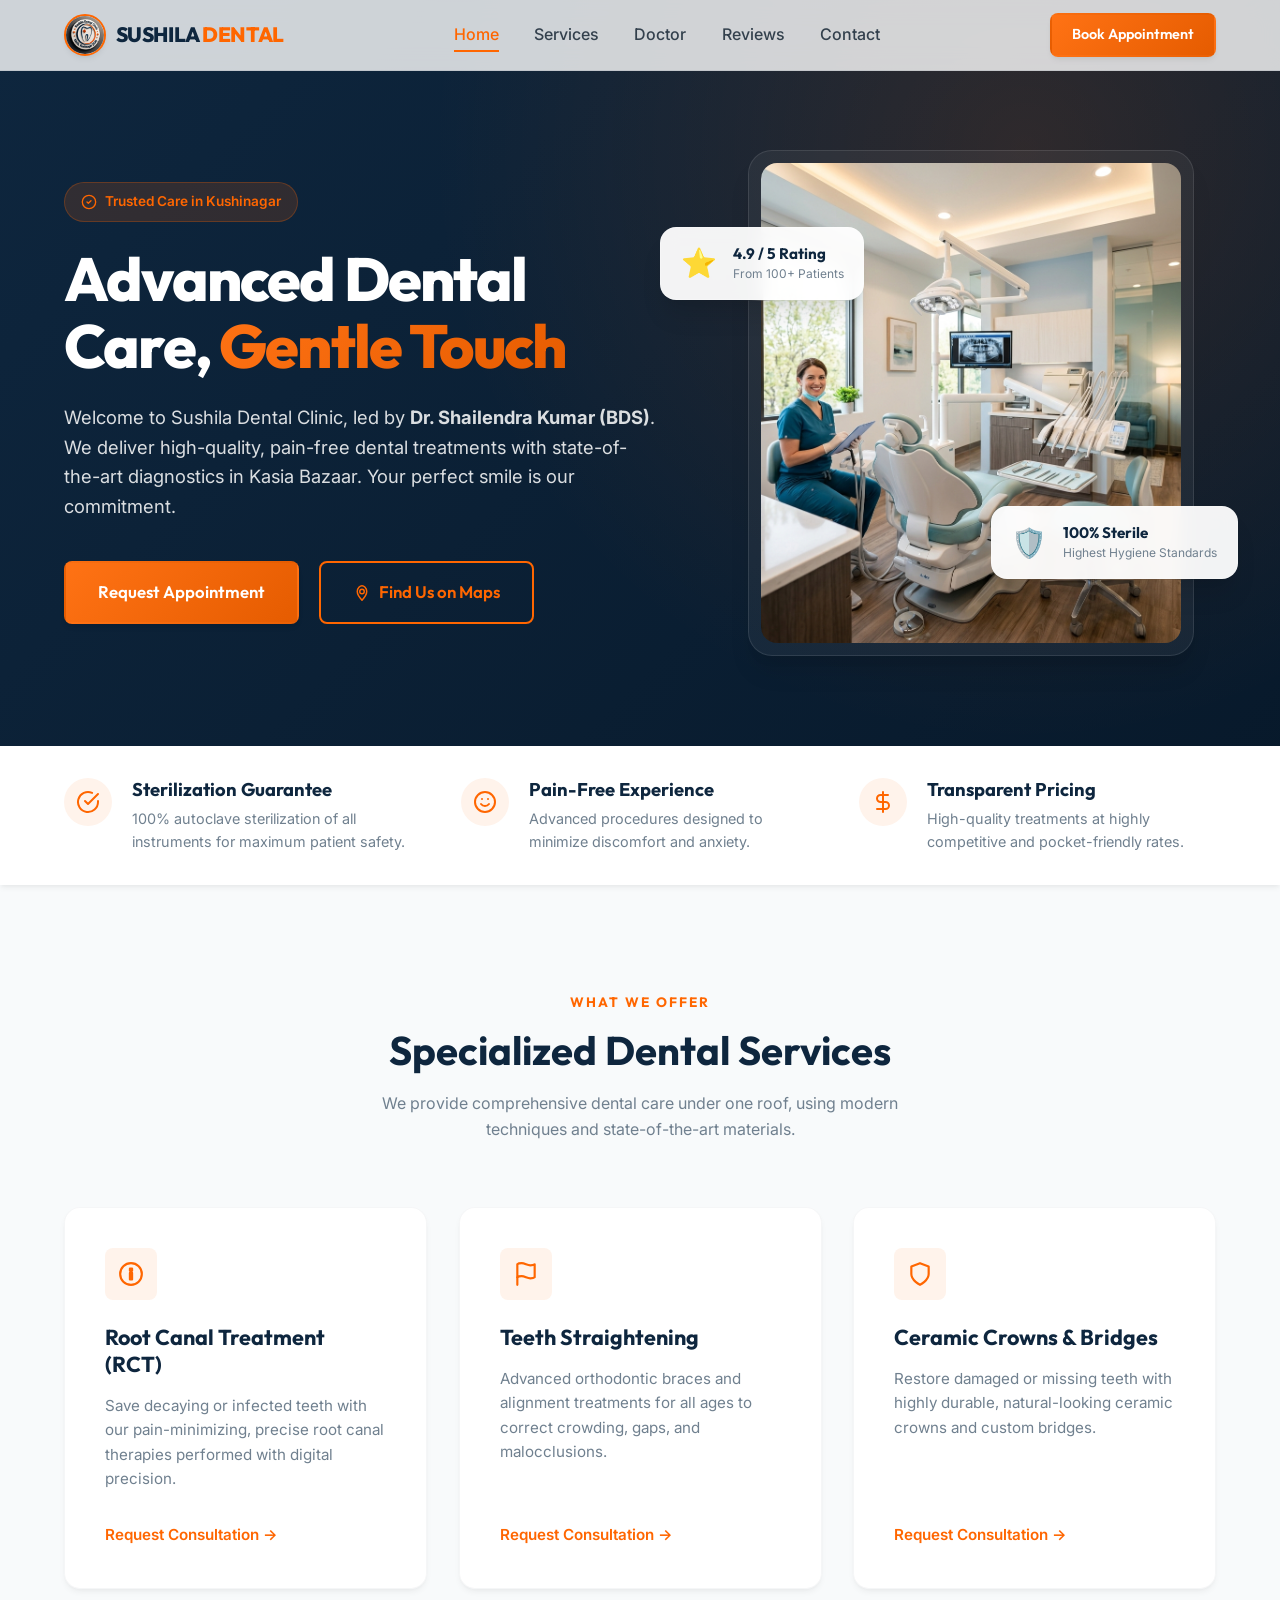
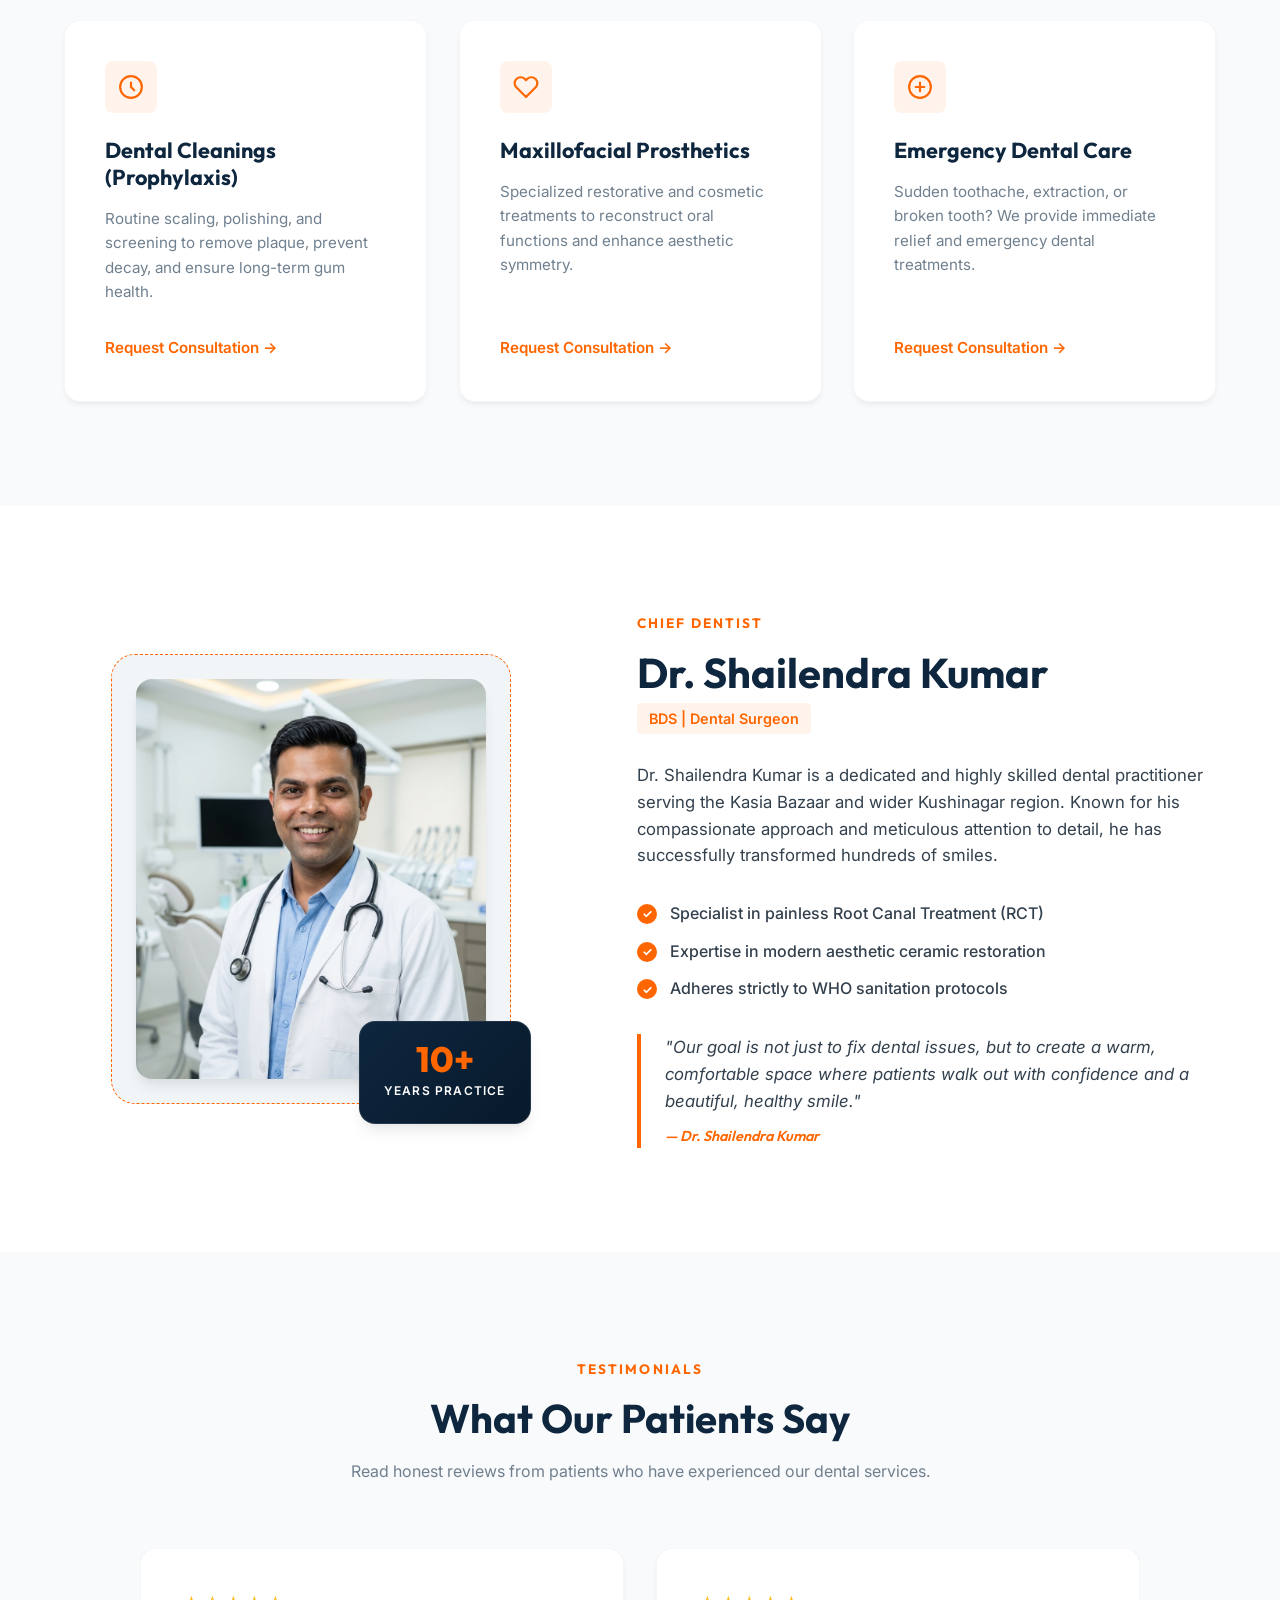
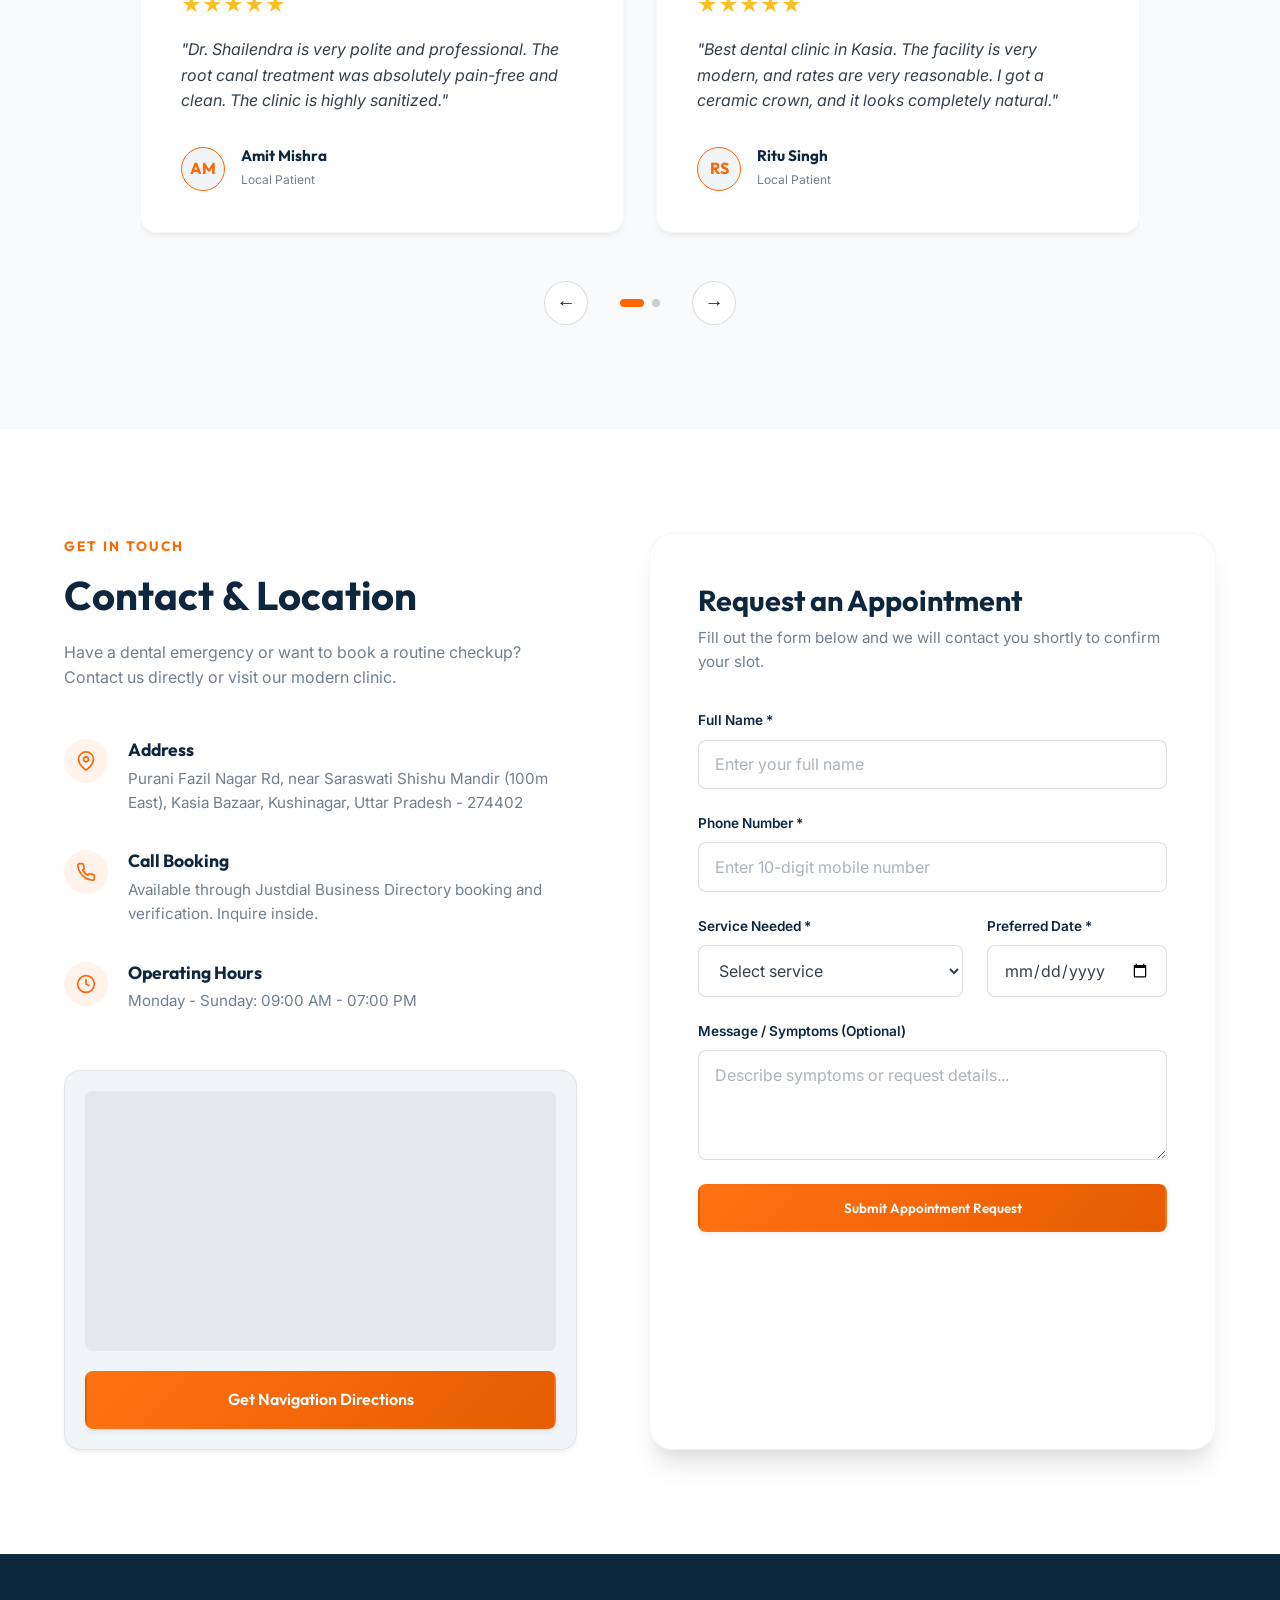
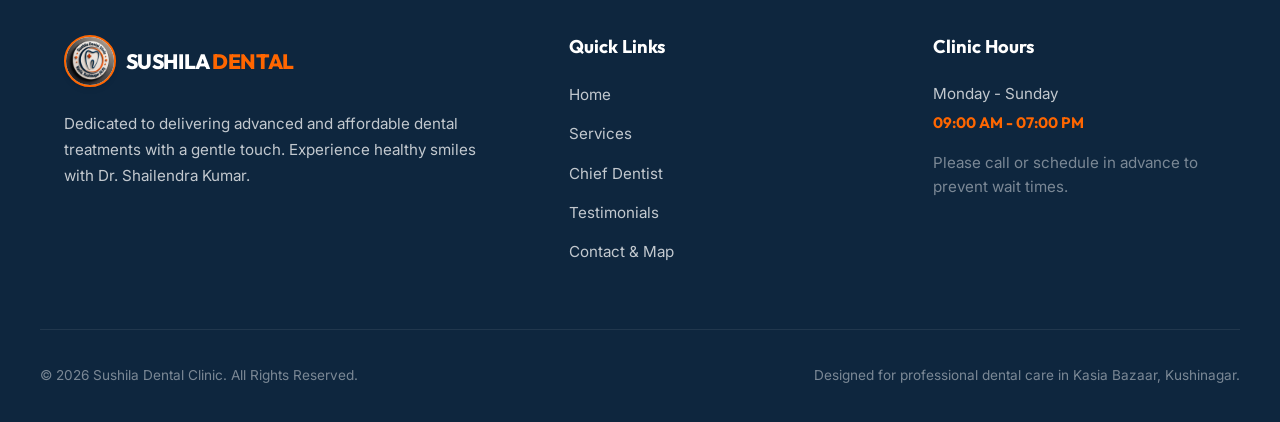
==== index.html @ 2f10ad56 "Add files via upload" ====
<!DOCTYPE html>
<html lang="en">
<head>
    <meta charset="UTF-8">
    <meta name="viewport" content="width=device-width, initial-scale=1.0">
    <meta name="description" content="Sushila Dental Clinic in Kasia, Kushinagar, led by Dr. Shailendra Kumar (BDS). Get advanced, pain-free dental care, RCT, orthodontics, and crowns near Saraswati Shishu Mandir.">
    <meta name="keywords" content="Dental Clinic Kasia, Dentist in Kushinagar, Dr. Shailendra Kumar, Sushila Dental Clinic, Root Canal Treatment Kasia, Orthodontics Kushinagar, BDS Kasia">
    <meta name="author" content="Dr. Shailendra Kumar">
    
    <!-- Open Graph Tags -->
    <meta property="og:title" content="Sushila Dental Clinic | Dr. Shailendra Kumar BDS">
    <meta property="og:description" content="Experience advanced, hygienic, and pain-free dental care in Kasia, Kushinagar. Led by Dr. Shailendra Kumar (BDS). Book your appointment today.">
    <meta property="og:image" content="assets/hero-bg.png">
    <meta property="og:type" content="website">
    
    <title>Sushila Dental Clinic | Dr. Shailendra Kumar BDS | Kasia, Kushinagar</title>
    
    <!-- Google Fonts -->
    <link rel="preconnect" href="https://fonts.googleapis.com">
    <link rel="preconnect" href="https://fonts.gstatic.com" crossorigin>
    <link href="https://fonts.googleapis.com/css2?family=Inter:wght@300;400;500;600;700&family=Outfit:wght@400;500;600;700;800&display=swap" rel="stylesheet">
    
    <!-- Custom CSS -->
    <link rel="stylesheet" href="style.css">
    
    <!-- Local Business Schema -->
    <script type="application/ld+json">
    {
      "@context": "https://schema.org",
      "@type": "Dentist",
      "name": "Sushila Dental Clinic",
      "image": "assets/hero-bg.png",
      "@id": "https://www.google.com/search?q=Sushila+dental+clinic&kgmid=/g/11hbt2httm",
      "url": "https://www.google.com/search?q=Sushila+dental+clinic&kgmid=/g/11hbt2httm",
      "telephone": "+91-9999P5564",
      "address": {
        "@type": "PostalAddress",
        "streetAddress": "Purani Fazil Nagar Rd, near Saraswati Shishu Mandir, Kasia Bazaar",
        "addressLocality": "Kushinagar",
        "addressRegion": "Uttar Pradesh",
        "postalCode": "274402",
        "addressCountry": "IN"
      },
      "geo": {
        "@type": "GeoCoordinates",
        "latitude": "26.7399261",
        "longitude": "83.9264606"
      },
      "openingHoursSpecification": {
        "@type": "OpeningHoursSpecification",
        "dayOfWeek": [
          "Monday",
          "Tuesday",
          "Wednesday",
          "Thursday",
          "Friday",
          "Saturday",
          "Sunday"
        ],
        "opens": "09:00",
        "closes": "19:00"
      },
      "aggregateRating": {
        "@type": "AggregateRating",
        "ratingValue": "4.9",
        "reviewCount": "48"
      }
    }
    </script>
</head>
<body>

    <!-- Header Navigation -->
    <header class="main-header">
        <div class="container nav-container">
            <a href="#" class="logo-area" id="logo">
                <img src="assets/logo.png" alt="Sushila Dental Clinic Logo" class="logo-image">
                <span class="logo-text">SUSHILA <span class="accent-text">DENTAL</span></span>
            </a>
            
            <nav class="nav-menu" id="navMenu">
                <ul>
                    <li><a href="#hero" class="nav-link active">Home</a></li>
                    <li><a href="#services" class="nav-link">Services</a></li>
                    <li><a href="#doctor" class="nav-link">Doctor</a></li>
                    <li><a href="#reviews" class="nav-link">Reviews</a></li>
                    <li><a href="#contact" class="nav-link">Contact</a></li>
                </ul>
            </nav>

            <div class="nav-actions">
                <a href="#contact" class="btn btn-primary btn-sm">Book Appointment</a>
                <button class="hamburger-menu" id="hamburgerBtn" aria-label="Toggle Menu">
                    <span></span>
                    <span></span>
                    <span></span>
                </button>
            </div>
        </div>
    </header>

    <!-- Hero Section -->
    <section id="hero" class="hero-section">
        <div class="hero-bg-overlay"></div>
        <div class="container hero-container">
            <div class="hero-content">
                <div class="tagline-badge">
                    <svg width="16" height="16" viewBox="0 0 24 24" fill="none" stroke="currentColor" stroke-width="2" stroke-linecap="round" stroke-linejoin="round"><path d="M12 22c5.523 0 10-4.477 10-10S17.523 2 12 2 2 6.477 2 12s4.477 10 10 10z"></path><path d="m9 12 2 2 4-4"></path></svg>
                    <span>Trusted Care in Kushinagar</span>
                </div>
                <h1>Advanced Dental Care, <span class="text-gradient">Gentle Touch</span></h1>
                <p>Welcome to Sushila Dental Clinic, led by <strong>Dr. Shailendra Kumar (BDS)</strong>. We deliver high-quality, pain-free dental treatments with state-of-the-art diagnostics in Kasia Bazaar. Your perfect smile is our commitment.</p>
                <div class="hero-actions">
                    <a href="#contact" class="btn btn-primary btn-lg">Request Appointment</a>
                    <a href="https://www.google.com/maps/dir/26.6495109,83.944095/Sushila+dental+clinic,+Purani+Fazil+Nagar+Rd,+near+sarsawati+shishu+mandir,+Kasia+Bazaar,+Kushinagar,+Uttar+Pradesh+274402" target="_blank" rel="noopener" class="btn btn-outline btn-lg">
                        <svg width="18" height="18" viewBox="0 0 24 24" fill="none" stroke="currentColor" stroke-width="2" stroke-linecap="round" stroke-linejoin="round"><circle cx="12" cy="10" r="3"/><path d="M12 21.7c3.6-4 6.3-7.6 6.3-11.7C18.3 5.3 14.5 2.2 12 2.2S5.7 5.3 5.7 10c0 4.1 2.7 7.7 6.3 11.7z"/></svg>
                        Find Us on Maps
                    </a>
                </div>
            </div>
            <div class="hero-media">
                <div class="glass-frame">
                    <img src="assets/hero-bg.png" alt="Sushila Dental Clinic State of the Art Equipment" class="hero-image">
                    <div class="floating-badge badge-reviews">
                        <div class="badge-icon">⭐</div>
                        <div class="badge-info">
                            <h4>4.9 / 5 Rating</h4>
                            <p>From 100+ Patients</p>
                        </div>
                    </div>
                    <div class="floating-badge badge-safety">
                        <div class="badge-icon">🛡️</div>
                        <div class="badge-info">
                            <h4>100% Sterile</h4>
                            <p>Highest Hygiene Standards</p>
                        </div>
                    </div>
                </div>
            </div>
        </div>
    </section>

    <!-- USP Section -->
    <section class="usp-section">
        <div class="container">
            <div class="usp-grid">
                <div class="usp-item">
                    <div class="usp-icon-wrapper">
                        <svg viewBox="0 0 24 24" fill="none" stroke="currentColor" stroke-width="2" stroke-linecap="round" stroke-linejoin="round"><path d="M22 11.08V12a10 10 0 1 1-5.93-9.14"></path><polyline points="22 4 12 14.01 9 11.01"></polyline></svg>
                    </div>
                    <div>
                        <h3>Sterilization Guarantee</h3>
                        <p>100% autoclave sterilization of all instruments for maximum patient safety.</p>
                    </div>
                </div>
                <div class="usp-item">
                    <div class="usp-icon-wrapper">
                        <svg viewBox="0 0 24 24" fill="none" stroke="currentColor" stroke-width="2" stroke-linecap="round" stroke-linejoin="round"><circle cx="12" cy="12" r="10"></circle><path d="M8 14s1.5 2 4 2 4-2 4-2"></path><line x1="9" y1="9" x2="9.01" y2="9"></line><line x1="15" y1="9" x2="15.01" y2="9"></line></svg>
                    </div>
                    <div>
                        <h3>Pain-Free Experience</h3>
                        <p>Advanced procedures designed to minimize discomfort and anxiety.</p>
                    </div>
                </div>
                <div class="usp-item">
                    <div class="usp-item-interactive">
                        <div class="usp-icon-wrapper">
                            <svg viewBox="0 0 24 24" fill="none" stroke="currentColor" stroke-width="2" stroke-linecap="round" stroke-linejoin="round"><path d="M12 2v20M17 5H9.5a3.5 3.5 0 0 0 0 7h5a3.5 3.5 0 0 1 0 7H6"></path></svg>
                        </div>
                        <div>
                            <h3>Transparent Pricing</h3>
                            <p>High-quality treatments at highly competitive and pocket-friendly rates.</p>
                        </div>
                    </div>
                </div>
            </div>
        </div>
    </section>

    <!-- Services Section -->
    <section id="services" class="services-section section-padding">
        <div class="container">
            <div class="section-header text-center">
                <span class="sub-title">WHAT WE OFFER</span>
                <h2>Specialized Dental Services</h2>
                <p>We provide comprehensive dental care under one roof, using modern techniques and state-of-the-art materials.</p>
            </div>
            
            <div class="services-grid">
                <!-- Service 1 -->
                <div class="service-card animate-scroll">
                    <div class="card-icon">
                        <svg viewBox="0 0 24 24" fill="none" stroke="currentColor" stroke-width="2" stroke-linecap="round" stroke-linejoin="round"><path d="M12 2C6.48 2 2 6.48 2 12s4.48 10 10 10 10-4.48 10-10S17.52 2 12 2zm1 15h-2v-6h2v6zm0-8h-2V7h2v2z"/></svg>
                    </div>
                    <h3>Root Canal Treatment (RCT)</h3>
                    <p>Save decaying or infected teeth with our pain-minimizing, precise root canal therapies performed with digital precision.</p>
                    <a href="#contact" class="card-link">Request Consultation →</a>
                </div>

                <!-- Service 2 -->
                <div class="service-card animate-scroll">
                    <div class="card-icon">
                        <svg viewBox="0 0 24 24" fill="none" stroke="currentColor" stroke-width="2" stroke-linecap="round" stroke-linejoin="round"><path d="M4 15s1-1 4-1 5 2 8 2 4-1 4-1V3s-1 1-4 1-5-2-8-2-4 1-4 1z"></path><line x1="4" y1="22" x2="4" y2="15"></line></svg>
                    </div>
                    <h3>Teeth Straightening</h3>
                    <p>Advanced orthodontic braces and alignment treatments for all ages to correct crowding, gaps, and malocclusions.</p>
                    <a href="#contact" class="card-link">Request Consultation →</a>
                </div>

                <!-- Service 3 -->
                <div class="service-card animate-scroll">
                    <div class="card-icon">
                        <svg viewBox="0 0 24 24" fill="none" stroke="currentColor" stroke-width="2" stroke-linecap="round" stroke-linejoin="round"><path d="M12 22s8-4 8-10V5l-8-3-8 3v7c0 6 8 10 8 10z"></path></svg>
                    </div>
                    <h3>Ceramic Crowns & Bridges</h3>
                    <p>Restore damaged or missing teeth with highly durable, natural-looking ceramic crowns and custom bridges.</p>
                    <a href="#contact" class="card-link">Request Consultation →</a>
                </div>

                <!-- Service 4 -->
                <div class="service-card animate-scroll">
                    <div class="card-icon">
                        <svg viewBox="0 0 24 24" fill="none" stroke="currentColor" stroke-width="2" stroke-linecap="round" stroke-linejoin="round"><circle cx="12" cy="12" r="10"></circle><path d="M12 8v4l3 3"></path></svg>
                    </div>
                    <h3>Dental Cleanings (Prophylaxis)</h3>
                    <p>Routine scaling, polishing, and screening to remove plaque, prevent decay, and ensure long-term gum health.</p>
                    <a href="#contact" class="card-link">Request Consultation →</a>
                </div>

                <!-- Service 5 -->
                <div class="service-card animate-scroll">
                    <div class="card-icon">
                        <svg viewBox="0 0 24 24" fill="none" stroke="currentColor" stroke-width="2" stroke-linecap="round" stroke-linejoin="round"><path d="M20.84 4.61a5.5 5.5 0 0 0-7.78 0L12 5.67l-1.06-1.06a5.5 5.5 0 0 0-7.78 7.78l1.06 1.06L12 21.23l7.78-7.78 1.06-1.06a5.5 5.5 0 0 0 0-7.78z"></path></svg>
                    </div>
                    <h3>Maxillofacial Prosthetics</h3>
                    <p>Specialized restorative and cosmetic treatments to reconstruct oral functions and enhance aesthetic symmetry.</p>
                    <a href="#contact" class="card-link">Request Consultation →</a>
                </div>

                <!-- Service 6 -->
                <div class="service-card animate-scroll">
                    <div class="card-icon">
                        <svg viewBox="0 0 24 24" fill="none" stroke="currentColor" stroke-width="2" stroke-linecap="round" stroke-linejoin="round"><path d="M12 22c5.523 0 10-4.477 10-10S17.523 2 12 2 2 6.477 2 12s4.477 10 10 10z"></path><path d="M12 8v8"></path><path d="M8 12h8"></path></svg>
                    </div>
                    <h3>Emergency Dental Care</h3>
                    <p>Sudden toothache, extraction, or broken tooth? We provide immediate relief and emergency dental treatments.</p>
                    <a href="#contact" class="card-link">Request Consultation →</a>
                </div>
            </div>
        </div>
    </section>

    <!-- Meet the Doctor Section -->
    <section id="doctor" class="doctor-section section-padding">
        <div class="container doctor-grid">
            <div class="doctor-media animate-scroll">
                <div class="doctor-image-container">
                    <div class="doctor-avatar">
                        <img src="assets/doctor.png" alt="Dr. Shailendra Kumar" class="doctor-photo">
                    </div>
                    <div class="experience-badge">
                        <span class="exp-num">10+</span>
                        <span class="exp-text">Years Practice</span>
                    </div>
                </div>
            </div>
            
            <div class="doctor-info animate-scroll">
                <span class="sub-title">CHIEF DENTIST</span>
                <h2>Dr. Shailendra Kumar</h2>
                <span class="credential-tag">BDS | Dental Surgeon</span>
                <p class="doctor-desc">Dr. Shailendra Kumar is a dedicated and highly skilled dental practitioner serving the Kasia Bazaar and wider Kushinagar region. Known for his compassionate approach and meticulous attention to detail, he has successfully transformed hundreds of smiles.</p>
                
                <div class="doctor-bullets">
                    <div class="bullet-item">
                        <div class="bullet-check">✓</div>
                        <p>Specialist in painless Root Canal Treatment (RCT)</p>
                    </div>
                    <div class="bullet-item">
                        <div class="bullet-check">✓</div>
                        <p>Expertise in modern aesthetic ceramic restoration</p>
                    </div>
                    <div class="bullet-item">
                        <div class="bullet-check">✓</div>
                        <p>Adheres strictly to WHO sanitation protocols</p>
                    </div>
                </div>
                
                <div class="doctor-quote">
                    <blockquote>
                        "Our goal is not just to fix dental issues, but to create a warm, comfortable space where patients walk out with confidence and a beautiful, healthy smile."
                    </blockquote>
                    <cite>— Dr. Shailendra Kumar</cite>
                </div>
            </div>
        </div>
    </section>

    <!-- Reviews Section -->
    <section id="reviews" class="reviews-section section-padding">
        <div class="container">
            <div class="section-header text-center">
                <span class="sub-title">TESTIMONIALS</span>
                <h2>What Our Patients Say</h2>
                <p>Read honest reviews from patients who have experienced our dental services.</p>
            </div>
            
            <div class="slider-wrapper">
                <div class="reviews-slider" id="reviewsSlider">
                    <!-- Review 1 -->
                    <div class="review-card">
                        <div class="review-stars">★★★★★</div>
                        <p class="review-text">"Dr. Shailendra is very polite and professional. The root canal treatment was absolutely pain-free and clean. The clinic is highly sanitized."</p>
                        <div class="review-author">
                            <div class="author-initials">AM</div>
                            <div>
                                <h4>Amit Mishra</h4>
                                <span class="patient-tag">Local Patient</span>
                            </div>
                        </div>
                    </div>
                    
                    <!-- Review 2 -->
                    <div class="review-card">
                        <div class="review-stars">★★★★★</div>
                        <p class="review-text">"Best dental clinic in Kasia. The facility is very modern, and rates are very reasonable. I got a ceramic crown, and it looks completely natural."</p>
                        <div class="review-author">
                            <div class="author-initials">RS</div>
                            <div>
                                <h4>Ritu Singh</h4>
                                <span class="patient-tag">Local Patient</span>
                            </div>
                        </div>
                    </div>

                    <!-- Review 3 -->
                    <div class="review-card">
                        <div class="review-stars">★★★★★</div>
                        <p class="review-text">"Highly recommended! Dr. Shailendra explained the bridge procedure clearly and completed the surgery safely. The staff is polite."</p>
                        <div class="review-author">
                            <div class="author-initials">VK</div>
                            <div>
                                <h4>Vikram Kushwaha</h4>
                                <span class="patient-tag">Local Patient</span>
                            </div>
                        </div>
                    </div>

                    <!-- Review 4 -->
                    <div class="review-card">
                        <div class="review-stars">★★★★★</div>
                        <p class="review-text">"Dr. Shailendra Kumar is very patient and explains the tooth problem very well. The clinic hygiene standard is excellent."</p>
                        <div class="review-author">
                            <div class="author-initials">SK</div>
                            <div>
                                <h4>Sanjay K.</h4>
                                <span class="patient-tag">Local Patient</span>
                            </div>
                        </div>
                    </div>
                </div>
                
                <div class="slider-controls">
                    <button class="slider-btn prev-btn" id="prevBtn" aria-label="Previous Review">←</button>
                    <div class="slider-dots" id="sliderDots"></div>
                    <button class="slider-btn next-btn" id="nextBtn" aria-label="Next Review">→</button>
                </div>
            </div>
        </div>
    </section>

    <!-- Booking & Contact Section -->
    <section id="contact" class="contact-section section-padding">
        <div class="container contact-grid">
            <!-- Contact Details -->
            <div class="contact-details animate-scroll">
                <span class="sub-title">GET IN TOUCH</span>
                <h2>Contact & Location</h2>
                <p>Have a dental emergency or want to book a routine checkup? Contact us directly or visit our modern clinic.</p>
                
                <div class="contact-items">
                    <div class="contact-item">
                        <div class="contact-icon">
                            <svg viewBox="0 0 24 24" fill="none" stroke="currentColor" stroke-width="2"><path d="M21 10c0 7-9 13-9 13s-9-6-9-13a9 9 0 0 1 18 0z"></path><circle cx="12" cy="10" r="3"></circle></svg>
                        </div>
                        <div>
                            <h4>Address</h4>
                            <p>Purani Fazil Nagar Rd, near Saraswati Shishu Mandir (100m East), Kasia Bazaar, Kushinagar, Uttar Pradesh - 274402</p>
                        </div>
                    </div>

                    <div class="contact-item">
                        <div class="contact-icon">
                            <svg viewBox="0 0 24 24" fill="none" stroke="currentColor" stroke-width="2"><path d="M22 16.92v3a2 2 0 0 1-2.18 2 19.79 19.79 0 0 1-8.63-3.07 19.5 19.5 0 0 1-6-6 19.79 19.79 0 0 1-3.07-8.67A2 2 0 0 1 4.11 2h3a2 2 0 0 1 2 1.72 12.84 12.84 0 0 0 .7 2.81 2 2 0 0 1-.45 2.11L8.09 9.91a16 16 0 0 0 6 6l1.27-1.27a2 2 0 0 1 2.11-.45 12.84 12.84 0 0 0 2.81.7A2 2 0 0 1 22 16.92z"></path></svg>
                        </div>
                        <div>
                            <h4>Call Booking</h4>
                            <p>Available through Justdial Business Directory booking and verification. Inquire inside.</p>
                        </div>
                    </div>

                    <div class="contact-item">
                        <div class="contact-icon">
                            <svg viewBox="0 0 24 24" fill="none" stroke="currentColor" stroke-width="2"><circle cx="12" cy="12" r="10"></circle><polyline points="12 6 12 12 16 14"></polyline></svg>
                        </div>
                        <div>
                            <h4>Operating Hours</h4>
                            <p>Monday - Sunday: 09:00 AM - 07:00 PM</p>
                        </div>
                    </div>
                </div>
                
                <div class="map-card-container">
                    <iframe 
                        src="https://maps.google.com/maps?q=Sushila%20dental%20clinic%20Kasia%20Kushinagar&t=&z=16&ie=UTF8&iwloc=&output=embed" 
                        class="map-iframe" 
                        allowfullscreen="" 
                        loading="lazy" 
                        referrerpolicy="no-referrer-when-downgrade">
                    </iframe>
                    <a href="https://www.google.com/maps/dir/26.6495109,83.944095/Sushila+dental+clinic,+Purani+Fazil+Nagar+Rd,+near+sarsawati+shishu+mandir,+Kasia+Bazaar,+Kushinagar,+Uttar+Pradesh+274402" target="_blank" rel="noopener" class="btn btn-primary btn-block map-btn">
                        Get Navigation Directions
                    </a>
                </div>
            </div>

            <!-- Booking Form -->
            <div class="booking-form-wrapper animate-scroll">
                <div class="form-container">
                    <h3>Request an Appointment</h3>
                    <p>Fill out the form below and we will contact you shortly to confirm your slot.</p>
                    
                    <form id="appointmentForm" novalidate>
                        <div class="form-group">
                            <label for="fullName">Full Name *</label>
                            <input type="text" id="fullName" name="fullName" placeholder="Enter your full name" required>
                            <span class="error-msg" id="nameError">Name is required</span>
                        </div>
                        
                        <div class="form-group">
                            <label for="phoneNumber">Phone Number *</label>
                            <input type="tel" id="phoneNumber" name="phoneNumber" placeholder="Enter 10-digit mobile number" required>
                            <span class="error-msg" id="phoneError">Valid 10-digit phone number is required</span>
                        </div>

                        <div class="form-row">
                            <div class="form-group">
                                <label for="dentalService">Service Needed *</label>
                                <select id="dentalService" name="dentalService" required>
                                    <option value="" disabled selected>Select service</option>
                                    <option value="rct">Root Canal Treatment (RCT)</option>
                                    <option value="braces">Teeth Straightening (Braces)</option>
                                    <option value="crown">Ceramic Crown / Bridge</option>
                                    <option value="cleaning">Cleaning / Polishing</option>
                                    <option value="prosthetic">Cosmetic/Maxillofacial</option>
                                    <option value="other">General Checkup / Other</option>
                                </select>
                                <span class="error-msg" id="serviceError">Please select a service</span>
                            </div>
                            
                            <div class="form-group">
                                <label for="preferredDate">Preferred Date *</label>
                                <input type="date" id="preferredDate" name="preferredDate" required>
                                <span class="error-msg" id="dateError">Please select a valid future date</span>
                            </div>
                        </div>
                        
                        <div class="form-group">
                            <label for="message">Message / Symptoms (Optional)</label>
                            <textarea id="message" name="message" rows="4" placeholder="Describe symptoms or request details..."></textarea>
                        </div>
                        
                        <button type="submit" class="btn btn-primary btn-block" id="submitBtn">
                            Submit Appointment Request
                        </button>
                    </form>
                </div>
            </div>
        </div>
    </section>

    <!-- Success Modal -->
    <div class="modal-overlay" id="successModal">
        <div class="modal-card">
            <div class="modal-icon">✓</div>
            <h3>Request Submitted Successfully!</h3>
            <p>Thank you. We have received your appointment request. Dr. Shailendra Kumar's clinic representative will contact you shortly to confirm your booking.</p>
            <button class="btn btn-primary" id="closeModalBtn">Close Window</button>
        </div>
    </div>

    <!-- Footer -->
    <footer class="main-footer">
        <div class="container footer-grid">
            <div class="footer-brand">
                <a href="#" class="logo-area">
                    <img src="assets/logo.png" alt="Sushila Dental Clinic Logo" class="logo-image-footer">
                    <span class="logo-text">SUSHILA <span class="accent-text">DENTAL</span></span>
                </a>
                <p>Dedicated to delivering advanced and affordable dental treatments with a gentle touch. Experience healthy smiles with Dr. Shailendra Kumar.</p>
            </div>
            
            <div class="footer-links">
                <h4>Quick Links</h4>
                <ul>
                    <li><a href="#hero">Home</a></li>
                    <li><a href="#services">Services</a></li>
                    <li><a href="#doctor">Chief Dentist</a></li>
                    <li><a href="#reviews">Testimonials</a></li>
                    <li><a href="#contact">Contact & Map</a></li>
                </ul>
            </div>

            <div class="footer-timings">
                <h4>Clinic Hours</h4>
                <p>Monday - Sunday</p>
                <p class="timing-highlight">09:00 AM - 07:00 PM</p>
                <p class="sub-note">Please call or schedule in advance to prevent wait times.</p>
            </div>
        </div>
        
        <div class="container footer-bottom">
            <p>&copy; 2026 Sushila Dental Clinic. All Rights Reserved.</p>
            <p>Designed for professional dental care in Kasia Bazaar, Kushinagar.</p>
        </div>
    </footer>

    <!-- Custom Script -->
    <script src="main.js"></script>
</body>
</html>
---- style.css ----
/* ==========================================================================
   DESIGN SYSTEM & VARIABLES
   ========================================================================== */
:root {
    --primary-dark: hsl(210, 63%, 15%);      /* Deep Indigo-Teal */
    --primary-light: hsl(210, 25%, 96%);
    --accent-orange: hsl(24, 100%, 50%);        /* Fresh Medical Mint */
    --accent-hover: hsl(24, 100%, 43%);
    --accent-light: hsl(24, 100%, 96%);
    --text-main: hsl(210, 20%, 25%);
    --text-muted: hsl(210, 12%, 50%);
    --bg-white: hsl(0, 0%, 100%);
    --bg-body: hsl(210, 30%, 98%);
    --bg-gradient: linear-gradient(135deg, var(--primary-dark) 0%, hsl(210, 70%, 10%) 100%);
    --orange-gradient: linear-gradient(135deg, hsl(24, 100%, 54%) 0%, hsl(24, 100%, 45%) 100%);
    
    /* Fonts */
    --font-heading: 'Outfit', sans-serif;
    --font-body: 'Inter', sans-serif;
    
    /* Layout & Shadows */
    --container-width: 1200px;
    --border-radius-sm: 8px;
    --border-radius-md: 16px;
    --border-radius-lg: 24px;
    --shadow-sm: 0 4px 6px -1px rgba(0, 0, 0, 0.05), 0 2px 4px -1px rgba(0, 0, 0, 0.03);
    --shadow-md: 0 10px 15px -3px rgba(0, 0, 0, 0.08), 0 4px 6px -2px rgba(0, 0, 0, 0.04);
    --shadow-lg: 0 20px 25px -5px rgba(0, 0, 0, 0.1), 0 10px 10px -5px rgba(0, 0, 0, 0.04);
    --shadow-glow: 0 0 20px rgba(255, 102, 0, 0.25);
    
    /* Transitions */
    --transition-fast: 0.2s cubic-bezier(0.4, 0, 0.2, 1);
    --transition-normal: 0.3s cubic-bezier(0.4, 0, 0.2, 1);
    --transition-slow: 0.5s cubic-bezier(0.4, 0, 0.2, 1);
}

/* ==========================================================================
   BASE & RESET STYLES
   ========================================================================== */
*, *::before, *::after {
    box-sizing: border-box;
    margin: 0;
    padding: 0;
}

html {
    scroll-behavior: smooth;
    font-size: 16px;
    -webkit-font-smoothing: antialiased;
}

body {
    font-family: var(--font-body);
    font-size: 1rem;
    line-height: 1.6;
    color: var(--text-main);
    background-color: var(--bg-body);
    overflow-x: hidden;
}

h1, h2, h3, h4, h5, h6 {
    font-family: var(--font-heading);
    font-weight: 700;
    line-height: 1.25;
    color: var(--primary-dark);
}

a {
    color: inherit;
    text-decoration: none;
    transition: var(--transition-fast);
}

ul {
    list-style: none;
}

img {
    max-width: 100%;
    height: auto;
    display: block;
}

select, input, textarea {
    font-family: inherit;
    font-size: inherit;
}

/* ==========================================================================
   REUSABLE UTILITIES
   ========================================================================== */
.container {
    width: 100%;
    max-width: var(--container-width);
    margin: 0 auto;
    padding: 0 1.5rem;
}

.section-padding {
    padding: 6.5rem 0;
}

.text-center {
    text-align: center;
}

.text-gradient {
    background: var(--orange-gradient);
    -webkit-background-clip: text;
    -webkit-text-fill-color: transparent;
    background-clip: text;
}

.accent-text {
    color: var(--accent-orange);
}

.sub-title {
    display: inline-block;
    font-family: var(--font-heading);
    font-size: 0.85rem;
    font-weight: 700;
    letter-spacing: 0.15em;
    color: var(--accent-orange);
    margin-bottom: 0.75rem;
    text-transform: uppercase;
}

.section-header {
    max-width: 600px;
    margin: 0 auto 4rem auto;
}

.section-header h2 {
    font-size: 2.5rem;
    margin-bottom: 1rem;
}

.section-header p {
    color: var(--text-muted);
}

/* Buttons */
.btn {
    display: inline-flex;
    align-items: center;
    justify-content: center;
    gap: 0.5rem;
    font-family: var(--font-heading);
    font-weight: 600;
    border-radius: var(--border-radius-sm);
    transition: var(--transition-normal);
    cursor: pointer;
    border: 2px solid transparent;
}

.btn-primary {
    background: var(--orange-gradient);
    color: var(--bg-white);
    box-shadow: var(--shadow-sm);
}

.btn-primary:hover {
    transform: translateY(-2px);
    box-shadow: var(--shadow-glow);
    filter: brightness(1.05);
}

.btn-outline {
    background: transparent;
    border-color: var(--accent-orange);
    color: var(--accent-orange);
}

.btn-outline:hover {
    background: var(--accent-light);
    transform: translateY(-2px);
}

.btn-lg {
    padding: 1rem 2rem;
    font-size: 1.05rem;
}

.btn-sm {
    padding: 0.5rem 1.25rem;
    font-size: 0.9rem;
}

.btn-block {
    display: flex;
    width: 100%;
    padding: 0.9rem;
}

/* ==========================================================================
   HEADER NAVIGATION
   ========================================================================== */
.main-header {
    position: fixed;
    top: 0;
    left: 0;
    width: 100%;
    z-index: 1000;
    background: rgba(255, 255, 255, 0.8);
    backdrop-filter: blur(12px);
    -webkit-backdrop-filter: blur(12px);
    border-bottom: 1px solid rgba(14, 38, 62, 0.08);
    transition: var(--transition-normal);
}

.main-header.scrolled {
    padding: 0.5rem 0;
    background: var(--bg-white);
    box-shadow: var(--shadow-sm);
}

.nav-container {
    display: flex;
    align-items: center;
    justify-content: space-between;
    height: 70px;
    transition: var(--transition-normal);
}

.logo-area {
    display: flex;
    align-items: center;
    gap: 0.6rem;
}

.logo-icon {
    width: 32px;
    height: 32px;
    color: var(--accent-orange);
}

.logo-text {
    font-family: var(--font-heading);
    font-size: 1.3rem;
    font-weight: 800;
    letter-spacing: -0.02em;
    color: var(--primary-dark);
}

.nav-menu ul {
    display: flex;
    gap: 2.2rem;
}

.nav-link {
    font-weight: 500;
    color: var(--text-main);
    position: relative;
    padding: 0.5rem 0;
}

.nav-link::after {
    content: '';
    position: absolute;
    bottom: 0;
    left: 0;
    width: 0;
    height: 2px;
    background-color: var(--accent-orange);
    transition: var(--transition-normal);
}

.nav-link:hover, .nav-link.active {
    color: var(--accent-orange);
}

.nav-link:hover::after, .nav-link.active::after {
    width: 100%;
}

.nav-actions {
    display: flex;
    align-items: center;
    gap: 1rem;
}

.hamburger-menu {
    display: none;
    flex-direction: column;
    gap: 5px;
    background: transparent;
    border: none;
    cursor: pointer;
    padding: 0.5rem;
}

.hamburger-menu span {
    display: block;
    width: 25px;
    height: 2px;
    background-color: var(--primary-dark);
    transition: var(--transition-normal);
}

/* ==========================================================================
   HERO SECTION
   ========================================================================== */
.hero-section {
    position: relative;
    padding-top: 150px;
    padding-bottom: 90px;
    background: var(--bg-gradient);
    color: var(--bg-white);
    overflow: hidden;
}

.hero-bg-overlay {
    position: absolute;
    top: 0;
    left: 0;
    width: 100%;
    height: 100%;
    background-image: radial-gradient(circle at 80% 20%, rgba(255, 102, 0, 0.15) 0%, transparent 50%);
    pointer-events: none;
}

.hero-container {
    display: grid;
    grid-template-columns: 1.1fr 0.9fr;
    gap: 4rem;
    align-items: center;
    position: relative;
    z-index: 2;
}

.hero-content h1 {
    font-size: 3.8rem;
    line-height: 1.1;
    font-weight: 800;
    color: var(--bg-white);
    margin-bottom: 1.5rem;
    letter-spacing: -0.03em;
}

.hero-content p {
    font-size: 1.15rem;
    color: rgba(255, 255, 255, 0.85);
    margin-bottom: 2.5rem;
}

.tagline-badge {
    display: inline-flex;
    align-items: center;
    gap: 0.5rem;
    background: rgba(255, 102, 0, 0.15);
    color: var(--accent-orange);
    padding: 0.5rem 1rem;
    border-radius: 50px;
    font-size: 0.85rem;
    font-weight: 600;
    margin-bottom: 1.5rem;
    border: 1px solid rgba(255, 102, 0, 0.25);
}

.hero-actions {
    display: flex;
    gap: 1.25rem;
}

.hero-media {
    display: flex;
    justify-content: center;
    position: relative;
}

.glass-frame {
    position: relative;
    border-radius: var(--border-radius-lg);
    overflow: visible;
    padding: 12px;
    background: rgba(255, 255, 255, 0.05);
    border: 1px solid rgba(255, 255, 255, 0.1);
    box-shadow: var(--shadow-lg);
}

.hero-image {
    width: 420px;
    height: 480px;
    object-fit: cover;
    border-radius: var(--border-radius-md);
}

/* Floating Badges */
.floating-badge {
    position: absolute;
    display: flex;
    align-items: center;
    gap: 1rem;
    background: rgba(255, 255, 255, 0.95);
    backdrop-filter: blur(8px);
    border: 1px solid rgba(255, 255, 255, 0.2);
    border-radius: var(--border-radius-md);
    padding: 0.8rem 1.2rem;
    color: var(--primary-dark);
    box-shadow: var(--shadow-lg);
    animation: float 4s ease-in-out infinite;
}

.badge-reviews {
    top: 15%;
    left: -20%;
    animation-delay: 0s;
}

.badge-safety {
    bottom: 15%;
    right: -10%;
    animation-delay: 2s;
}

.badge-icon {
    font-size: 1.8rem;
}

.badge-info h4 {
    font-size: 0.95rem;
    margin-bottom: 0.1rem;
}

.badge-info p {
    font-size: 0.75rem;
    color: var(--text-muted);
}

@keyframes float {
    0%, 100% {
        transform: translateY(0);
    }
    50% {
        transform: translateY(-10px);
    }
}

/* ==========================================================================
   USP SECTION
   ========================================================================== */
.usp-section {
    background: var(--bg-white);
    padding: 2rem 0;
    box-shadow: var(--shadow-sm);
    position: relative;
    z-index: 10;
}

.usp-grid {
    display: grid;
    grid-template-columns: repeat(3, 1fr);
    gap: 2.5rem;
}

.usp-item {
    display: flex;
    align-items: flex-start;
    gap: 1.25rem;
}

.usp-item-interactive {
    display: flex;
    align-items: flex-start;
    gap: 1.25rem;
    transition: var(--transition-normal);
}

.usp-item-interactive:hover {
    transform: scale(1.02);
}

.usp-icon-wrapper {
    flex-shrink: 0;
    width: 48px;
    height: 48px;
    border-radius: 50%;
    background-color: var(--accent-light);
    color: var(--accent-orange);
    display: flex;
    align-items: center;
    justify-content: center;
}

.usp-icon-wrapper svg {
    width: 24px;
    height: 24px;
}

.usp-item h3, .usp-item-interactive h3 {
    font-size: 1.15rem;
    margin-bottom: 0.35rem;
}

.usp-item p, .usp-item-interactive p {
    font-size: 0.9rem;
    color: var(--text-muted);
}

/* ==========================================================================
   SERVICES GRID SECTION
   ========================================================================== */
.services-section {
    background-color: var(--bg-body);
}

.services-grid {
    display: grid;
    grid-template-columns: repeat(3, 1fr);
    gap: 2rem;
}

.service-card {
    background-color: var(--bg-white);
    border-radius: var(--border-radius-md);
    padding: 2.5rem;
    box-shadow: var(--shadow-sm);
    border: 1px solid rgba(14, 38, 62, 0.04);
    transition: var(--transition-normal);
    display: flex;
    flex-direction: column;
    height: 100%;
}

.service-card:hover {
    transform: translateY(-8px);
    box-shadow: var(--shadow-md), var(--shadow-glow);
    border-color: rgba(255, 102, 0, 0.3);
}

.card-icon {
    width: 52px;
    height: 52px;
    border-radius: var(--border-radius-sm);
    background-color: var(--accent-light);
    color: var(--accent-orange);
    display: flex;
    align-items: center;
    justify-content: center;
    margin-bottom: 1.5rem;
    transition: var(--transition-normal);
}

.service-card:hover .card-icon {
    background: var(--orange-gradient);
    color: var(--bg-white);
}

.card-icon svg {
    width: 26px;
    height: 26px;
}

.service-card h3 {
    font-size: 1.35rem;
    margin-bottom: 1rem;
}

.service-card p {
    color: var(--text-muted);
    font-size: 0.95rem;
    margin-bottom: 2rem;
    flex-grow: 1;
}

.card-link {
    font-size: 0.95rem;
    font-weight: 600;
    color: var(--accent-orange);
    display: inline-block;
    transition: var(--transition-fast);
}

.service-card:hover .card-link {
    color: var(--accent-hover);
    transform: translateX(4px);
}

/* ==========================================================================
   MEET THE DOCTOR SECTION
   ========================================================================== */
.doctor-section {
    background-color: var(--bg-white);
}

.doctor-grid {
    display: grid;
    grid-template-columns: 0.92fr 1.08fr;
    gap: 5rem;
    align-items: center;
}

.doctor-media {
    display: flex;
    justify-content: center;
}

.doctor-image-container {
    position: relative;
    width: 100%;
    max-width: 400px;
}

.doctor-avatar {
    border-radius: var(--border-radius-lg);
    background: var(--primary-light);
    padding: 1.5rem;
    border: 1.5px dashed var(--accent-orange);
}

.doctor-photo {
    width: 100%;
    height: 400px;
    object-fit: cover;
    border-radius: var(--border-radius-md);
    box-shadow: var(--shadow-md);
    transition: var(--transition-normal);
}

.doctor-photo:hover {
    transform: translateY(-4px);
    box-shadow: var(--shadow-lg), var(--shadow-glow);
}

.experience-badge {
    position: absolute;
    bottom: -20px;
    right: -20px;
    background: var(--bg-gradient);
    color: var(--bg-white);
    padding: 1.25rem 1.5rem;
    border-radius: var(--border-radius-md);
    text-align: center;
    box-shadow: var(--shadow-md);
    border: 1px solid rgba(255, 255, 255, 0.1);
}

.experience-badge .exp-num {
    display: block;
    font-size: 2.2rem;
    font-weight: 800;
    font-family: var(--font-heading);
    line-height: 1;
    color: var(--accent-orange);
}

.experience-badge .exp-text {
    font-size: 0.75rem;
    text-transform: uppercase;
    letter-spacing: 0.1em;
    font-weight: 600;
}

.doctor-info h2 {
    font-size: 2.6rem;
    margin-bottom: 0.25rem;
}

.credential-tag {
    display: inline-block;
    background-color: var(--accent-light);
    color: var(--accent-orange);
    padding: 0.25rem 0.75rem;
    border-radius: 4px;
    font-weight: 600;
    font-size: 0.9rem;
    margin-bottom: 1.75rem;
}

.doctor-desc {
    font-size: 1.05rem;
    margin-bottom: 2rem;
}

.doctor-bullets {
    display: flex;
    flex-direction: column;
    gap: 0.75rem;
    margin-bottom: 2rem;
}

.bullet-item {
    display: flex;
    align-items: center;
    gap: 0.8rem;
}

.bullet-check {
    width: 20px;
    height: 20px;
    border-radius: 50%;
    background-color: var(--accent-orange);
    color: var(--bg-white);
    display: flex;
    align-items: center;
    justify-content: center;
    font-size: 0.75rem;
    font-weight: bold;
    flex-shrink: 0;
}

.bullet-item p {
    font-weight: 500;
}

.doctor-quote {
    border-left: 4px solid var(--accent-orange);
    padding-left: 1.5rem;
    margin-top: 2rem;
}

.doctor-quote blockquote {
    font-style: italic;
    font-size: 1.05rem;
    color: var(--text-main);
    margin-bottom: 0.5rem;
}

.doctor-quote cite {
    font-family: var(--font-heading);
    font-weight: 600;
    font-size: 0.9rem;
    color: var(--accent-orange);
}

/* ==========================================================================
   REVIEWS & TESTIMONIALS SLIDER
   ========================================================================== */
.reviews-section {
    background-color: var(--bg-body);
}

.slider-wrapper {
    position: relative;
    max-width: 1000px;
    margin: 0 auto;
    overflow: hidden;
}

.reviews-slider {
    display: flex;
    gap: 2rem;
    transition: transform var(--transition-slow);
    will-change: transform;
}

.review-card {
    min-width: calc(50% - 1rem); /* 2 items on screen */
    background: var(--bg-white);
    padding: 2.5rem;
    border-radius: var(--border-radius-md);
    box-shadow: var(--shadow-sm);
    border: 1px solid rgba(14, 38, 62, 0.04);
}

.review-stars {
    color: #fbbf24;
    font-size: 1.25rem;
    margin-bottom: 1rem;
}

.review-text {
    font-style: italic;
    font-size: 1rem;
    color: var(--text-main);
    margin-bottom: 2rem;
}

.review-author {
    display: flex;
    align-items: center;
    gap: 1rem;
}

.author-initials {
    width: 44px;
    height: 44px;
    border-radius: 50%;
    background-color: var(--primary-light);
    color: var(--accent-orange);
    display: flex;
    align-items: center;
    justify-content: center;
    font-weight: 700;
    font-family: var(--font-heading);
    border: 1.5px solid var(--accent-orange);
}

.review-author h4 {
    font-size: 0.95rem;
    margin-bottom: 0.1rem;
}

.patient-tag {
    font-size: 0.75rem;
    color: var(--text-muted);
}

.slider-controls {
    display: flex;
    align-items: center;
    justify-content: center;
    gap: 2rem;
    margin-top: 3rem;
}

.slider-btn {
    width: 44px;
    height: 44px;
    border-radius: 50%;
    border: 1px solid rgba(14, 38, 62, 0.15);
    background-color: var(--bg-white);
    color: var(--primary-dark);
    font-size: 1.2rem;
    cursor: pointer;
    display: flex;
    align-items: center;
    justify-content: center;
    transition: var(--transition-fast);
}

.slider-btn:hover {
    background-color: var(--accent-orange);
    color: var(--bg-white);
    border-color: var(--accent-orange);
}

.slider-dots {
    display: flex;
    gap: 0.5rem;
}

.dot {
    width: 8px;
    height: 8px;
    border-radius: 50%;
    background-color: rgba(14, 38, 62, 0.2);
    cursor: pointer;
    transition: var(--transition-fast);
}

.dot.active {
    width: 24px;
    border-radius: 4px;
    background-color: var(--accent-orange);
}

/* ==========================================================================
   BOOKING & CONTACT SECTION
   ========================================================================== */
.contact-section {
    background-color: var(--bg-white);
}

.contact-grid {
    display: grid;
    grid-template-columns: 0.95fr 1.05fr;
    gap: 4.5rem;
}

.contact-details h2 {
    font-size: 2.5rem;
    margin-bottom: 1.25rem;
}

.contact-details > p {
    color: var(--text-muted);
    margin-bottom: 3rem;
}

.contact-items {
    display: flex;
    flex-direction: column;
    gap: 2.2rem;
    margin-bottom: 3.5rem;
}

.contact-item {
    display: flex;
    align-items: flex-start;
    gap: 1.25rem;
}

.contact-icon {
    width: 44px;
    height: 44px;
    border-radius: 50%;
    background-color: var(--accent-light);
    color: var(--accent-orange);
    display: flex;
    align-items: center;
    justify-content: center;
    flex-shrink: 0;
}

.contact-icon svg {
    width: 20px;
    height: 20px;
}

.contact-item h4 {
    font-size: 1.1rem;
    margin-bottom: 0.35rem;
}

.contact-item p {
    color: var(--text-muted);
    font-size: 0.95rem;
}

.map-card-container {
    border-radius: var(--border-radius-md);
    background-color: var(--primary-light);
    padding: 1.25rem;
    border: 1px solid rgba(14, 38, 62, 0.08);
    display: flex;
    flex-direction: column;
    gap: 1rem;
    box-shadow: var(--shadow-sm);
}

.map-iframe {
    width: 100%;
    height: 260px;
    border: none;
    border-radius: var(--border-radius-sm);
    background-color: #e5e7eb;
}

.map-btn {
    margin-top: 0.25rem;
}

.map-details h4 {
    font-size: 1.05rem;
    margin-bottom: 0.4rem;
}

.map-details p {
    font-size: 0.9rem;
    color: var(--text-muted);
}

/* Booking Form Wrapper */
.booking-form-wrapper {
    display: flex;
    justify-content: flex-end;
}

.form-container {
    width: 100%;
    background-color: var(--bg-white);
    padding: 3rem;
    border-radius: var(--border-radius-lg);
    box-shadow: var(--shadow-lg);
    border: 1px solid rgba(15, 118, 110, 0.06);
}

.form-container h3 {
    font-size: 1.8rem;
    margin-bottom: 0.5rem;
}

.form-container p {
    color: var(--text-muted);
    font-size: 0.95rem;
    margin-bottom: 2.2rem;
}

.form-group {
    display: flex;
    flex-direction: column;
    gap: 0.5rem;
    margin-bottom: 1.5rem;
}

.form-row {
    display: grid;
    grid-template-columns: 1fr 1fr;
    gap: 1.5rem;
}

.form-group label {
    font-size: 0.85rem;
    font-weight: 600;
    color: var(--primary-dark);
}

.form-group input, .form-group select, .form-group textarea {
    padding: 0.85rem 1rem;
    border-radius: var(--border-radius-sm);
    border: 1.5px solid rgba(14, 38, 62, 0.15);
    background-color: var(--bg-white);
    color: var(--text-main);
    transition: var(--transition-fast);
    outline: none;
}

.form-group input:focus, .form-group select:focus, .form-group textarea:focus {
    border-color: var(--accent-orange);
    box-shadow: 0 0 0 3px rgba(255, 102, 0, 0.12);
}

.form-group input::placeholder, .form-group textarea::placeholder {
    color: rgba(14, 38, 62, 0.35);
}

.error-msg {
    display: none;
    font-size: 0.8rem;
    color: #ef4444;
    font-weight: 500;
}

.form-group.invalid input, .form-group.invalid select {
    border-color: #ef4444;
}

.form-group.invalid .error-msg {
    display: block;
}

/* ==========================================================================
   SUCCESS MODAL
   ========================================================================== */
.modal-overlay {
    position: fixed;
    top: 0;
    left: 0;
    width: 100%;
    height: 100%;
    z-index: 2000;
    background: rgba(15, 23, 42, 0.6);
    backdrop-filter: blur(8px);
    display: flex;
    align-items: center;
    justify-content: center;
    opacity: 0;
    pointer-events: none;
    transition: var(--transition-normal);
}

.modal-overlay.active {
    opacity: 1;
    pointer-events: all;
}

.modal-card {
    background: var(--bg-white);
    border-radius: var(--border-radius-lg);
    padding: 3rem;
    width: 100%;
    max-width: 500px;
    text-align: center;
    box-shadow: var(--shadow-lg);
    transform: scale(0.9);
    transition: var(--transition-normal);
}

.modal-overlay.active .modal-card {
    transform: scale(1);
}

.modal-icon {
    width: 60px;
    height: 60px;
    border-radius: 50%;
    background-color: var(--accent-light);
    color: var(--accent-orange);
    font-size: 2.2rem;
    display: inline-flex;
    align-items: center;
    justify-content: center;
    font-weight: bold;
    margin-bottom: 1.5rem;
}

.modal-card h3 {
    font-size: 1.5rem;
    margin-bottom: 0.75rem;
}

.modal-card p {
    color: var(--text-muted);
    font-size: 0.95rem;
    margin-bottom: 2rem;
    line-height: 1.5;
}

/* ==========================================================================
   FOOTER SECTION
   ========================================================================== */
.main-footer {
    background-color: var(--primary-dark);
    color: rgba(255, 255, 255, 0.75);
    padding-top: 5rem;
    border-top: 1px solid rgba(255, 255, 255, 0.05);
}

.footer-grid {
    display: grid;
    grid-template-columns: 1.5fr 1fr 1fr;
    gap: 5rem;
    padding-bottom: 4rem;
    border-bottom: 1px solid rgba(255, 255, 255, 0.08);
}

.footer-brand .logo-area {
    margin-bottom: 1.5rem;
}

.footer-brand .logo-text {
    color: var(--bg-white);
}

.footer-brand p {
    font-size: 0.95rem;
    line-height: 1.7;
}

.footer-links h4, .footer-timings h4 {
    color: var(--bg-white);
    font-size: 1.15rem;
    margin-bottom: 1.5rem;
}

.footer-links ul {
    display: flex;
    flex-direction: column;
    gap: 0.85rem;
}

.footer-links a {
    font-size: 0.95rem;
}

.footer-links a:hover {
    color: var(--accent-orange);
    transform: translateX(4px);
}

.footer-timings p {
    font-size: 0.95rem;
    margin-bottom: 0.25rem;
}

.timing-highlight {
    font-family: var(--font-heading);
    font-size: 1.35rem;
    font-weight: 700;
    color: var(--accent-orange);
    margin-bottom: 1rem !important;
}

.sub-note {
    font-size: 0.8rem;
    color: rgba(255, 255, 255, 0.45);
}

.footer-bottom {
    display: flex;
    justify-content: space-between;
    align-items: center;
    padding: 2.2rem 0;
    font-size: 0.85rem;
    color: rgba(255, 255, 255, 0.45);
}

/* ==========================================================================
   SCROLL ANIMATIONS
   ========================================================================== */
.animate-scroll {
    opacity: 0;
    transform: translateY(30px);
    transition: opacity 0.8s cubic-bezier(0.4, 0, 0.2, 1), transform 0.8s cubic-bezier(0.4, 0, 0.2, 1);
    will-change: opacity, transform;
}

.animate-scroll.visible {
    opacity: 1;
    transform: translateY(0);
}

/* ==========================================================================
   MEDIA QUERIES (RESPONSIVENESS)
   ========================================================================== */

/* Tablet Layout (Landscape & Portrait) */
@media (max-width: 992px) {
    .section-padding {
        padding: 4.5rem 0;
    }
    
    .section-header {
        margin-bottom: 3rem;
    }
    
    .section-header h2 {
        font-size: 2.2rem;
    }

    /* Hero section */
    .hero-container {
        grid-template-columns: 1fr;
        gap: 3rem;
        text-align: center;
    }
    
    .hero-content h1 {
        font-size: 3rem;
    }
    
    .tagline-badge {
        margin-bottom: 1.25rem;
    }
    
    .hero-actions {
        justify-content: center;
    }
    
    .hero-image {
        width: 100%;
        max-width: 380px;
        height: auto;
    }
    
    .badge-reviews {
        left: -5%;
    }
    
    .badge-safety {
        right: -5%;
    }

    /* USP Grid */
    .usp-grid {
        grid-template-columns: 1fr;
        gap: 1.75rem;
    }

    /* Services Grid */
    .services-grid {
        grid-template-columns: repeat(2, 1fr);
        gap: 1.5rem;
    }

    /* Doctor Grid */
    .doctor-grid {
        grid-template-columns: 1fr;
        gap: 3.5rem;
    }
    
    .doctor-media {
        order: 1;
    }
    
    .doctor-info {
        order: 2;
    }

    /* Reviews Slider */
    .review-card {
        min-width: 100%; /* Show 1 review on tablet/mobile */
    }

    /* Contact & Booking Grid */
    .contact-grid {
        grid-template-columns: 1fr;
        gap: 4rem;
    }
    
    .booking-form-wrapper {
        justify-content: center;
    }

    /* Footer Grid */
    .footer-grid {
        grid-template-columns: 1.2fr 0.9fr 0.9fr;
        gap: 3rem;
    }
}

/* Mobile Screen Layout */
@media (max-width: 768px) {
    .nav-menu {
        position: fixed;
        top: 70px;
        left: -100%;
        width: 100%;
        height: calc(100vh - 70px);
        background-color: var(--bg-white);
        border-top: 1px solid rgba(14, 38, 62, 0.08);
        padding: 3rem 1.5rem;
        transition: var(--transition-normal);
        z-index: 999;
    }
    
    .nav-menu.active {
        left: 0;
    }
    
    .nav-menu ul {
        flex-direction: column;
        gap: 2rem;
        align-items: center;
    }
    
    .nav-link {
        font-size: 1.2rem;
    }
    
    .hamburger-menu {
        display: flex;
    }
    
    .hamburger-menu.active span:nth-child(1) {
        transform: rotate(45deg) translate(5px, 5px);
    }
    
    .hamburger-menu.active span:nth-child(2) {
        opacity: 0;
    }
    
    .hamburger-menu.active span:nth-child(3) {
        transform: rotate(-45deg) translate(5px, -5px);
    }
    
    .nav-actions .btn {
        display: none; /* Hide top CTA button in mobile viewport to keep navbar clean */
    }

    /* Services Grid */
    .services-grid {
        grid-template-columns: 1fr;
    }

    /* Doctor avatar */
    .experience-badge {
        bottom: -10px;
        right: -10px;
        padding: 0.8rem 1rem;
    }
    
    .experience-badge .exp-num {
        font-size: 1.8rem;
    }

    /* Contact form elements */
    .form-row {
        grid-template-columns: 1fr;
        gap: 0;
    }
    
    .form-container {
        padding: 2rem;
    }

    /* Footer sections */
    .footer-grid {
        grid-template-columns: 1fr;
        gap: 2.5rem;
    }
    
    .footer-bottom {
        flex-direction: column;
        gap: 1rem;
        text-align: center;
    }
}

/* Logo Image Styles */
.logo-image {
    width: 42px;
    height: 42px;
    object-fit: contain;
    border-radius: 50%;
    border: 2px solid var(--accent-orange);
    background-color: var(--bg-white);
    box-shadow: var(--shadow-sm);
    transition: var(--transition-normal);
}

.logo-area:hover .logo-image {
    transform: rotate(15deg) scale(1.05);
    box-shadow: var(--shadow-glow);
}

.logo-image-footer {
    width: 52px;
    height: 52px;
    object-fit: contain;
    border-radius: 50%;
    border: 2px solid var(--accent-orange);
    background-color: var(--bg-white);
    box-shadow: var(--shadow-sm);
    transition: var(--transition-normal);
}
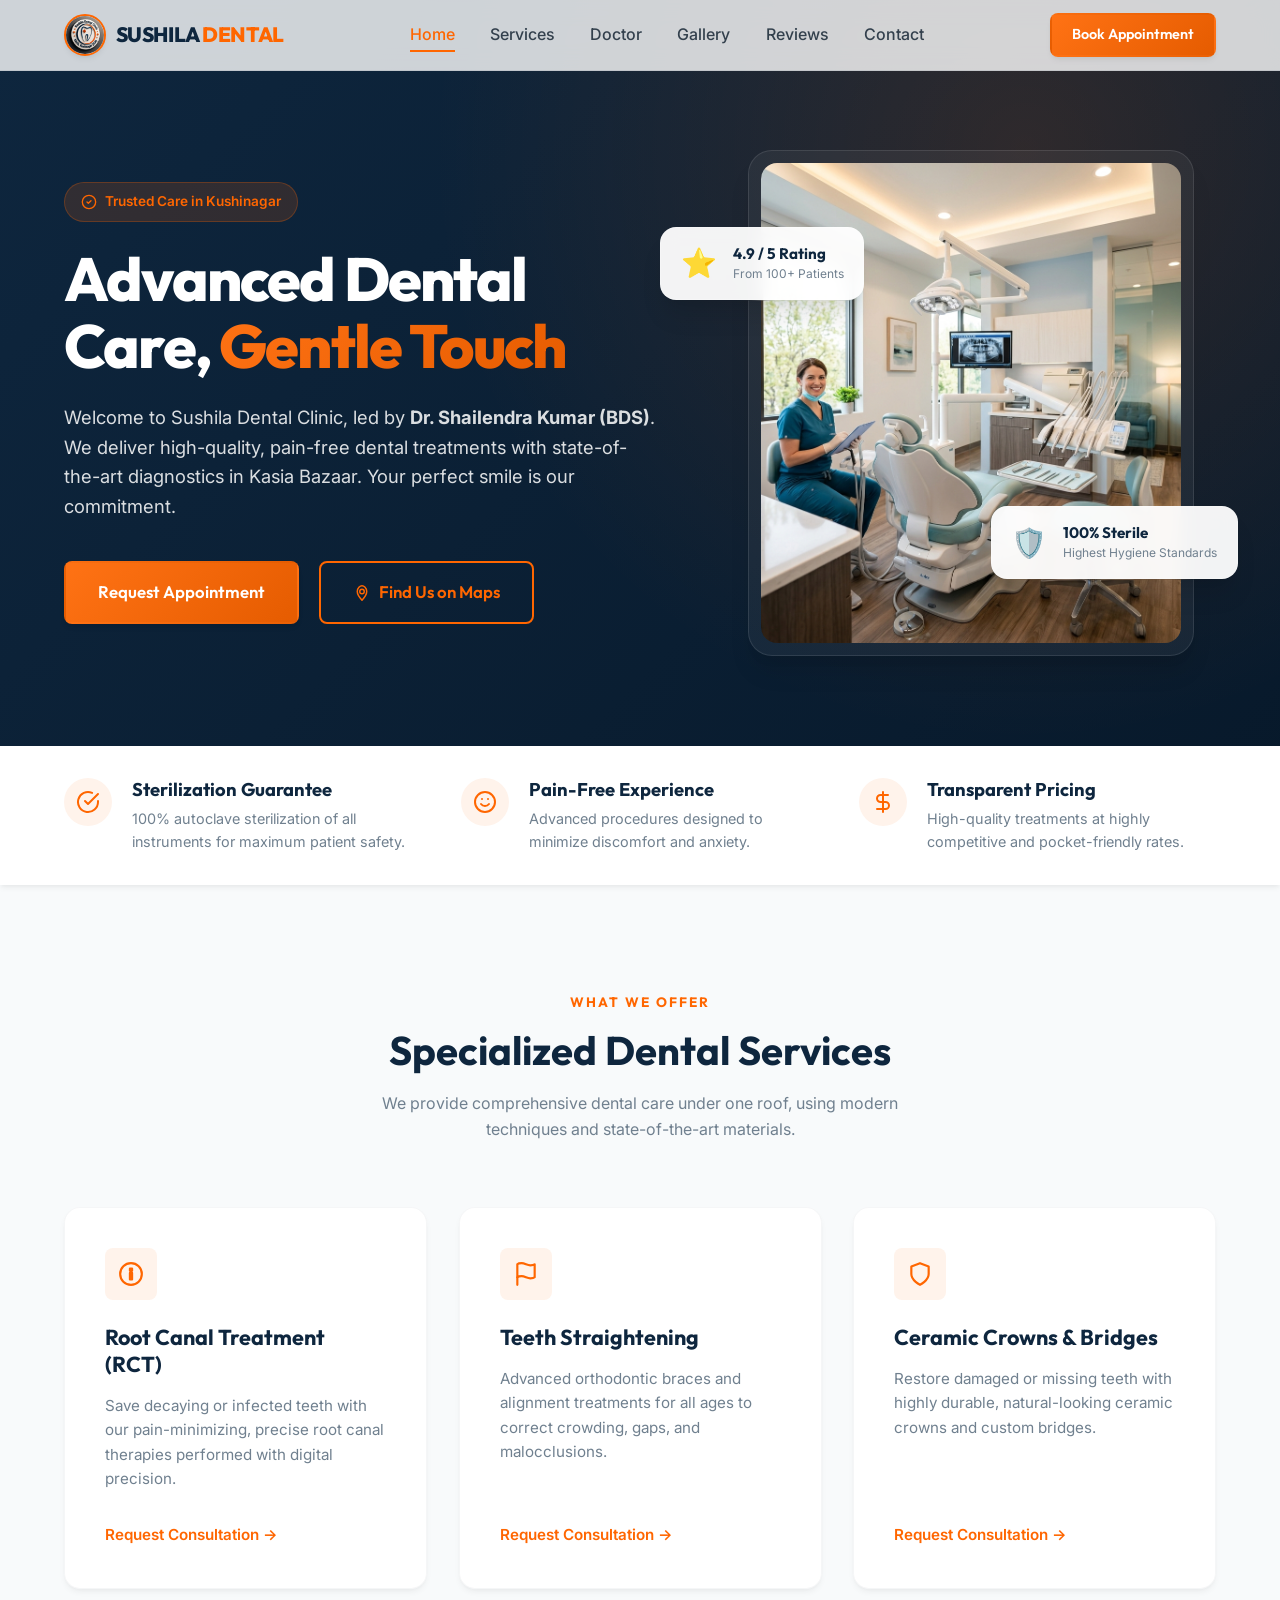
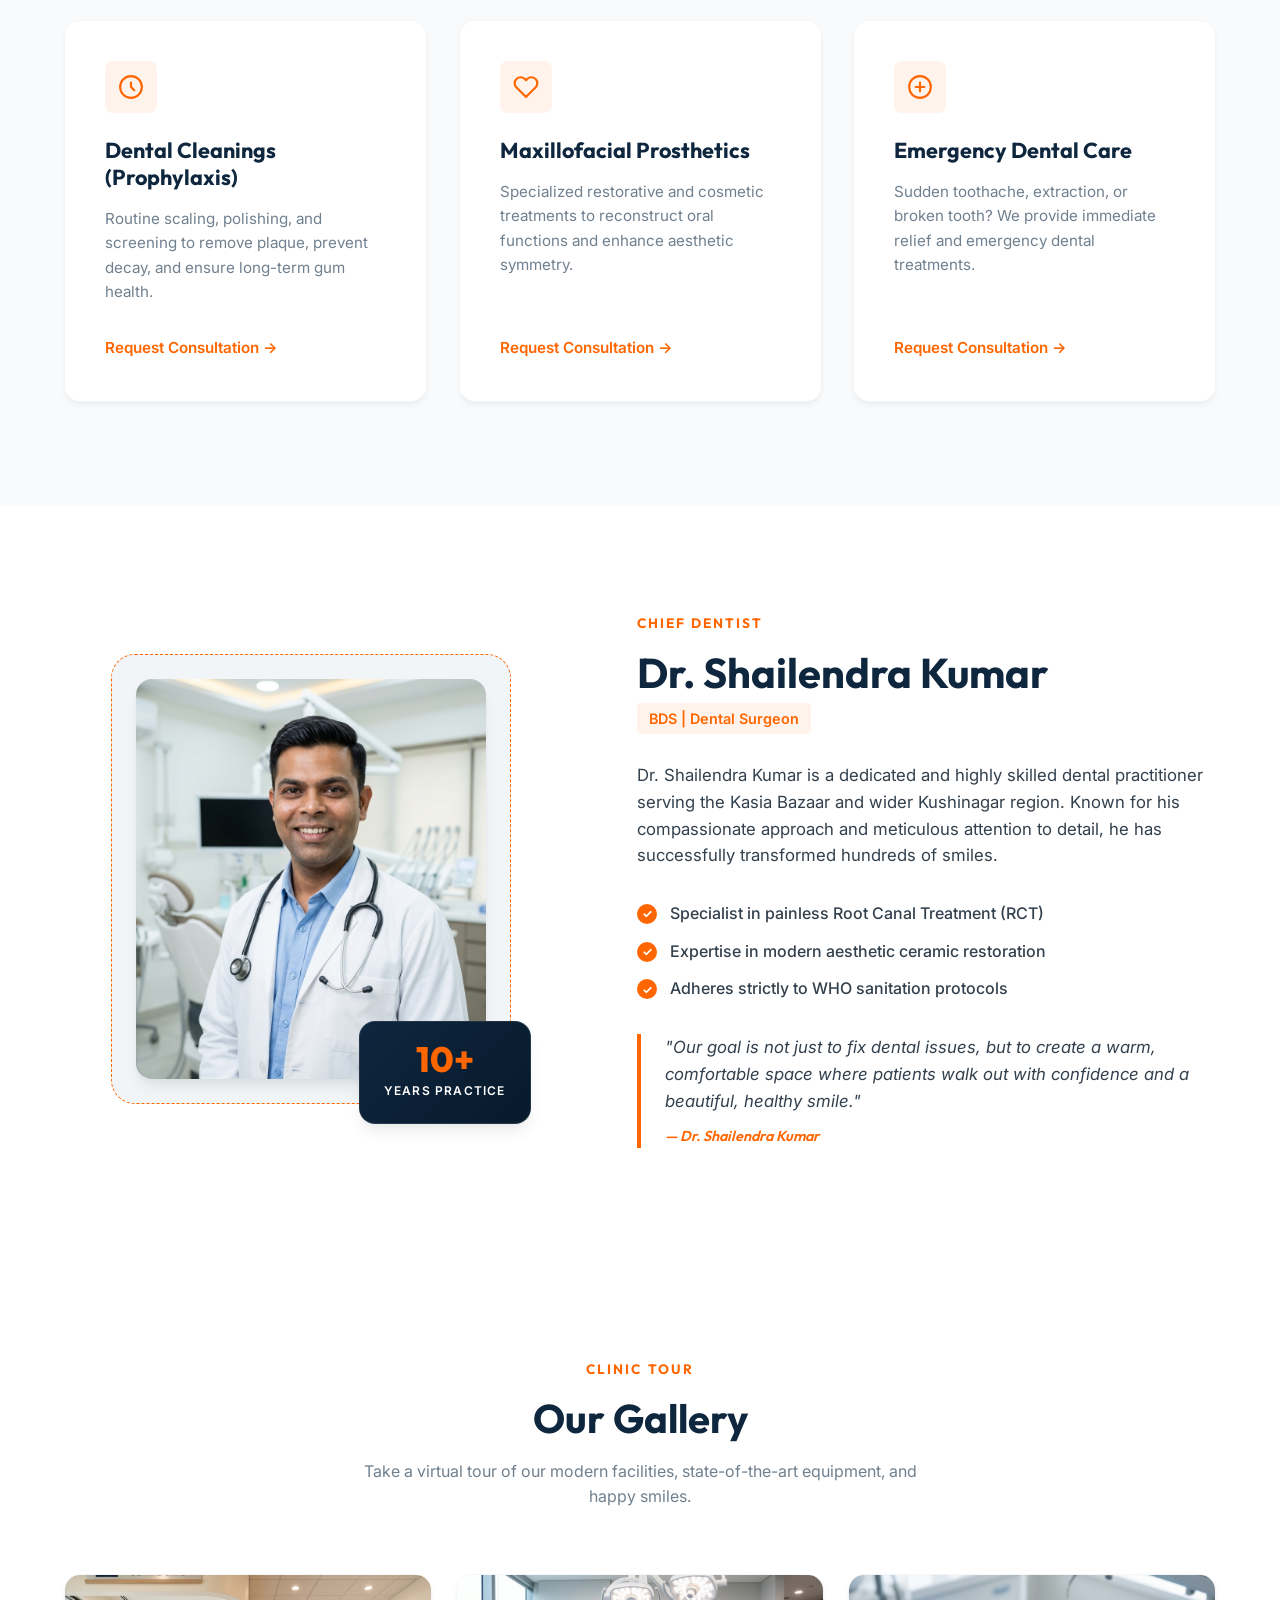
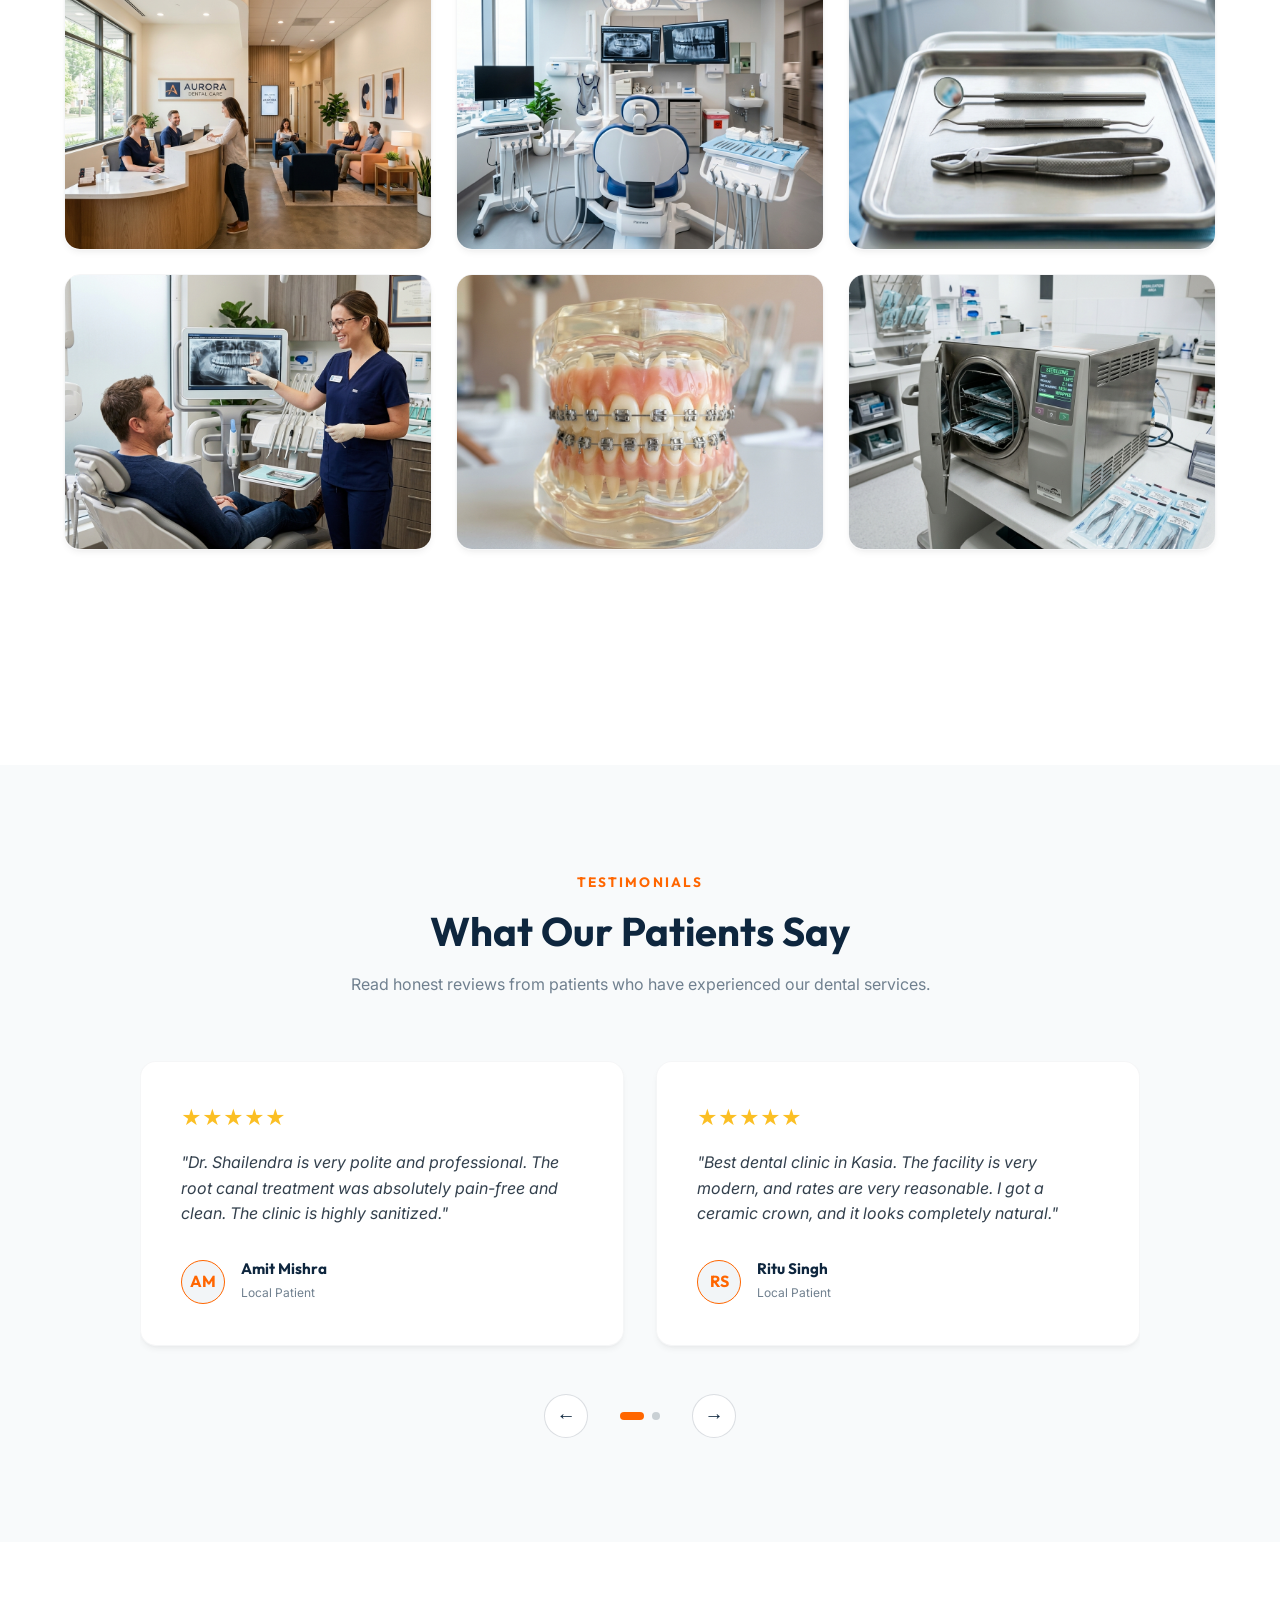
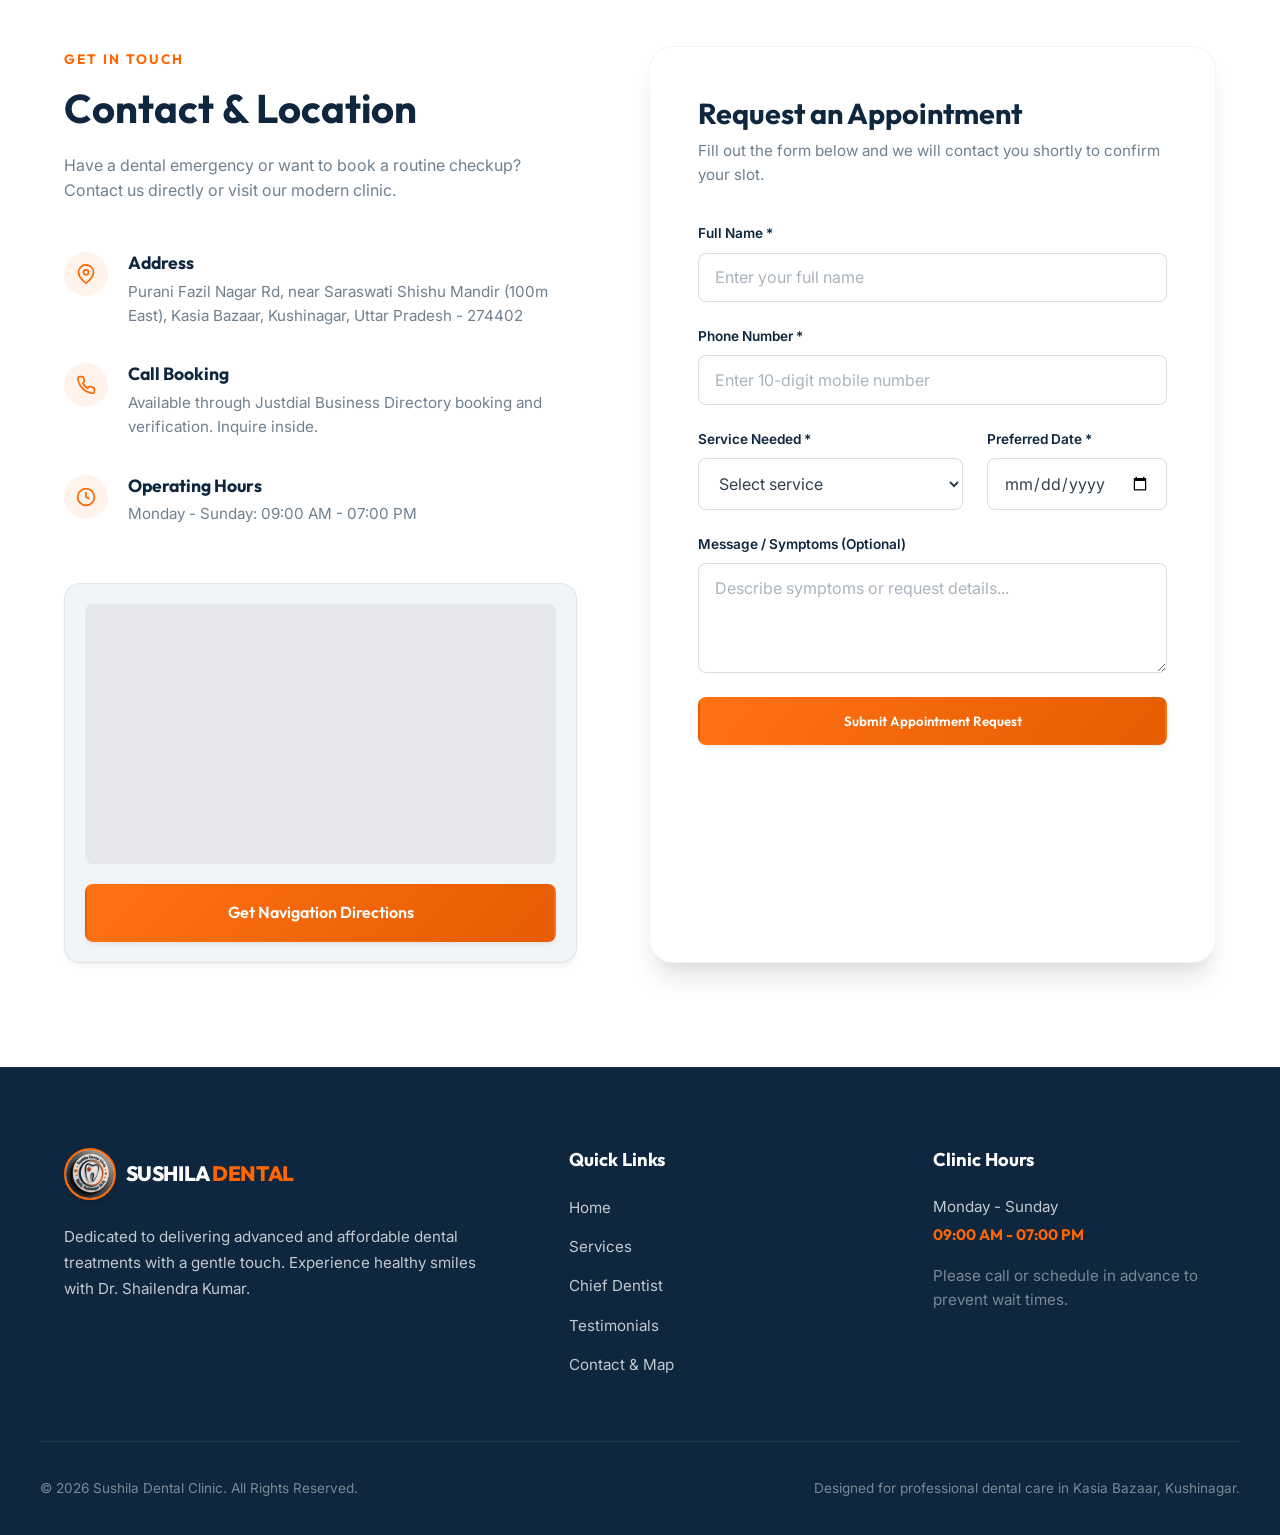
==== commit 93780f1f: "Add files via upload" ====
--- a/index.html
+++ b/index.html
@@ -83,6 +83,7 @@
                     <li><a href="#hero" class="nav-link active">Home</a></li>
                     <li><a href="#services" class="nav-link">Services</a></li>
                     <li><a href="#doctor" class="nav-link">Doctor</a></li>
+                    <li><a href="#gallery" class="nav-link">Gallery</a></li>
                     <li><a href="#reviews" class="nav-link">Reviews</a></li>
                     <li><a href="#contact" class="nav-link">Contact</a></li>
                 </ul>
@@ -292,6 +293,66 @@
                     </blockquote>
                     <cite>— Dr. Shailendra Kumar</cite>
                 </div>
+            </div>
+        </div>
+    </section>
+
+    <!-- Gallery Section -->
+    <section id="gallery" class="gallery-section section-padding">
+        <div class="container">
+            <div class="section-header text-center">
+                <span class="sub-title">CLINIC TOUR</span>
+                <h2>Our Gallery</h2>
+                <p>Take a virtual tour of our modern facilities, state-of-the-art equipment, and happy smiles.</p>
+            </div>
+            
+            <div class="gallery-grid">
+                <!-- Image 1 -->
+                <div class="gallery-item animate-scroll">
+                    <img src="assets/gallery1.png" alt="Reception and Lobby" class="gallery-img">
+                    <div class="gallery-overlay">
+                        <span class="gallery-tag">Reception & Waiting Area</span>
+                    </div>
+                </div>
+                <!-- Image 2 -->
+                <div class="gallery-item animate-scroll">
+                    <img src="assets/gallery2.png" alt="Treatment Room" class="gallery-img">
+                    <div class="gallery-overlay">
+                        <span class="gallery-tag">Modern Treatment Room</span>
+                    </div>
+                </div>
+                <!-- Image 3 -->
+                <div class="gallery-item animate-scroll">
+                    <img src="assets/gallery3.png" alt="Sterile Instruments" class="gallery-img">
+                    <div class="gallery-overlay">
+                        <span class="gallery-tag">Sterile Dental Instruments</span>
+                    </div>
+                </div>
+                <!-- Image 4 -->
+                <div class="gallery-item animate-scroll">
+                    <img src="assets/gallery4.png" alt="Patient Consultation" class="gallery-img">
+                    <div class="gallery-overlay">
+                        <span class="gallery-tag">Patient Consultation</span>
+                    </div>
+                </div>
+                <!-- Image 5 -->
+                <div class="gallery-item animate-scroll">
+                    <img src="assets/gallery5.png" alt="Orthodontics Care" class="gallery-img">
+                    <div class="gallery-overlay">
+                        <span class="gallery-tag">Orthodontics Aligners</span>
+                    </div>
+                </div>
+                <!-- Image 6 -->
+                <div class="gallery-item animate-scroll">
+                    <img src="assets/gallery6.png" alt="Autoclave Sterilization" class="gallery-img">
+                    <div class="gallery-overlay">
+                        <span class="gallery-tag">Sterilization Autoclave</span>
+                    </div>
+                </div>
+            </div>
+            
+            <div class="gallery-cta text-center animate-scroll">
+                <a href="gallery.html" class="btn btn-outline btn-lg">View Full Gallery (8+ Photos)</a>
             </div>
         </div>
     </section>
--- a/style.css
+++ b/style.css
@@ -1396,3 +1396,137 @@
     box-shadow: var(--shadow-sm);
     transition: var(--transition-normal);
 }
+
+/* ==========================================================================
+   GALLERY STYLING
+   ========================================================================== */
+.gallery-section {
+    background-color: var(--bg-white);
+}
+
+.gallery-grid {
+    display: grid;
+    grid-template-columns: repeat(3, 1fr);
+    gap: 1.5rem;
+    margin-bottom: 3rem;
+}
+
+.gallery-item {
+    position: relative;
+    border-radius: var(--border-radius-md);
+    overflow: hidden;
+    aspect-ratio: 4 / 3;
+    cursor: pointer;
+    box-shadow: var(--shadow-sm);
+    border: 1px solid rgba(14, 38, 62, 0.04);
+}
+
+.gallery-img {
+    width: 100%;
+    height: 100%;
+    object-fit: cover;
+    transition: var(--transition-slow);
+}
+
+.gallery-overlay {
+    position: absolute;
+    top: 0;
+    left: 0;
+    width: 100%;
+    height: 100%;
+    background: linear-gradient(to top, rgba(14, 38, 62, 0.9) 0%, rgba(14, 38, 62, 0.2) 65%, transparent 100%);
+    opacity: 0;
+    display: flex;
+    align-items: flex-end;
+    padding: 1.5rem;
+    transition: var(--transition-normal);
+}
+
+.gallery-tag {
+    color: var(--bg-white);
+    font-family: var(--font-heading);
+    font-weight: 600;
+    font-size: 1.05rem;
+    transform: translateY(15px);
+    transition: var(--transition-normal);
+}
+
+/* Hover States */
+.gallery-item:hover .gallery-img {
+    transform: scale(1.08);
+}
+
+.gallery-item:hover .gallery-overlay {
+    opacity: 1;
+}
+
+.gallery-item:hover .gallery-tag {
+    transform: translateY(0);
+}
+
+.gallery-cta {
+    margin-top: 2rem;
+}
+
+/* ==========================================================================
+   GALLERY SUBPAGE
+   ========================================================================== */
+.gallery-subpage {
+    background-color: var(--bg-body);
+}
+
+.gallery-hero-banner {
+    background: var(--bg-gradient);
+    color: var(--bg-white);
+    padding: 8rem 0 4.5rem 0;
+    position: relative;
+}
+
+.gallery-hero-banner h1 {
+    font-size: 3rem;
+    color: var(--bg-white);
+    margin-bottom: 0.5rem;
+}
+
+.gallery-hero-banner p {
+    color: rgba(255, 255, 255, 0.85);
+    max-width: 600px;
+    margin: 0 auto;
+}
+
+.gallery-full-grid {
+    display: grid;
+    grid-template-columns: repeat(3, 1fr);
+    gap: 1.5rem;
+    margin-bottom: 3.5rem;
+}
+
+.gallery-back {
+    margin-top: 1rem;
+}
+
+/* Responsiveness for Gallery */
+@media (max-width: 992px) {
+    .gallery-grid, .gallery-full-grid {
+        grid-template-columns: repeat(2, 1fr);
+        gap: 1.25rem;
+    }
+    
+    .gallery-hero-banner h1 {
+        font-size: 2.5rem;
+    }
+}
+
+@media (max-width: 768px) {
+    .gallery-grid, .gallery-full-grid {
+        grid-template-columns: 1fr;
+    }
+    
+    .gallery-hero-banner {
+        padding: 6.5rem 0 3.5rem 0;
+    }
+    
+    .gallery-hero-banner h1 {
+        font-size: 2.2rem;
+    }
+}
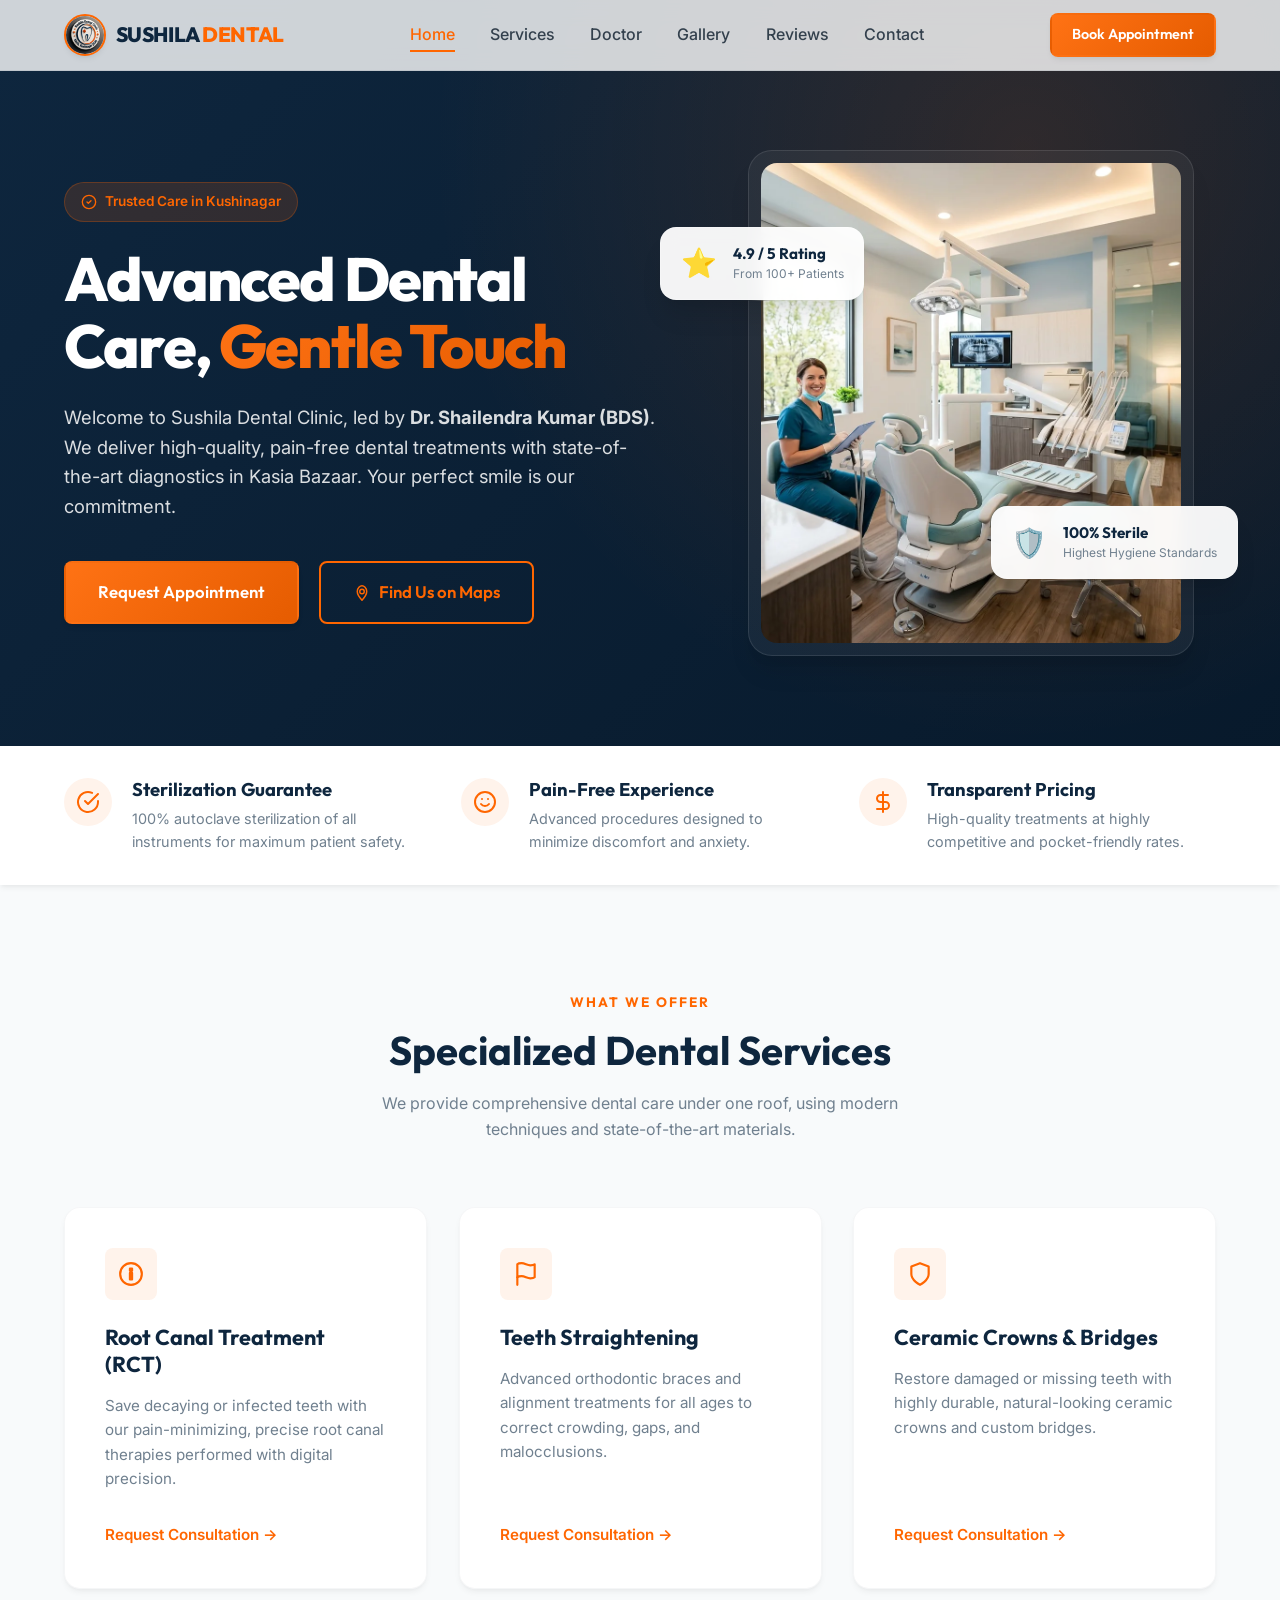
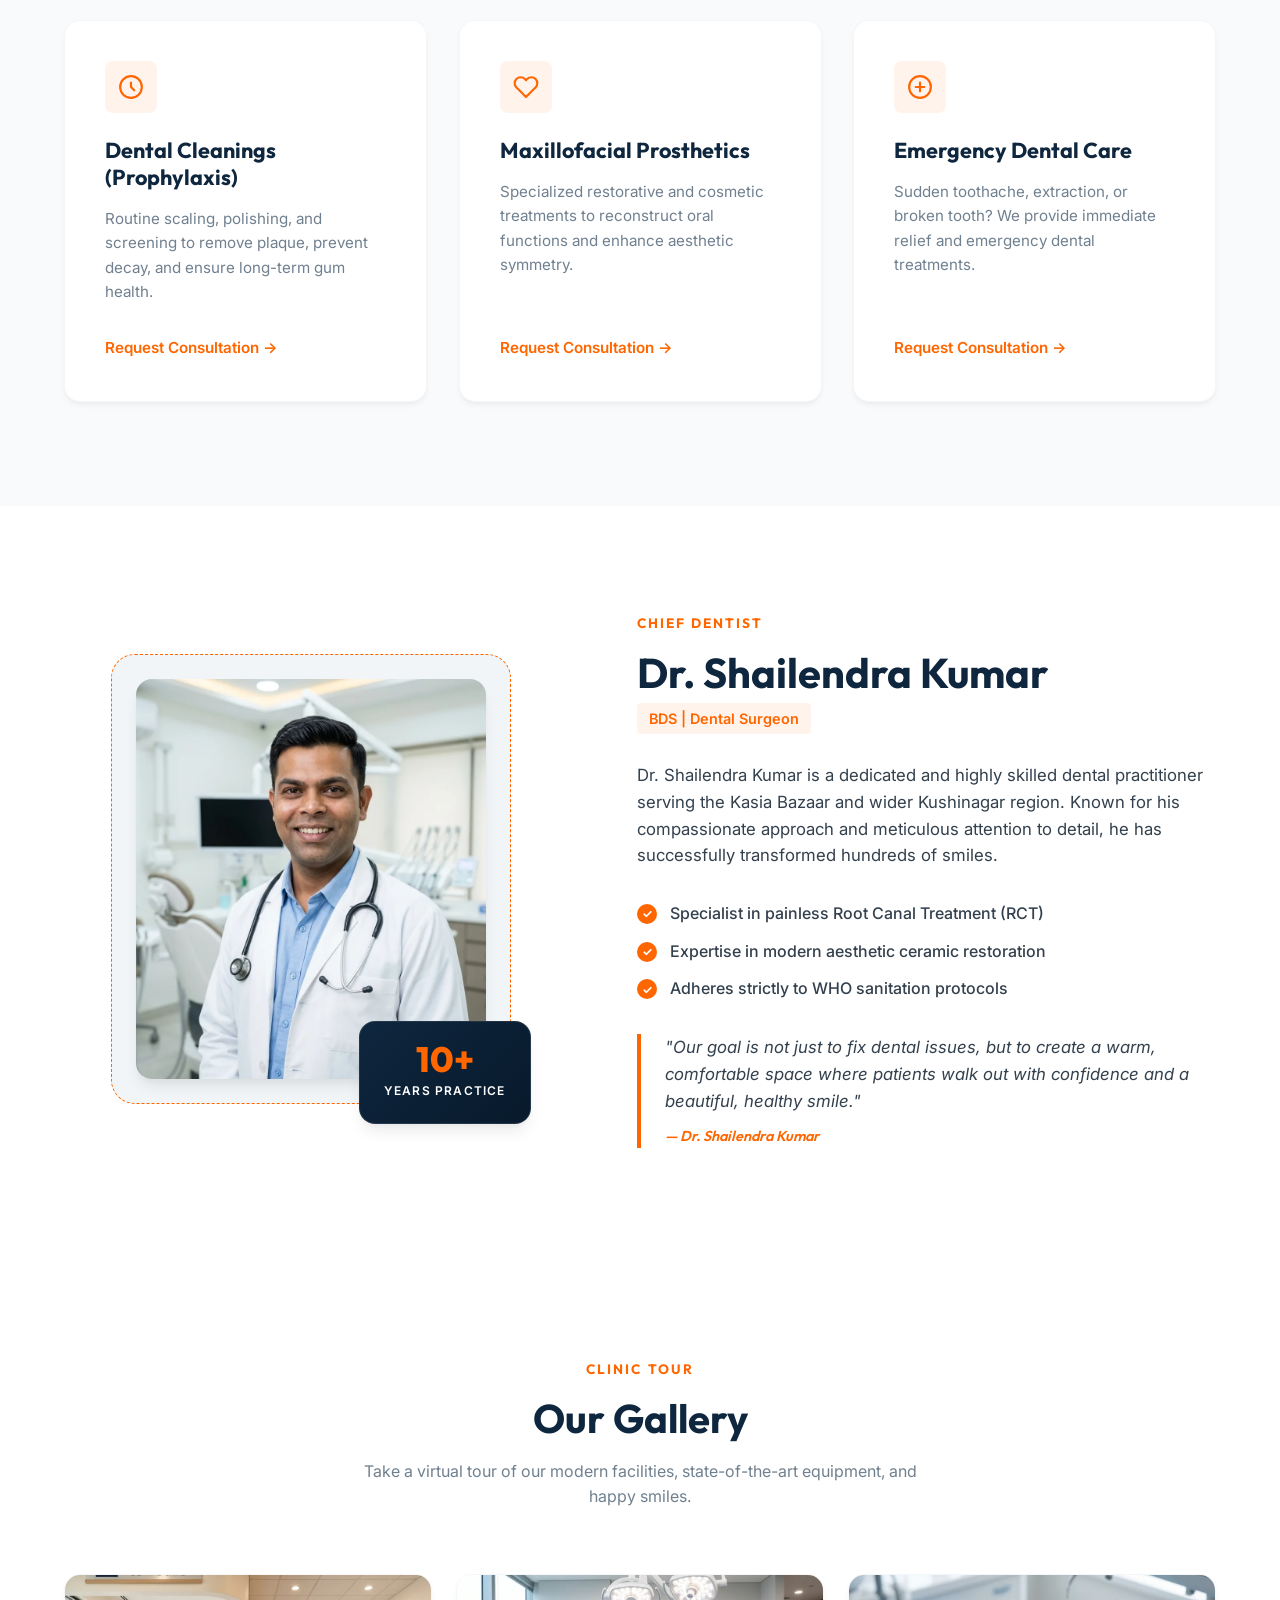
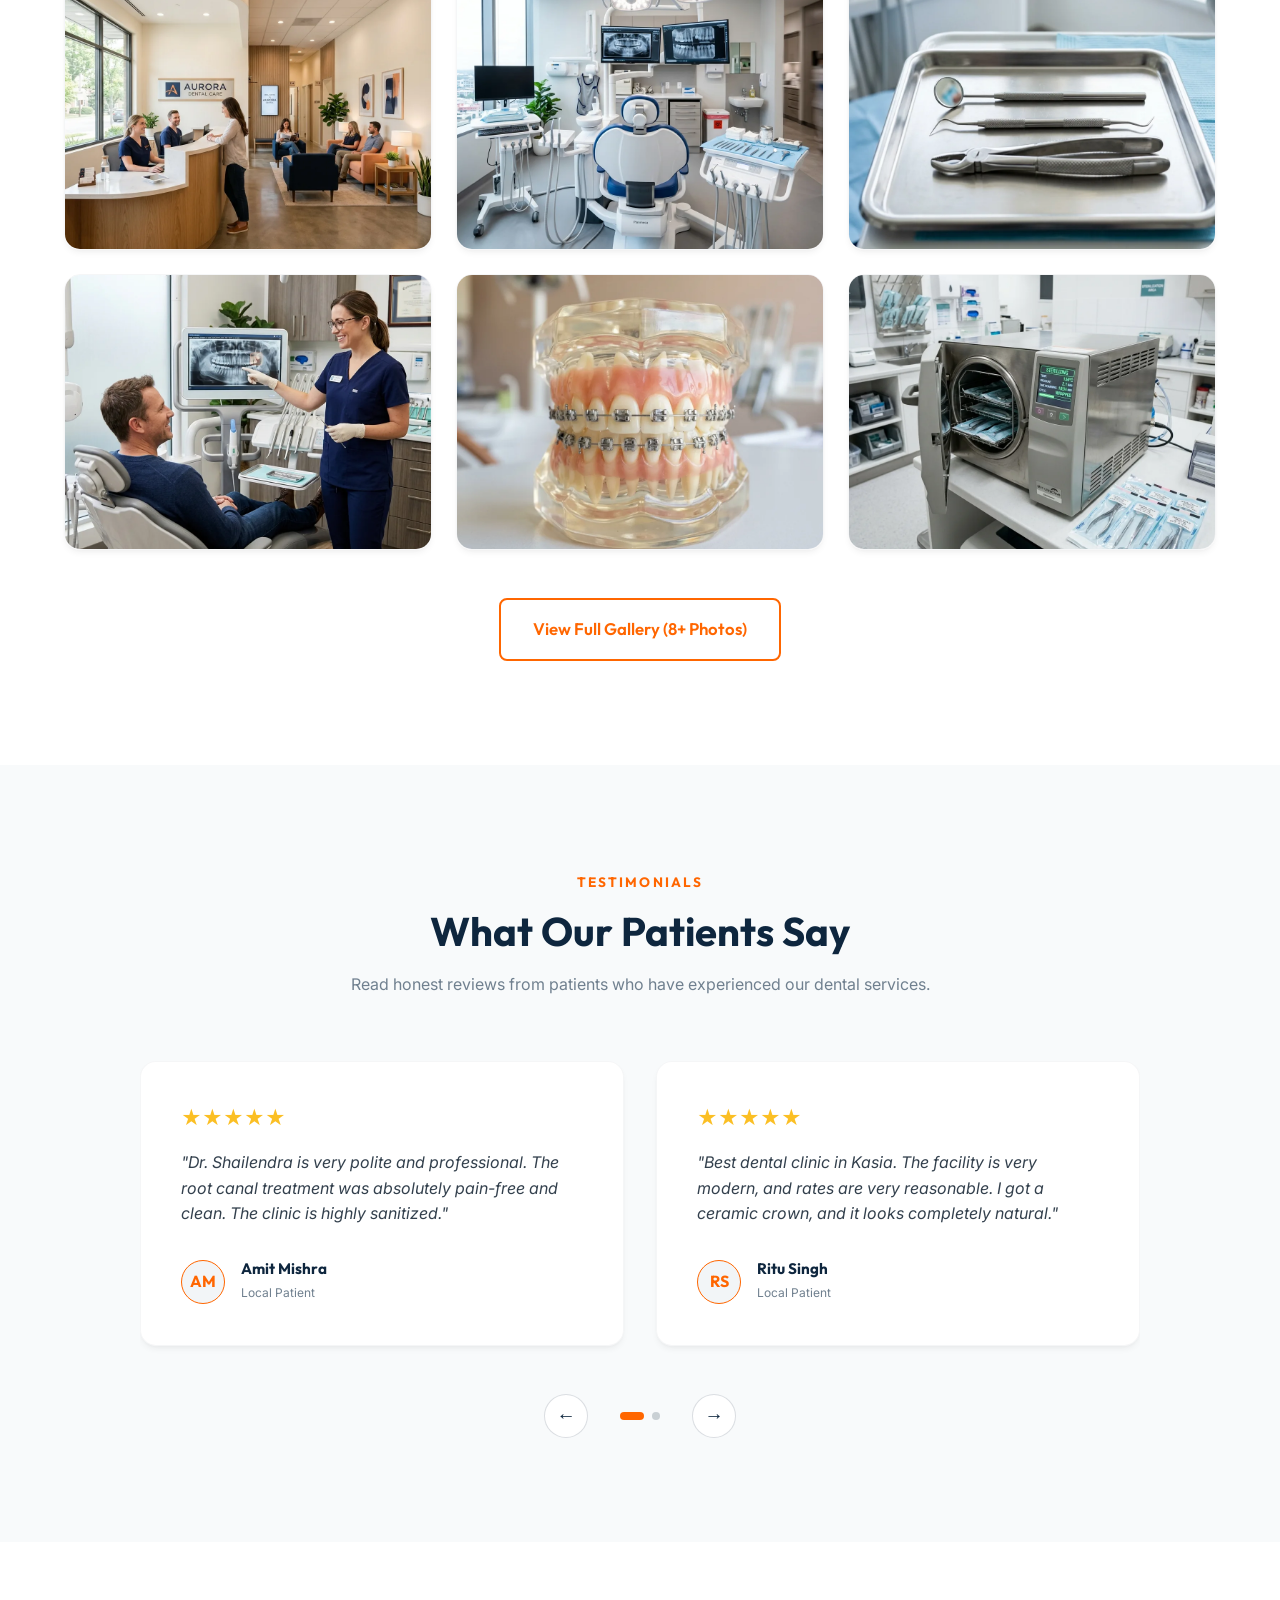
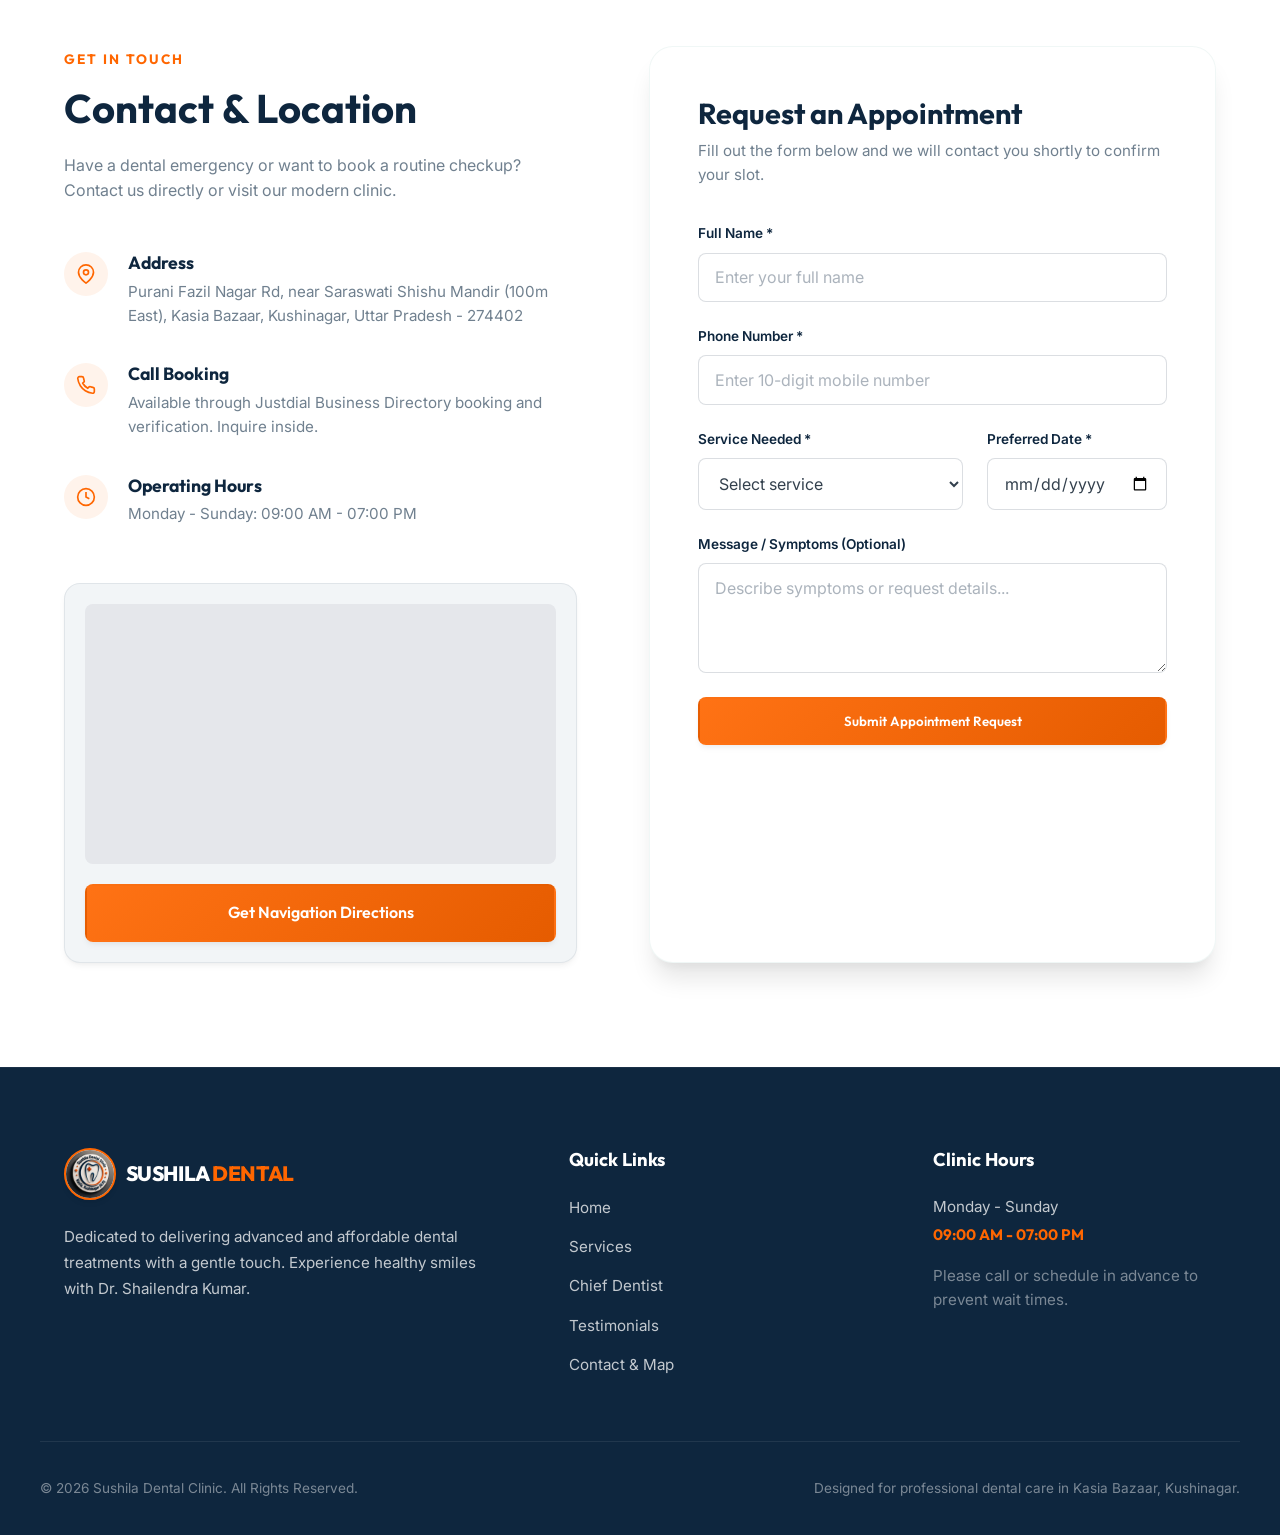
==== commit 6008bf6b: "Add files via upload" ====
--- a/index.html
+++ b/index.html
@@ -10,7 +10,7 @@
     <!-- Open Graph Tags -->
     <meta property="og:title" content="Sushila Dental Clinic | Dr. Shailendra Kumar BDS">
     <meta property="og:description" content="Experience advanced, hygienic, and pain-free dental care in Kasia, Kushinagar. Led by Dr. Shailendra Kumar (BDS). Book your appointment today.">
-    <meta property="og:image" content="assets/hero-bg.png">
+    <meta property="og:image" content="assets/hero-bg.webp">
     <meta property="og:type" content="website">
     
     <title>Sushila Dental Clinic | Dr. Shailendra Kumar BDS | Kasia, Kushinagar</title>
@@ -29,7 +29,7 @@
       "@context": "https://schema.org",
       "@type": "Dentist",
       "name": "Sushila Dental Clinic",
-      "image": "assets/hero-bg.png",
+      "image": "assets/hero-bg.webp",
       "@id": "https://www.google.com/search?q=Sushila+dental+clinic&kgmid=/g/11hbt2httm",
       "url": "https://www.google.com/search?q=Sushila+dental+clinic&kgmid=/g/11hbt2httm",
       "telephone": "+91-9999P5564",
@@ -74,7 +74,7 @@
     <header class="main-header">
         <div class="container nav-container">
             <a href="#" class="logo-area" id="logo">
-                <img src="assets/logo.png" alt="Sushila Dental Clinic Logo" class="logo-image">
+                <img src="assets/logo.webp" alt="Sushila Dental Clinic Logo" class="logo-image">
                 <span class="logo-text">SUSHILA <span class="accent-text">DENTAL</span></span>
             </a>
             
@@ -121,7 +121,7 @@
             </div>
             <div class="hero-media">
                 <div class="glass-frame">
-                    <img src="assets/hero-bg.png" alt="Sushila Dental Clinic State of the Art Equipment" class="hero-image">
+                    <img src="assets/hero-bg.webp" alt="Sushila Dental Clinic State of the Art Equipment" class="hero-image">
                     <div class="floating-badge badge-reviews">
                         <div class="badge-icon">⭐</div>
                         <div class="badge-info">
@@ -257,7 +257,7 @@
             <div class="doctor-media animate-scroll">
                 <div class="doctor-image-container">
                     <div class="doctor-avatar">
-                        <img src="assets/doctor.png" alt="Dr. Shailendra Kumar" class="doctor-photo">
+                        <img src="assets/doctor.webp" alt="Dr. Shailendra Kumar" class="doctor-photo">
                     </div>
                     <div class="experience-badge">
                         <span class="exp-num">10+</span>
@@ -309,42 +309,42 @@
             <div class="gallery-grid">
                 <!-- Image 1 -->
                 <div class="gallery-item animate-scroll">
-                    <img src="assets/gallery1.png" alt="Reception and Lobby" class="gallery-img">
+                    <img src="assets/gallery1.webp" alt="Reception and Lobby" class="gallery-img">
                     <div class="gallery-overlay">
                         <span class="gallery-tag">Reception & Waiting Area</span>
                     </div>
                 </div>
                 <!-- Image 2 -->
                 <div class="gallery-item animate-scroll">
-                    <img src="assets/gallery2.png" alt="Treatment Room" class="gallery-img">
+                    <img src="assets/gallery2.webp" alt="Treatment Room" class="gallery-img">
                     <div class="gallery-overlay">
                         <span class="gallery-tag">Modern Treatment Room</span>
                     </div>
                 </div>
                 <!-- Image 3 -->
                 <div class="gallery-item animate-scroll">
-                    <img src="assets/gallery3.png" alt="Sterile Instruments" class="gallery-img">
+                    <img src="assets/gallery3.webp" alt="Sterile Instruments" class="gallery-img">
                     <div class="gallery-overlay">
                         <span class="gallery-tag">Sterile Dental Instruments</span>
                     </div>
                 </div>
                 <!-- Image 4 -->
                 <div class="gallery-item animate-scroll">
-                    <img src="assets/gallery4.png" alt="Patient Consultation" class="gallery-img">
+                    <img src="assets/gallery4.webp" alt="Patient Consultation" class="gallery-img">
                     <div class="gallery-overlay">
                         <span class="gallery-tag">Patient Consultation</span>
                     </div>
                 </div>
                 <!-- Image 5 -->
                 <div class="gallery-item animate-scroll">
-                    <img src="assets/gallery5.png" alt="Orthodontics Care" class="gallery-img">
+                    <img src="assets/gallery5.webp" alt="Orthodontics Care" class="gallery-img">
                     <div class="gallery-overlay">
                         <span class="gallery-tag">Orthodontics Aligners</span>
                     </div>
                 </div>
                 <!-- Image 6 -->
                 <div class="gallery-item animate-scroll">
-                    <img src="assets/gallery6.png" alt="Autoclave Sterilization" class="gallery-img">
+                    <img src="assets/gallery6.webp" alt="Autoclave Sterilization" class="gallery-img">
                     <div class="gallery-overlay">
                         <span class="gallery-tag">Sterilization Autoclave</span>
                     </div>
@@ -555,7 +555,7 @@
         <div class="container footer-grid">
             <div class="footer-brand">
                 <a href="#" class="logo-area">
-                    <img src="assets/logo.png" alt="Sushila Dental Clinic Logo" class="logo-image-footer">
+                    <img src="assets/logo.webp" alt="Sushila Dental Clinic Logo" class="logo-image-footer">
                     <span class="logo-text">SUSHILA <span class="accent-text">DENTAL</span></span>
                 </a>
                 <p>Dedicated to delivering advanced and affordable dental treatments with a gentle touch. Experience healthy smiles with Dr. Shailendra Kumar.</p>
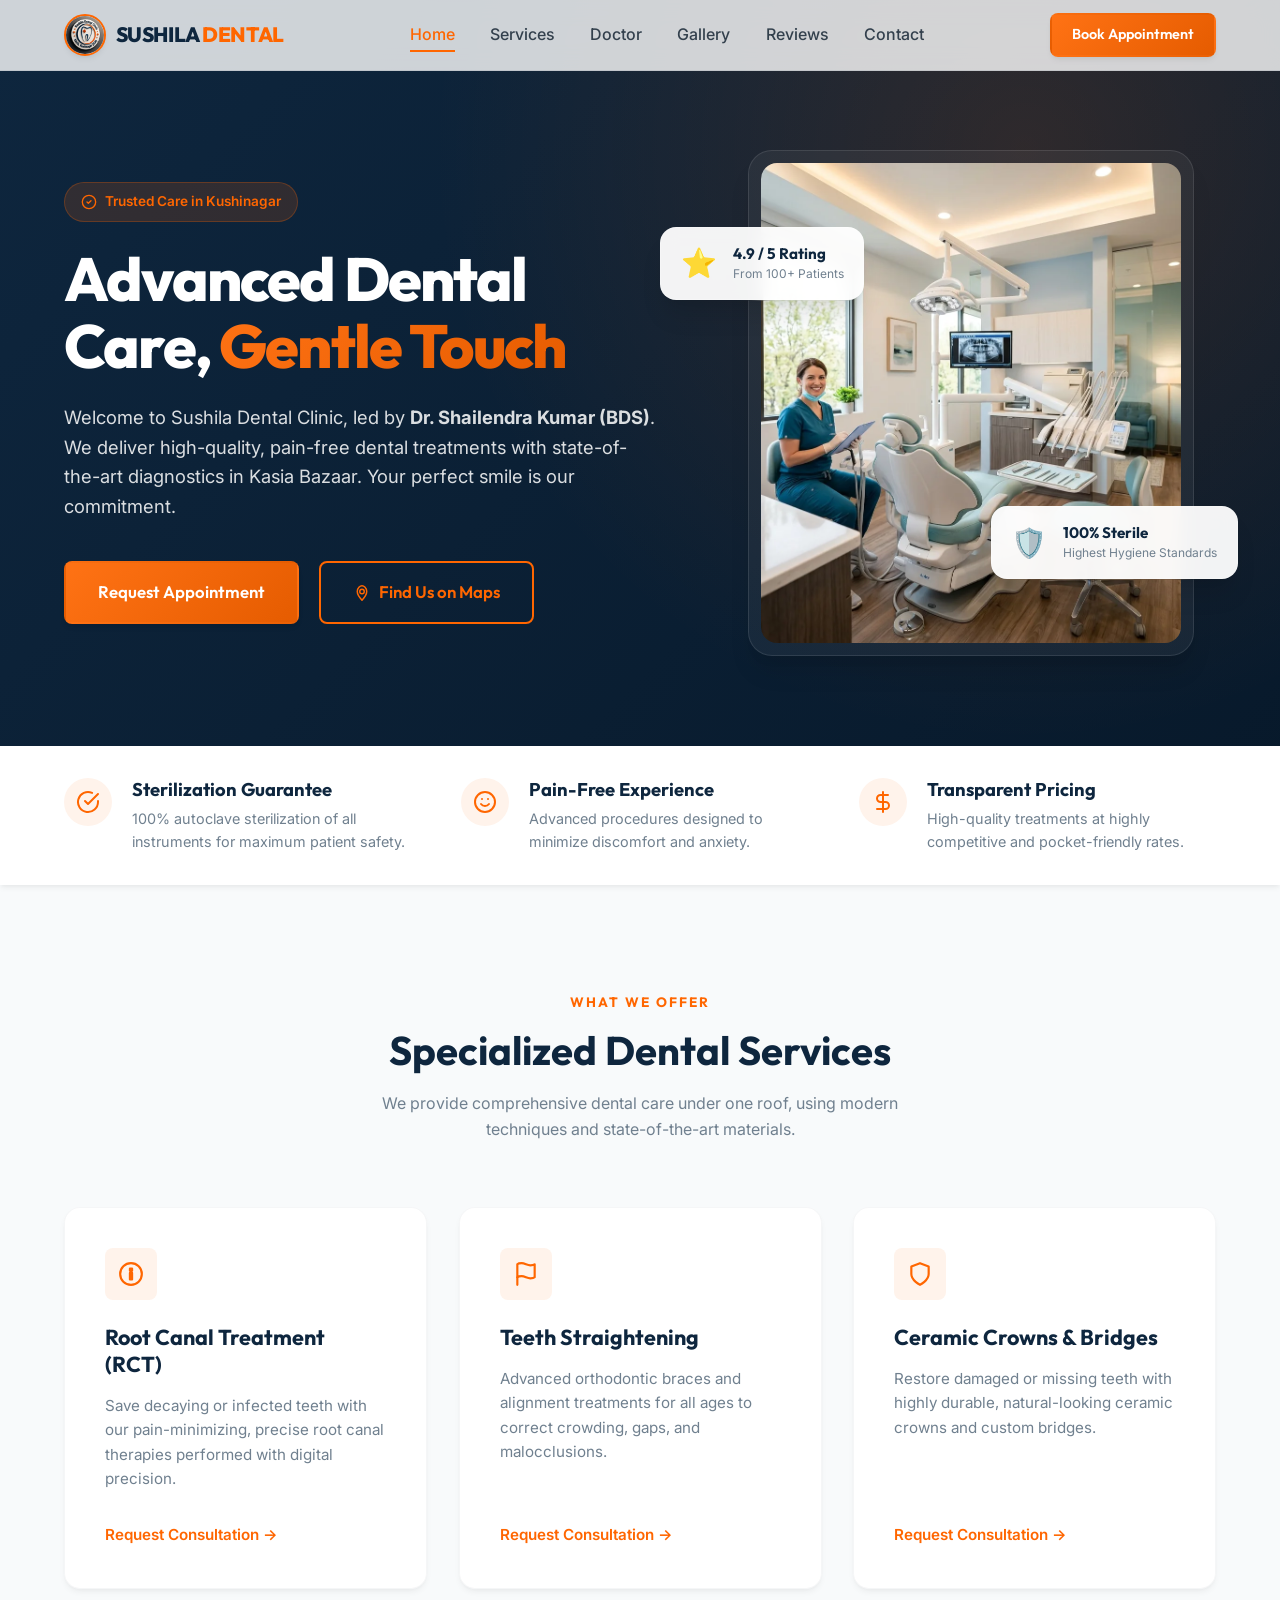
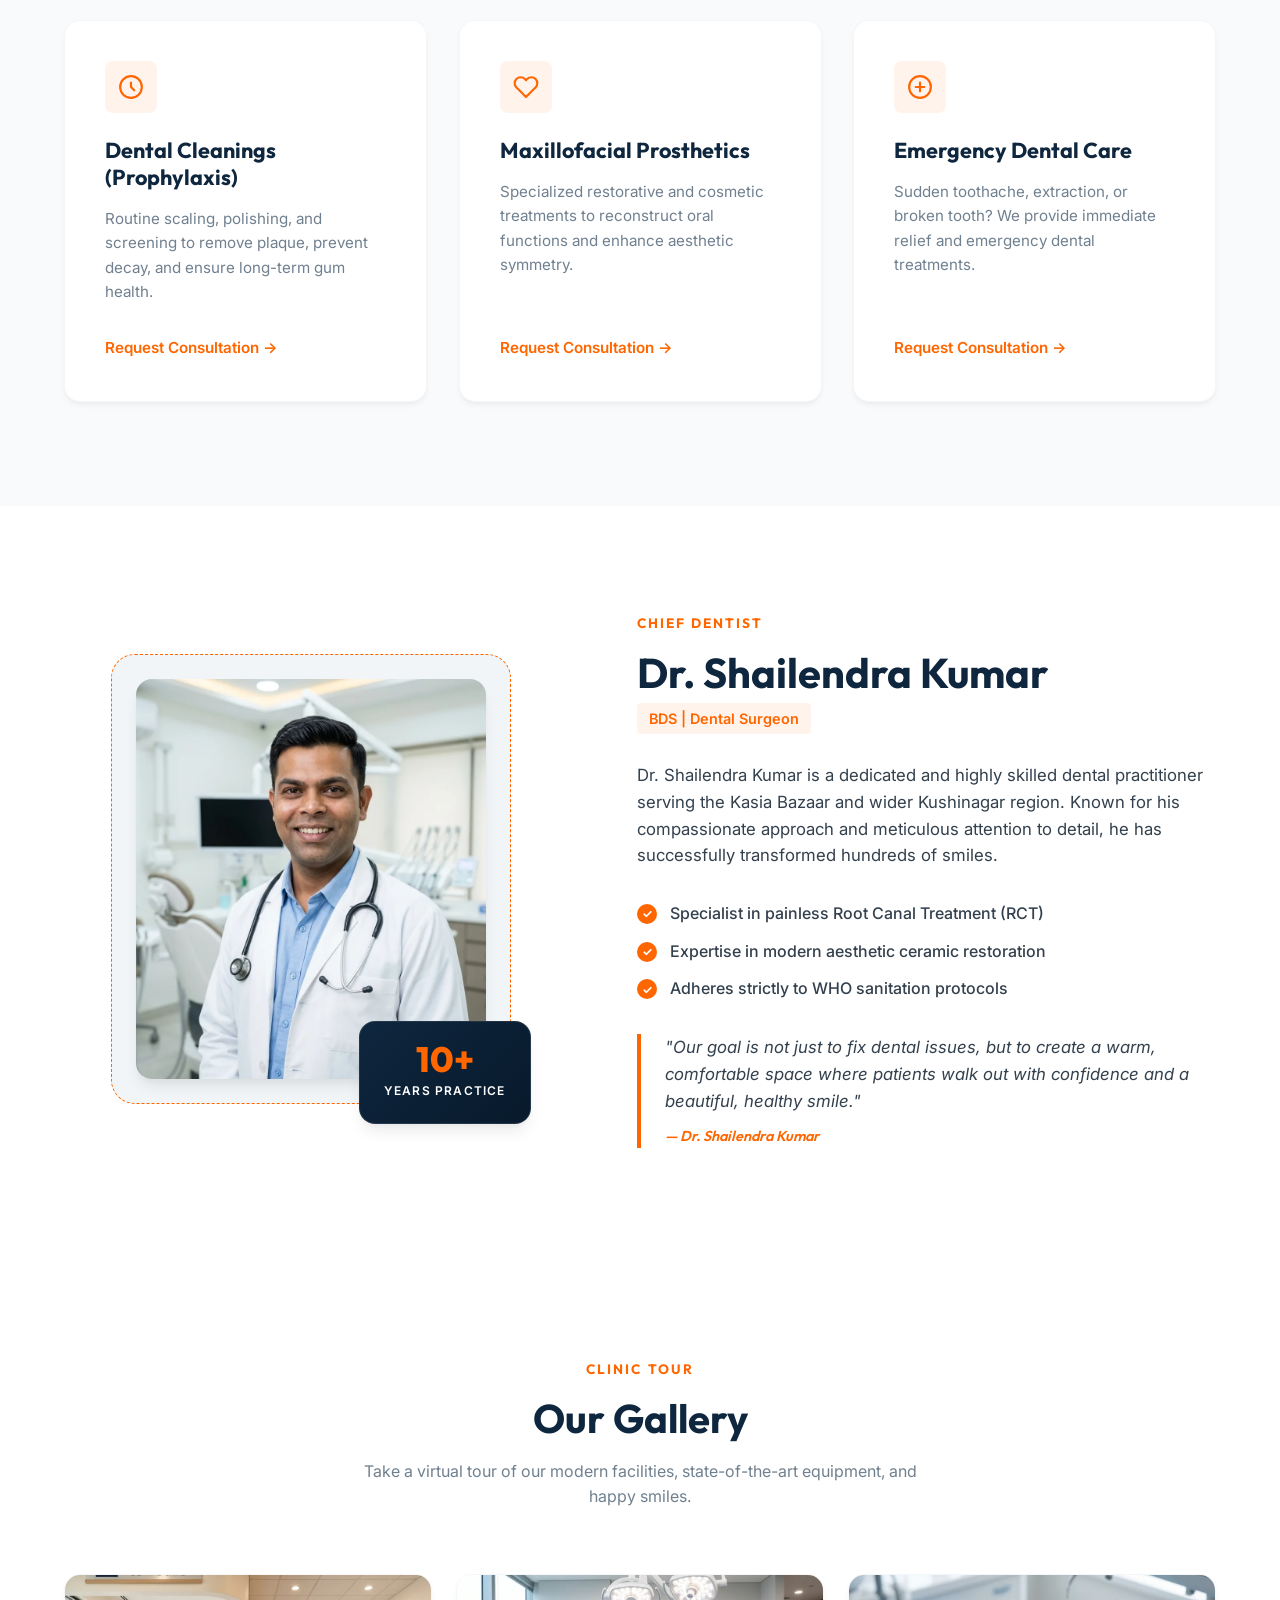
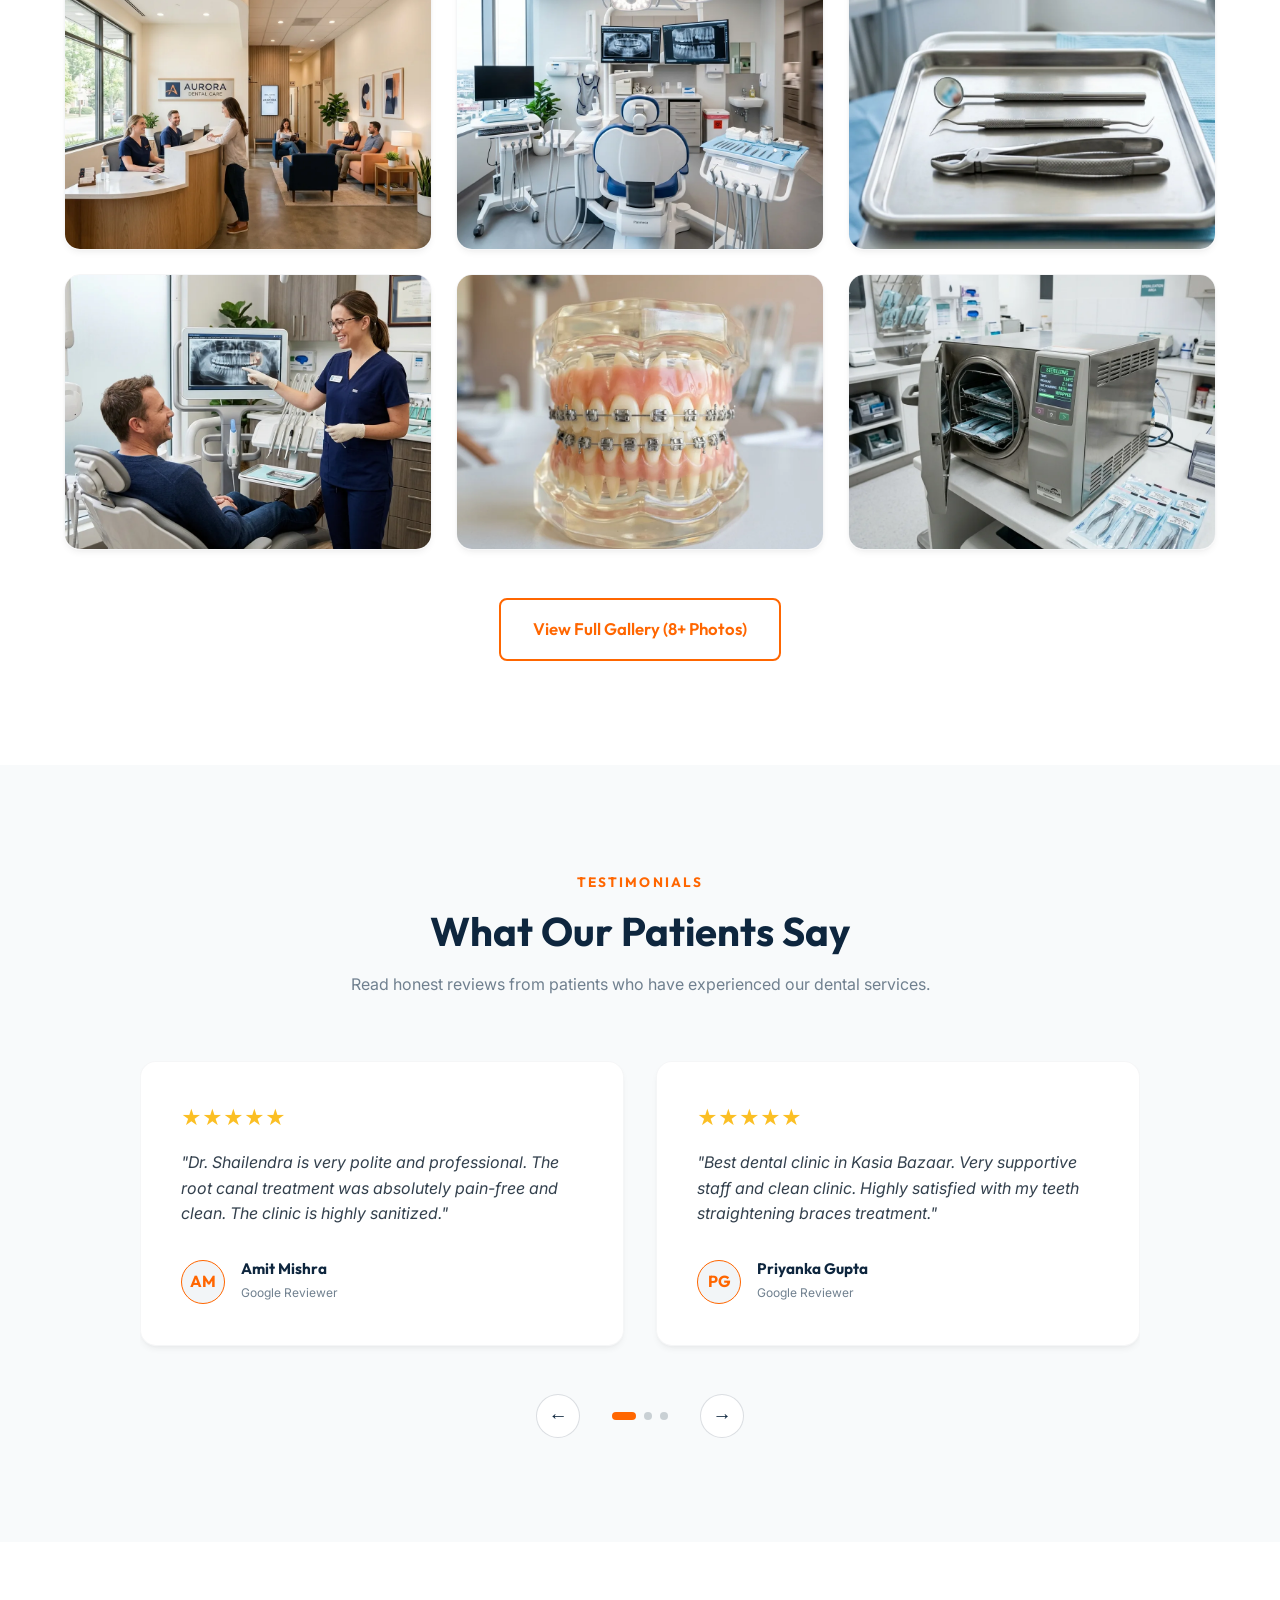
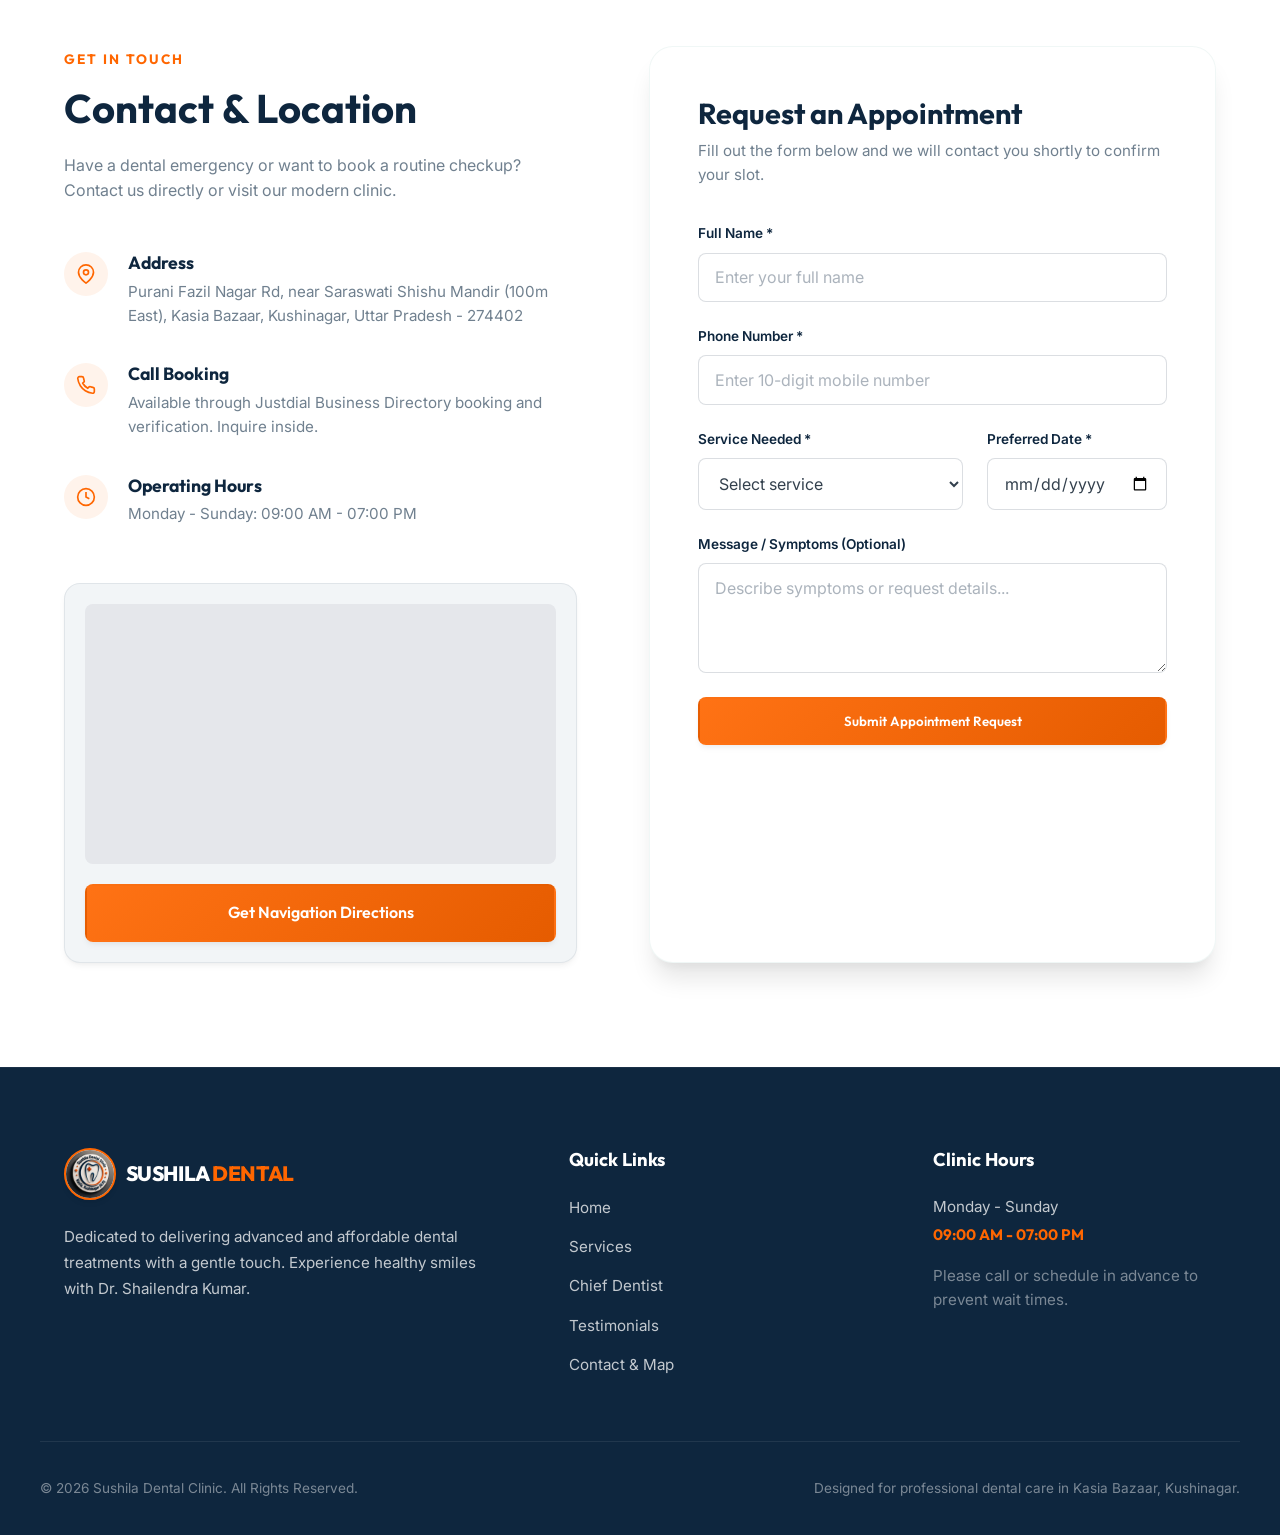
==== commit 4dd0e745: "Add files via upload" ====
--- a/index.html
+++ b/index.html
@@ -376,7 +376,7 @@
                             <div class="author-initials">AM</div>
                             <div>
                                 <h4>Amit Mishra</h4>
-                                <span class="patient-tag">Local Patient</span>
+                                <span class="patient-tag">Google Reviewer</span>
                             </div>
                         </div>
                     </div>
@@ -384,38 +384,64 @@
                     <!-- Review 2 -->
                     <div class="review-card">
                         <div class="review-stars">★★★★★</div>
-                        <p class="review-text">"Best dental clinic in Kasia. The facility is very modern, and rates are very reasonable. I got a ceramic crown, and it looks completely natural."</p>
+                        <p class="review-text">"Best dental clinic in Kasia Bazaar. Very supportive staff and clean clinic. Highly satisfied with my teeth straightening braces treatment."</p>
+                        <div class="review-author">
+                            <div class="author-initials">PG</div>
+                            <div>
+                                <h4>Priyanka Gupta</h4>
+                                <span class="patient-tag">Google Reviewer</span>
+                            </div>
+                        </div>
+                    </div>
+
+                    <!-- Review 3 -->
+                    <div class="review-card">
+                        <div class="review-stars">★★★★★</div>
+                        <p class="review-text">"Highly recommended! Dr. Shailendra Kumar explained the ceramic bridge procedure clearly and completed the surgery safely. The staff is polite."</p>
+                        <div class="review-author">
+                            <div class="author-initials">VK</div>
+                            <div>
+                                <h4>Vikram Kushwaha</h4>
+                                <span class="patient-tag">Google Reviewer</span>
+                            </div>
+                        </div>
+                    </div>
+
+                    <!-- Review 4 -->
+                    <div class="review-card">
+                        <div class="review-stars">★★★★★</div>
+                        <p class="review-text">"Best dentist in Kushinagar. I got my root canal treatment done here. The clinic is equipped with modern machines and is extremely clean."</p>
+                        <div class="review-author">
+                            <div class="author-initials">AS</div>
+                            <div>
+                                <h4>Ankit Singh</h4>
+                                <span class="patient-tag">Google Reviewer</span>
+                            </div>
+                        </div>
+                    </div>
+
+                    <!-- Review 5 -->
+                    <div class="review-card">
+                        <div class="review-stars">★★★★★</div>
+                        <p class="review-text">"Excellent doctor and treatment. The facility is very modern, and rates are very reasonable. I got a ceramic crown, and it looks completely natural."</p>
                         <div class="review-author">
                             <div class="author-initials">RS</div>
                             <div>
                                 <h4>Ritu Singh</h4>
-                                <span class="patient-tag">Local Patient</span>
-                            </div>
-                        </div>
-                    </div>
-
-                    <!-- Review 3 -->
+                                <span class="patient-tag">Google Reviewer</span>
+                            </div>
+                        </div>
+                    </div>
+
+                    <!-- Review 6 -->
                     <div class="review-card">
                         <div class="review-stars">★★★★★</div>
-                        <p class="review-text">"Highly recommended! Dr. Shailendra explained the bridge procedure clearly and completed the surgery safely. The staff is polite."</p>
+                        <p class="review-text">"Highly satisfied! The clinic sanitization standards are excellent. Dr. Shailendra is very patient and explains the tooth problem very well."</p>
                         <div class="review-author">
-                            <div class="author-initials">VK</div>
+                            <div class="author-initials">SM</div>
                             <div>
-                                <h4>Vikram Kushwaha</h4>
-                                <span class="patient-tag">Local Patient</span>
-                            </div>
-                        </div>
-                    </div>
-
-                    <!-- Review 4 -->
-                    <div class="review-card">
-                        <div class="review-stars">★★★★★</div>
-                        <p class="review-text">"Dr. Shailendra Kumar is very patient and explains the tooth problem very well. The clinic hygiene standard is excellent."</p>
-                        <div class="review-author">
-                            <div class="author-initials">SK</div>
-                            <div>
-                                <h4>Sanjay K.</h4>
-                                <span class="patient-tag">Local Patient</span>
+                                <h4>Sandip Kumar Mall</h4>
+                                <span class="patient-tag">Google Reviewer</span>
                             </div>
                         </div>
                     </div>
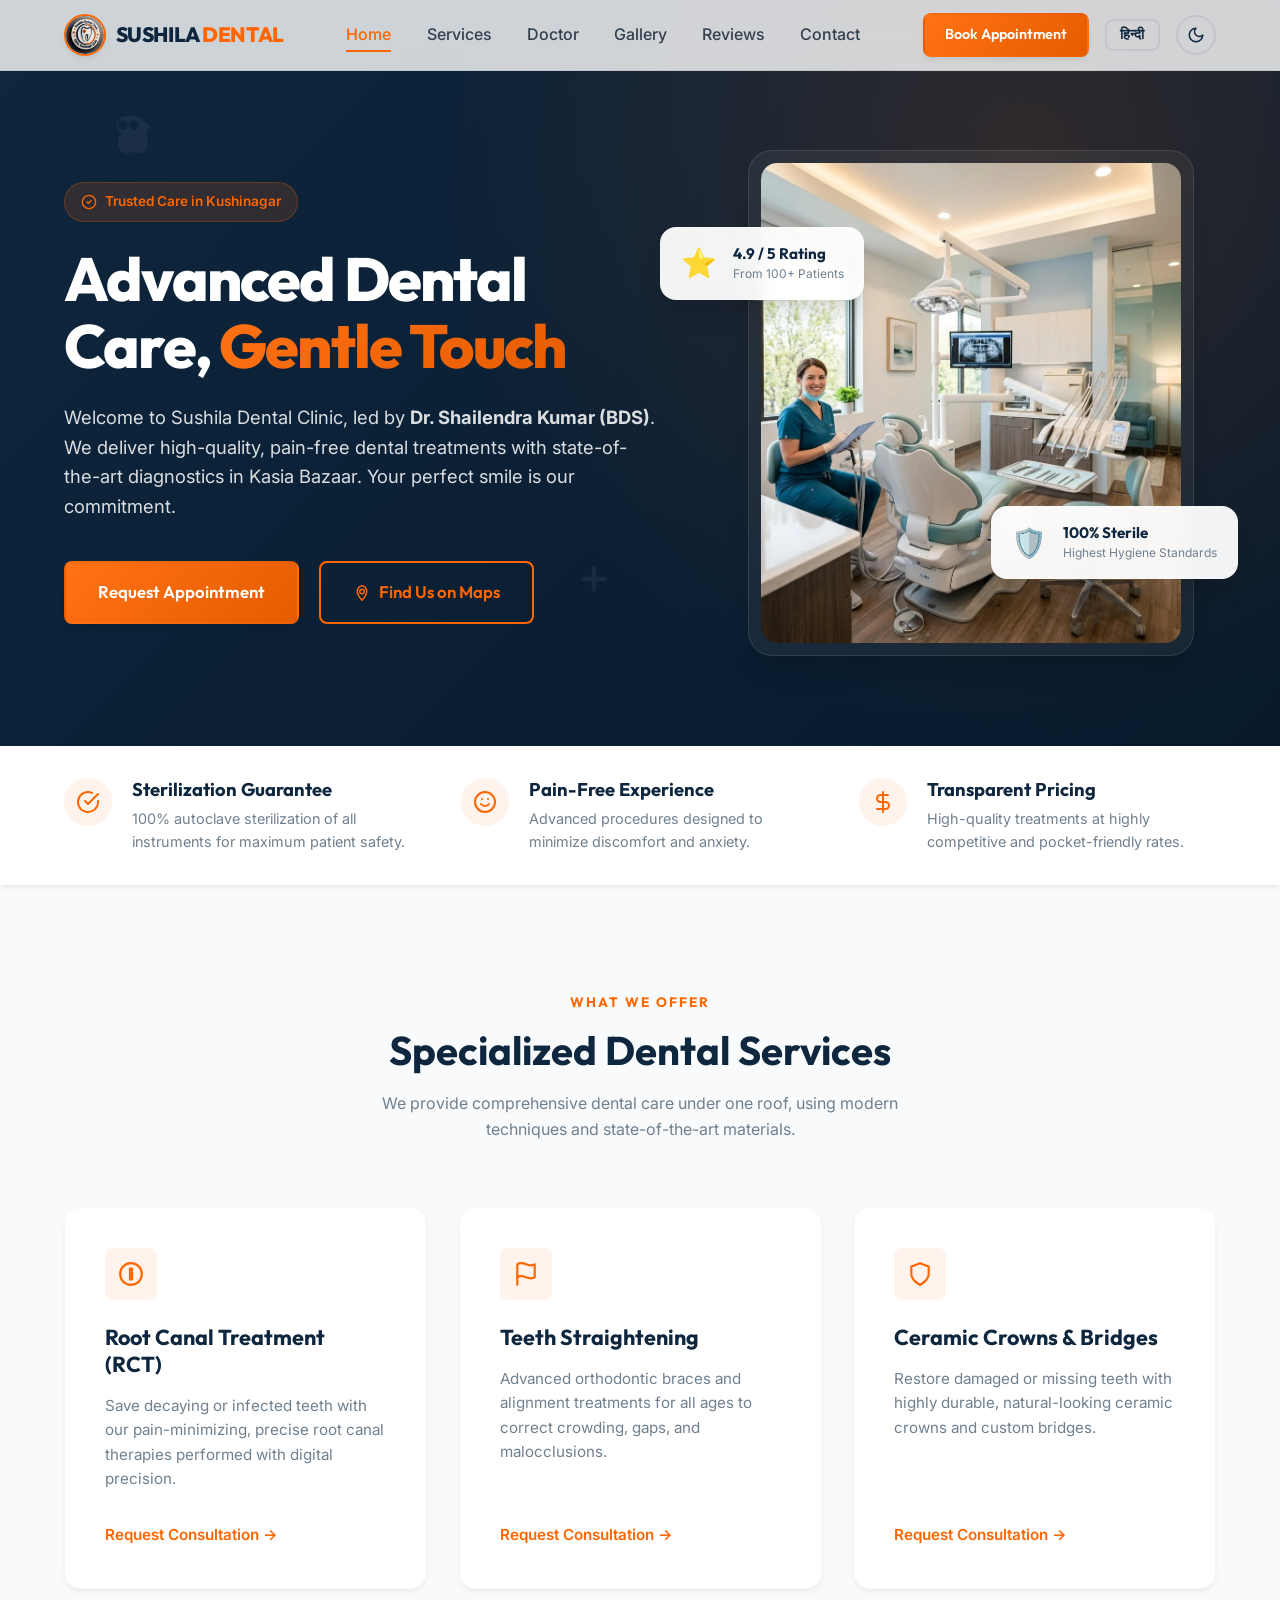
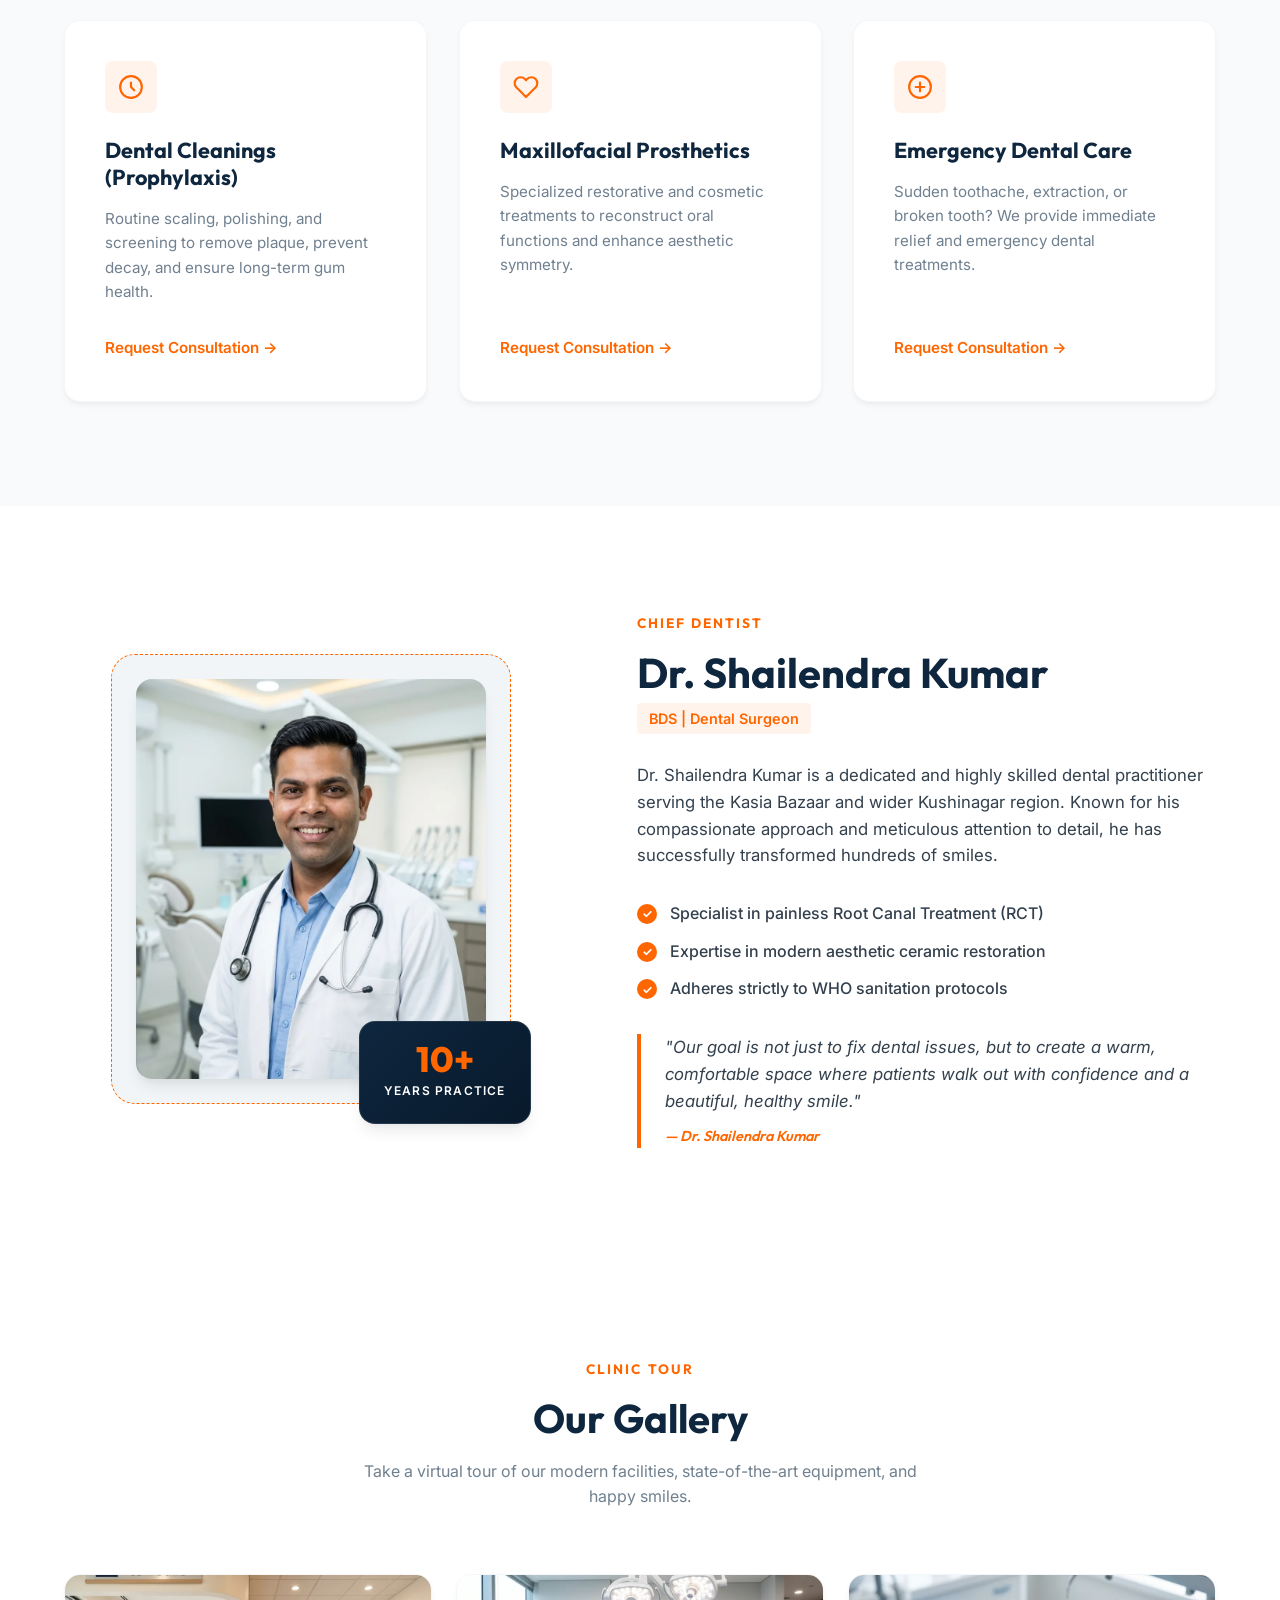
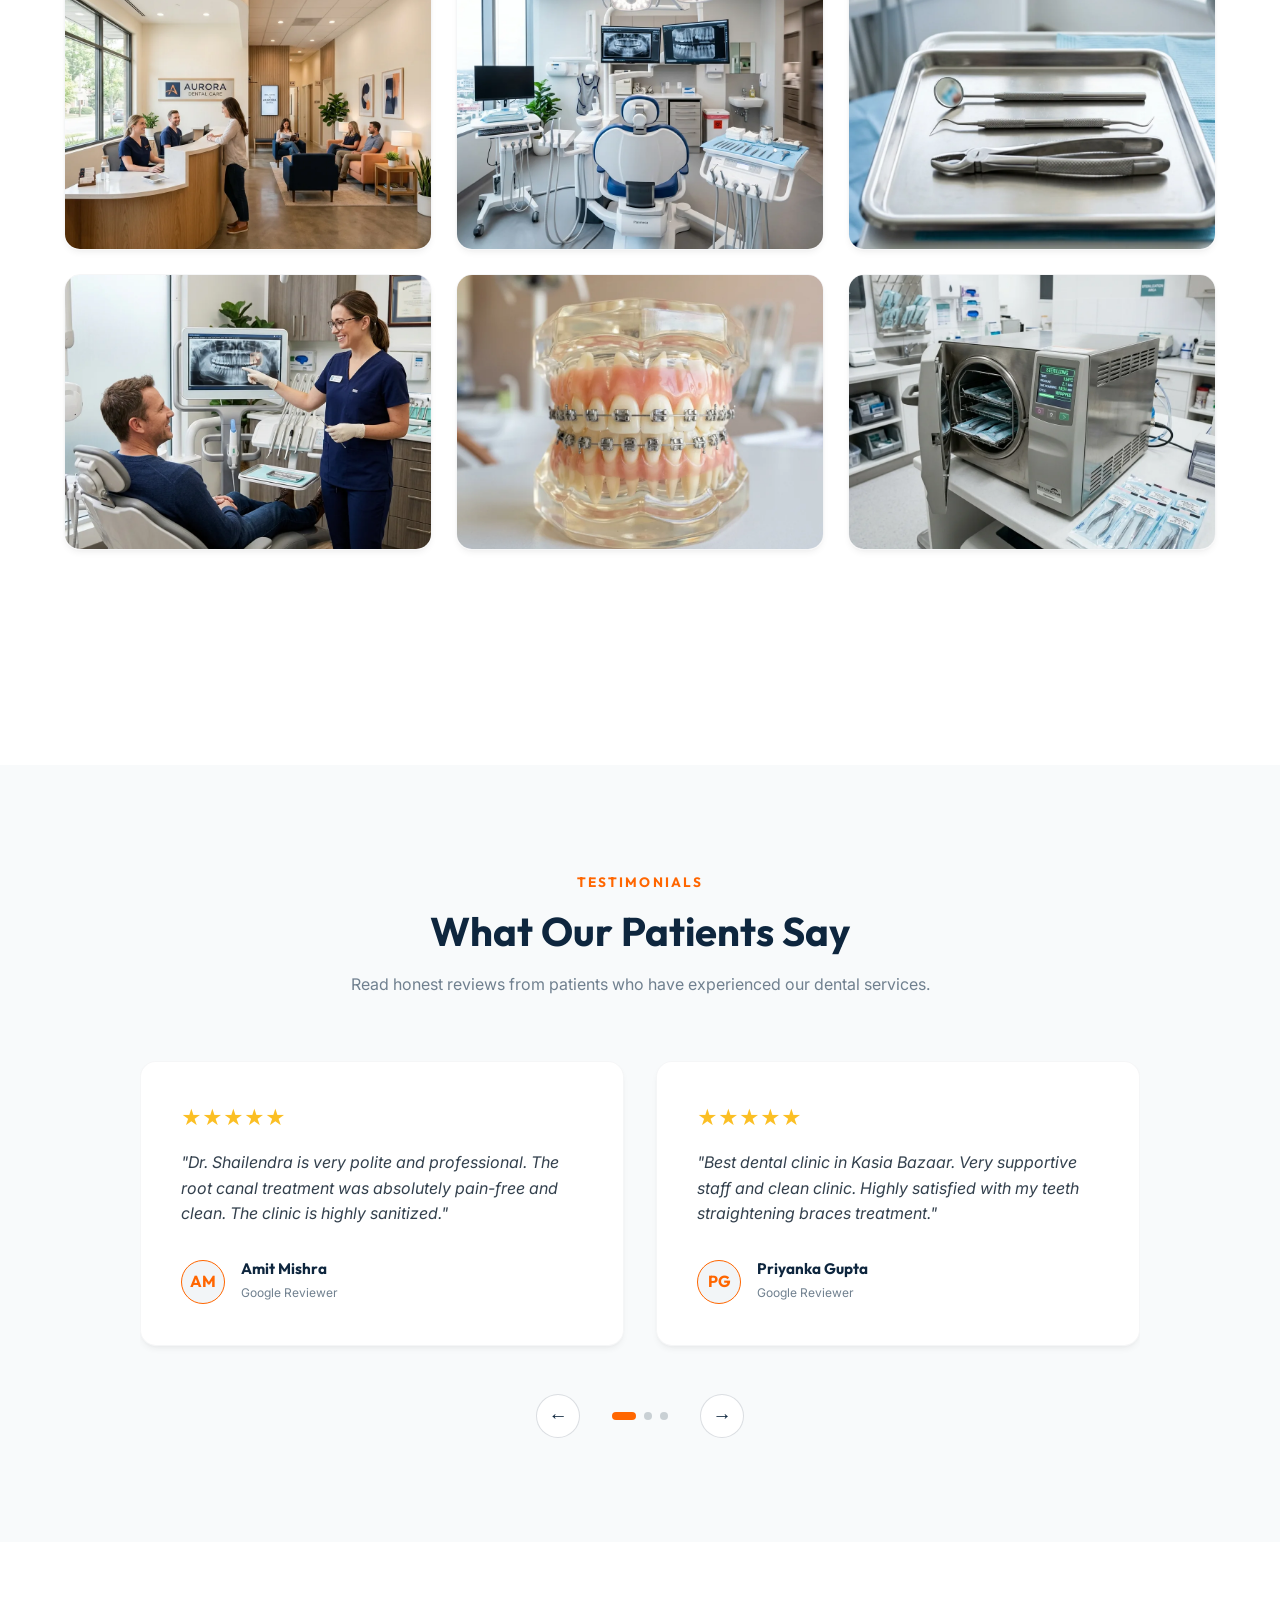
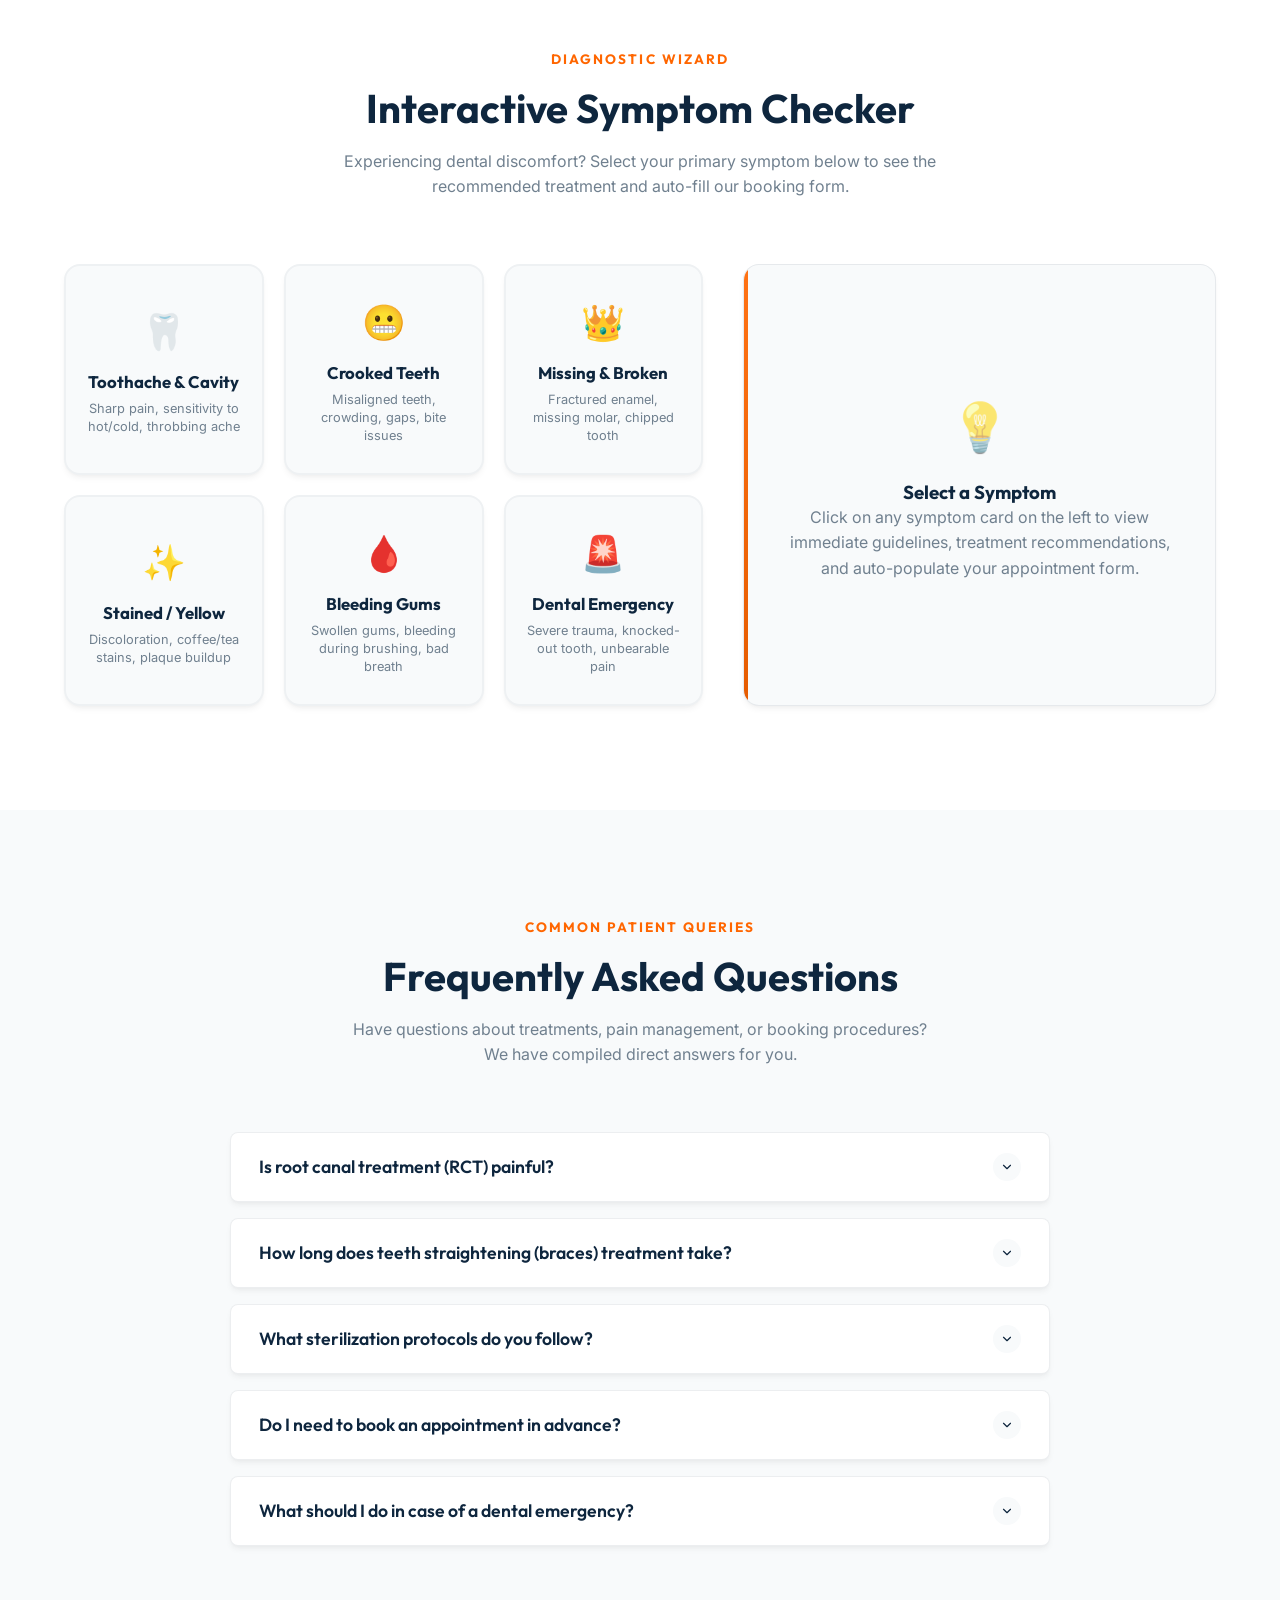
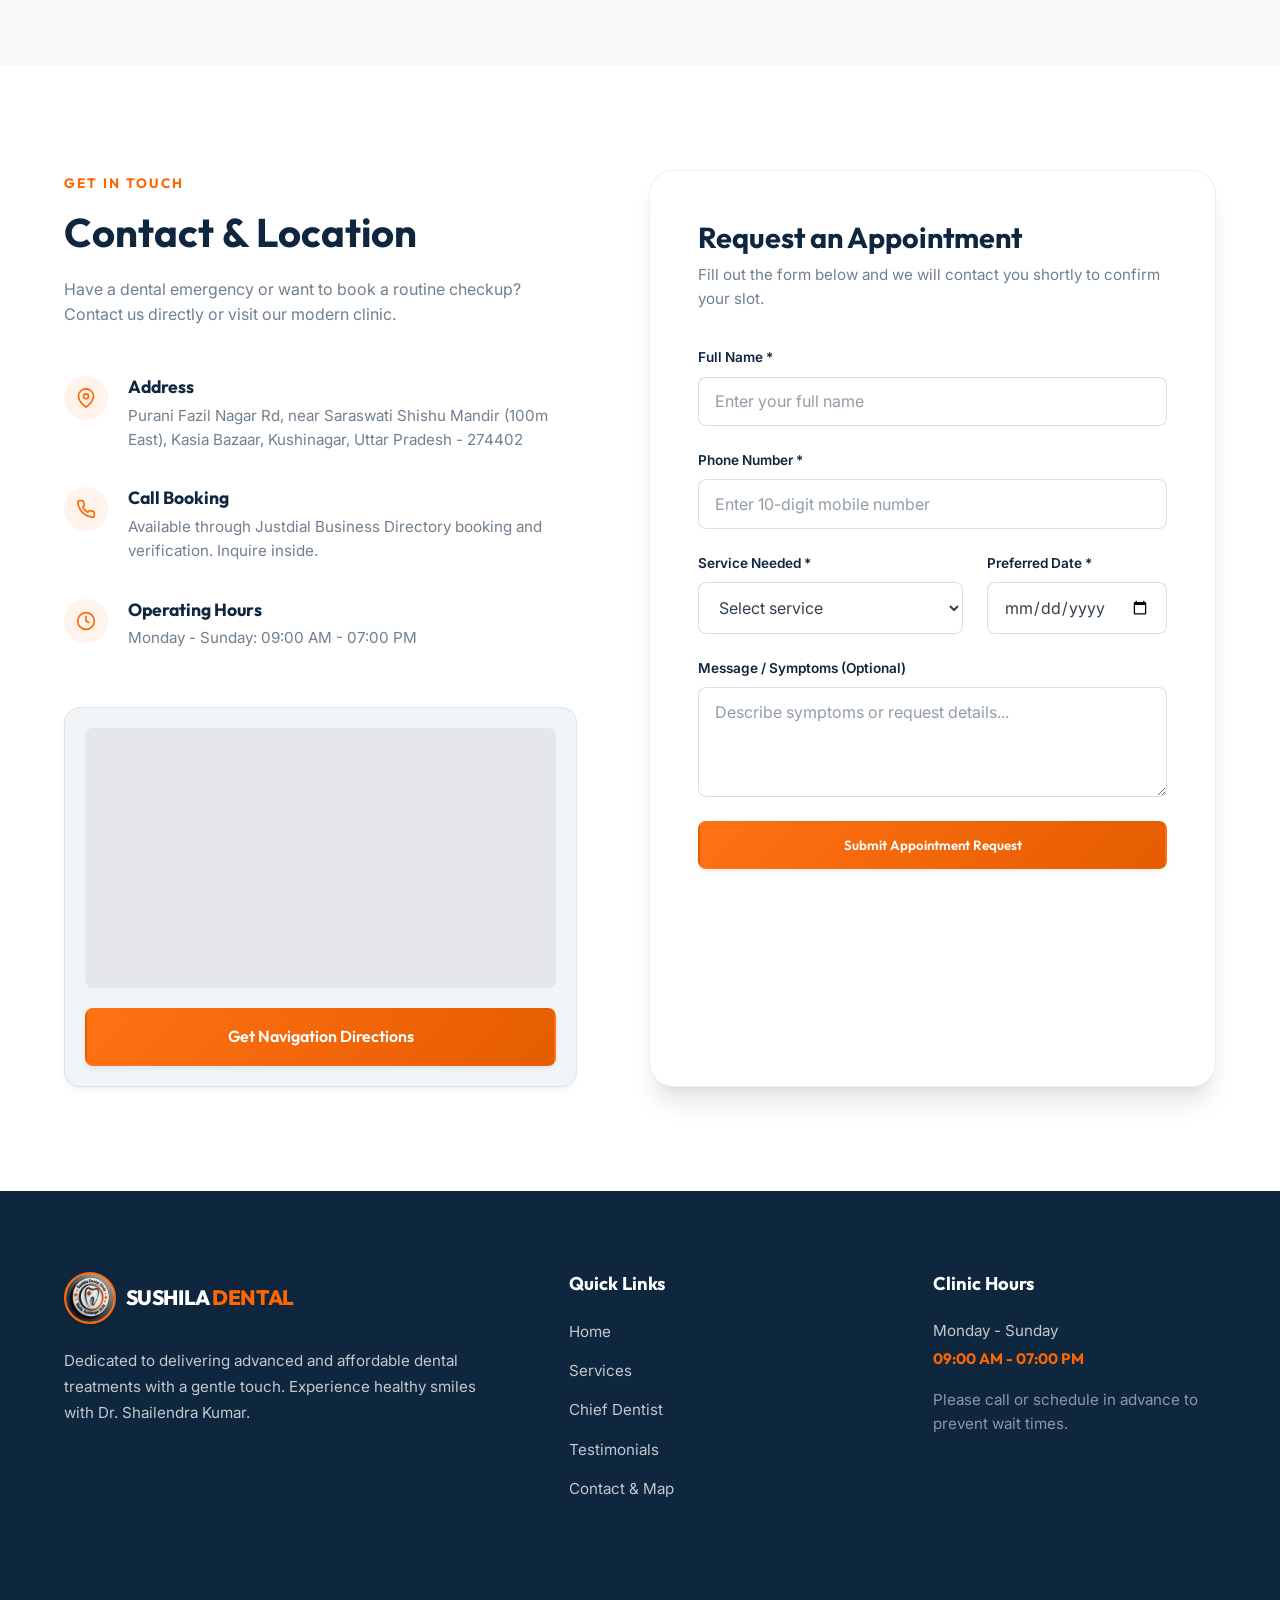
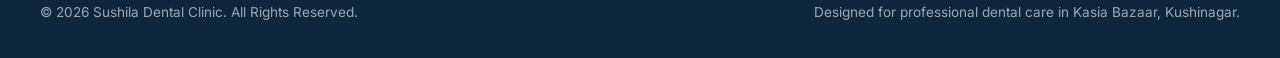
==== commit ad8dfe5e: "Add files via upload" ====
--- a/index.html
+++ b/index.html
@@ -70,6 +70,8 @@
 </head>
 <body>
 
+    <div class="scroll-progress-container"><div class="scroll-progress-bar" id="scrollProgress"></div></div>
+
     <!-- Header Navigation -->
     <header class="main-header">
         <div class="container nav-container">
@@ -91,6 +93,23 @@
 
             <div class="nav-actions">
                 <a href="#contact" class="btn btn-primary btn-sm">Book Appointment</a>
+                <a href="index-hi.html" class="lang-switch-btn" title="हिन्दी में अनुवाद करें">हिन्दी</a>
+                <button class="theme-toggle-btn" id="themeToggleBtn" aria-label="Toggle Dark/Light Mode">
+                    <svg class="sun-icon" viewBox="0 0 24 24" fill="none" stroke="currentColor" stroke-width="2" stroke-linecap="round" stroke-linejoin="round">
+                        <circle cx="12" cy="12" r="4"></circle>
+                        <path d="M12 2v2"></path>
+                        <path d="M12 20v2"></path>
+                        <path d="m4.93 4.93 1.41 1.41"></path>
+                        <path d="m17.66 17.66 1.41 1.41"></path>
+                        <path d="M2 12h2"></path>
+                        <path d="M20 12h2"></path>
+                        <path d="m6.34 17.66-1.41 1.41"></path>
+                        <path d="m19.07 4.93-1.41 1.41"></path>
+                    </svg>
+                    <svg class="moon-icon" viewBox="0 0 24 24" fill="none" stroke="currentColor" stroke-width="2" stroke-linecap="round" stroke-linejoin="round">
+                        <path d="M12 3a6 6 0 0 0 9 9 9 9 0 1 1-9-9Z"></path>
+                    </svg>
+                </button>
                 <button class="hamburger-menu" id="hamburgerBtn" aria-label="Toggle Menu">
                     <span></span>
                     <span></span>
@@ -103,6 +122,14 @@
     <!-- Hero Section -->
     <section id="hero" class="hero-section">
         <div class="hero-bg-overlay"></div>
+        <div class="hero-shapes">
+            <!-- SVG Silhouette 1: Tooth -->
+            <svg class="floating-shape floating-shape-1" width="48" height="48" viewBox="0 0 24 24" fill="currentColor"><path d="M12 2C9.5 2 7.5 4 7.5 6.5c0 1.6.8 3 2.1 3.9C9 11.5 8 13.5 8 15.5c0 2.5 1.5 4.5 3.5 5 1.5.4 3 0 4-1 1 1 2.5 1.4 4 1 2-.5 3.5-2.5 3.5-5 0-2-1-4-1.6-5.1 1.3-.9 2.1-2.3 2.1-3.9C20.5 4 18.5 2 16 2h-4zm-4 4.5c0-1.4 1.1-2.5 2.5-2.5S13 5.1 13 6.5s-1.1 2.5-2.5 2.5S8 7.9 8 6.5zm8-2.5c1.4 0 2.5 1.1 2.5 2.5s-1.1 2.5-2.5 2.5-2.5-1.1-2.5-2.5 1.1-2.5 2.5-2.5z"/></svg>
+            <!-- SVG Silhouette 2: Dental Cross -->
+            <svg class="floating-shape floating-shape-2" width="36" height="36" viewBox="0 0 24 24" fill="currentColor"><path d="M19 10.5h-5.5V5c0-.8-.7-1.5-1.5-1.5s-1.5.7-1.5 1.5v5.5H5c-.8 0-1.5.7-1.5 1.5s.7 1.5 1.5 1.5h5.5V19c0 .8.7 1.5 1.5 1.5s1.5-.7 1.5-1.5v-5.5H19c.8 0 1.5-.7 1.5-1.5s-.7-1.5-1.5-1.5z"/></svg>
+            <!-- SVG Silhouette 3: Tooth -->
+            <svg class="floating-shape floating-shape-3" width="40" height="40" viewBox="0 0 24 24" fill="currentColor"><path d="M12 2C9.5 2 7.5 4 7.5 6.5c0 1.6.8 3 2.1 3.9C9 11.5 8 13.5 8 15.5c0 2.5 1.5 4.5 3.5 5 1.5.4 3 0 4-1 1 1 2.5 1.4 4 1 2-.5 3.5-2.5 3.5-5 0-2-1-4-1.6-5.1 1.3-.9 2.1-2.3 2.1-3.9C20.5 4 18.5 2 16 2h-4zm-4 4.5c0-1.4 1.1-2.5 2.5-2.5S13 5.1 13 6.5s-1.1 2.5-2.5 2.5S8 7.9 8 6.5zm8-2.5c1.4 0 2.5 1.1 2.5 2.5s-1.1 2.5-2.5 2.5-2.5-1.1-2.5-2.5 1.1-2.5 2.5-2.5z"/></svg>
+        </div>
         <div class="container hero-container">
             <div class="hero-content">
                 <div class="tagline-badge">
@@ -451,6 +478,253 @@
                     <button class="slider-btn prev-btn" id="prevBtn" aria-label="Previous Review">←</button>
                     <div class="slider-dots" id="sliderDots"></div>
                     <button class="slider-btn next-btn" id="nextBtn" aria-label="Next Review">→</button>
+                </div>
+            </div>
+        </div>
+    </section>
+
+    <!-- Symptom Checker Section -->
+    <section id="symptoms" class="symptom-section section-padding">
+        <div class="container">
+            <div class="section-header text-center">
+                <span class="sub-title">DIAGNOSTIC WIZARD</span>
+                <h2>Interactive Symptom Checker</h2>
+                <p>Experiencing dental discomfort? Select your primary symptom below to see the recommended treatment and auto-fill our booking form.</p>
+            </div>
+            
+            <div class="symptom-grid-layout animate-scroll">
+                <!-- Symptom Selector Cards Grid -->
+                <div class="symptom-cards-grid">
+                    <div class="symptom-card" data-symptom="toothache">
+                        <span class="symptom-card-icon">🦷</span>
+                        <h4>Toothache & Cavity</h4>
+                        <p>Sharp pain, sensitivity to hot/cold, throbbing ache</p>
+                    </div>
+                    <div class="symptom-card" data-symptom="crooked">
+                        <span class="symptom-card-icon">😬</span>
+                        <h4>Crooked Teeth</h4>
+                        <p>Misaligned teeth, crowding, gaps, bite issues</p>
+                    </div>
+                    <div class="symptom-card" data-symptom="missing">
+                        <span class="symptom-card-icon">👑</span>
+                        <h4>Missing & Broken</h4>
+                        <p>Fractured enamel, missing molar, chipped tooth</p>
+                    </div>
+                    <div class="symptom-card" data-symptom="stained">
+                        <span class="symptom-card-icon">✨</span>
+                        <h4>Stained / Yellow</h4>
+                        <p>Discoloration, coffee/tea stains, plaque buildup</p>
+                    </div>
+                    <div class="symptom-card" data-symptom="bleeding">
+                        <span class="symptom-card-icon">🩸</span>
+                        <h4>Bleeding Gums</h4>
+                        <p>Swollen gums, bleeding during brushing, bad breath</p>
+                    </div>
+                    <div class="symptom-card" data-symptom="emergency">
+                        <span class="symptom-card-icon">🚨</span>
+                        <h4>Dental Emergency</h4>
+                        <p>Severe trauma, knocked-out tooth, unbearable pain</p>
+                    </div>
+                </div>
+                
+                <!-- Recommendation Advice Panel -->
+                <div class="symptom-advice-panel">
+                    <div class="advice-placeholder" id="advicePlaceholder">
+                        <div class="advice-placeholder-icon">💡</div>
+                        <h3>Select a Symptom</h3>
+                        <p>Click on any symptom card on the left to view immediate guidelines, treatment recommendations, and auto-populate your appointment form.</p>
+                    </div>
+                    
+                    <!-- Content populated or toggled via JS -->
+                    <div class="advice-content" id="advice-toothache">
+                        <span class="advice-tag">Suggested: RCT or Filling</span>
+                        <h3>Severe Toothache / Deep Cavity</h3>
+                        <p class="advice-text">Persistent, throbbing pain or sharp reaction to cold/hot liquids often points to bacterial decay reaching the inner tooth nerve. This requires timely treatment to prevent serious infections or abscesses.</p>
+                        <div class="advice-tips">
+                            <h5>Immediate Self-Care Tips:</h5>
+                            <ul>
+                                <li>Rinse your mouth with warm salt water.</li>
+                                <li>Avoid chewing on the painful side.</li>
+                                <li>Book a dental examination as soon as possible.</li>
+                            </ul>
+                        </div>
+                        <button class="btn btn-primary btn-block apply-symptom-btn" data-service="rct" data-desc="I am experiencing persistent toothache and hot/cold sensitivity. I would like to check for cavities and discuss a potential Root Canal Treatment (RCT) or dental fillings.">
+                            Auto-fill Booking Form
+                        </button>
+                    </div>
+                    
+                    <div class="advice-content" id="advice-crooked">
+                        <span class="advice-tag">Suggested: Orthodontics Braces</span>
+                        <h3>Teeth Alignment & Crowding</h3>
+                        <p class="advice-text">Misaligned teeth, overcrowding, or gap issues are highly common and can cause plaque accumulation, uneven tooth wear, and chewing difficulties. Braces or aligners help achieve a balanced bite.</p>
+                        <div class="advice-tips">
+                            <h5>Immediate Self-Care Tips:</h5>
+                            <ul>
+                                <li>Use dental floss regularly to clean tight gaps.</li>
+                                <li>Avoid opening bottles or hard objects with your teeth.</li>
+                                <li>Schedule an orthodontic checkup to explore braces options.</li>
+                            </ul>
+                        </div>
+                        <button class="btn btn-primary btn-block apply-symptom-btn" data-service="braces" data-desc="I would like to schedule an orthodontic consultation to discuss teeth straightening, dental braces, or alignment solutions for crooked teeth/gaps.">
+                            Auto-fill Booking Form
+                        </button>
+                    </div>
+                    
+                    <div class="advice-content" id="advice-missing">
+                        <span class="advice-tag">Suggested: Ceramic Crowns / Bridges</span>
+                        <h3>Chipped, Missing or Broken Teeth</h3>
+                        <p class="advice-text">A broken, chipped, or missing tooth compromises your chewing efficiency and causes neighboring teeth to drift. Custom ceramic crowns or bridges restore function and aesthetic symmetry.</p>
+                        <div class="advice-tips">
+                            <h5>Immediate Self-Care Tips:</h5>
+                            <ul>
+                                <li>Keep the area clean by gentle rinsing.</li>
+                                <li>If a tooth chipped recently, try to locate and save the fragment.</li>
+                                <li>Schedule a crown/bridge restoration consultation.</li>
+                            </ul>
+                        </div>
+                        <button class="btn btn-primary btn-block apply-symptom-btn" data-service="crown" data-desc="I am looking to restore a chipped, broken, or missing tooth. I want to consult on dental crowns, caps, or bridges.">
+                            Auto-fill Booking Form
+                        </button>
+                    </div>
+                    
+                    <div class="advice-content" id="advice-stained">
+                        <span class="advice-tag">Suggested: Scaling & Cleaning</span>
+                        <h3>Yellowing, Stains or Plaque</h3>
+                        <p class="advice-text">Stains from food, tea, or smoking, alongside tartar accumulation, can lead to gum infections and enamel decay. Professional scaling and polishing safely restores your natural brightness.</p>
+                        <div class="advice-tips">
+                            <h5>Immediate Self-Care Tips:</h5>
+                            <ul>
+                                <li>Brush twice daily with a soft-bristled brush.</li>
+                                <li>Rinse with water immediately after drinking coffee or tea.</li>
+                                <li>Get a professional scaling and teeth cleaning done twice a year.</li>
+                            </ul>
+                        </div>
+                        <button class="btn btn-primary btn-block apply-symptom-btn" data-service="cleaning" data-desc="I want to book an appointment for professional scaling, polishing, and teeth cleaning to remove stains and tartar.">
+                            Auto-fill Booking Form
+                        </button>
+                    </div>
+                    
+                    <div class="advice-content" id="advice-bleeding">
+                        <span class="advice-tag">Suggested: Periodontal / Gum Care</span>
+                        <h3>Bleeding Gums & Bad Breath</h3>
+                        <p class="advice-text">Bleeding gums during brushing or persistent bad breath are signs of gingivitis (gum inflammation). If ignored, plaque hardens below the gumline and can lead to tooth loosening.</p>
+                        <div class="advice-tips">
+                            <h5>Immediate Self-Care Tips:</h5>
+                            <ul>
+                                <li>Floss daily to remove interdental plaque.</li>
+                                <li>Use a mild antiseptic mouthwash.</li>
+                                <li>Schedule a cleaning and gum checkup immediately.</li>
+                            </ul>
+                        </div>
+                        <button class="btn btn-primary btn-block apply-symptom-btn" data-service="prosthetic" data-desc="I am experiencing swollen/bleeding gums or bad breath, and would like a thorough periodontal checkup and gum care appointment.">
+                            Auto-fill Booking Form
+                        </button>
+                    </div>
+                    
+                    <div class="advice-content" id="advice-emergency">
+                        <span class="advice-tag">Suggested: Emergency Care</span>
+                        <h3>Acute Pain or Dental Trauma</h3>
+                        <p class="advice-text">Severe, unbearable toothache, facial swelling, or a knocked-out tooth from physical trauma are clinical emergencies. Quick attention can save a tooth and prevent serious systemic infections.</p>
+                        <div class="advice-tips">
+                            <h5>Emergency Instructions:</h5>
+                            <ul>
+                                <li>If a tooth is knocked out, keep it moist (in milk or saliva) and seek care within 1 hour.</li>
+                                <li>Apply a cold compress outside the cheek to reduce swelling.</li>
+                                <li>Contact the clinic immediately for an urgent slot.</li>
+                            </ul>
+                        </div>
+                        <button class="btn btn-primary btn-block apply-symptom-btn" data-service="other" data-desc="EMERGENCY DENTAL REQUEST: I have severe, acute pain / dental trauma and need immediate medical relief or extraction.">
+                            Auto-fill Booking Form
+                        </button>
+                    </div>
+                </div>
+            </div>
+        </div>
+    </section>
+
+    <!-- FAQ Accordion Section -->
+    <section id="faq" class="faq-section section-padding">
+        <div class="container">
+            <div class="section-header text-center">
+                <span class="sub-title">COMMON PATIENT QUERIES</span>
+                <h2>Frequently Asked Questions</h2>
+                <p>Have questions about treatments, pain management, or booking procedures? We have compiled direct answers for you.</p>
+            </div>
+            
+            <div class="faq-container animate-scroll">
+                <!-- FAQ Item 1 -->
+                <div class="faq-item">
+                    <div class="faq-header">
+                        <h3 class="faq-question">Is root canal treatment (RCT) painful?</h3>
+                        <div class="faq-icon-wrapper">
+                            <svg viewBox="0 0 24 24" fill="none" stroke="currentColor" stroke-width="2" stroke-linecap="round" stroke-linejoin="round"><polyline points="6 9 12 15 18 9"></polyline></svg>
+                        </div>
+                    </div>
+                    <div class="faq-collapse">
+                        <div class="faq-body">
+                            No, modern Root Canal Treatments are virtually pain-free. We use advanced local anesthesia to completely numb the tooth and surrounding area before the procedure. Most patients report that the procedure feels no different than getting a standard deep filling, and it immediately relieves the severe toothache caused by the infection.
+                        </div>
+                    </div>
+                </div>
+
+                <!-- FAQ Item 2 -->
+                <div class="faq-item">
+                    <div class="faq-header">
+                        <h3 class="faq-question">How long does teeth straightening (braces) treatment take?</h3>
+                        <div class="faq-icon-wrapper">
+                            <svg viewBox="0 0 24 24" fill="none" stroke="currentColor" stroke-width="2" stroke-linecap="round" stroke-linejoin="round"><polyline points="6 9 12 15 18 9"></polyline></svg>
+                        </div>
+                    </div>
+                    <div class="faq-collapse">
+                        <div class="faq-body">
+                            The duration of orthodontic treatment varies depending on the severity of misalignment, crowding, or gaps. On average, active treatment with dental braces or clear aligners takes between 12 to 24 months. During this time, you will visit the clinic once every 4 to 6 weeks for adjustments and progress monitoring.
+                        </div>
+                    </div>
+                </div>
+
+                <!-- FAQ Item 3 -->
+                <div class="faq-item">
+                    <div class="faq-header">
+                        <h3 class="faq-question">What sterilization protocols do you follow?</h3>
+                        <div class="faq-icon-wrapper">
+                            <svg viewBox="0 0 24 24" fill="none" stroke="currentColor" stroke-width="2" stroke-linecap="round" stroke-linejoin="round"><polyline points="6 9 12 15 18 9"></polyline></svg>
+                        </div>
+                    </div>
+                    <div class="faq-collapse">
+                        <div class="faq-body">
+                            Patient safety is our absolute priority. We strictly follow WHO and IDA sterilization guidelines. All reusable dental instruments undergo a rigorous 4-step process: chemical pre-disinfection, ultrasonic cleaning, pouching, and high-pressure steam sterilization in a medical-grade autoclave. Single-use items are discarded immediately, and treatment chairs are sanitized after every patient.
+                        </div>
+                    </div>
+                </div>
+
+                <!-- FAQ Item 4 -->
+                <div class="faq-item">
+                    <div class="faq-header">
+                        <h3 class="faq-question">Do I need to book an appointment in advance?</h3>
+                        <div class="faq-icon-wrapper">
+                            <svg viewBox="0 0 24 24" fill="none" stroke="currentColor" stroke-width="2" stroke-linecap="round" stroke-linejoin="round"><polyline points="6 9 12 15 18 9"></polyline></svg>
+                        </div>
+                    </div>
+                    <div class="faq-collapse">
+                        <div class="faq-body">
+                            While we do accommodate walk-in patients when slots are free, we highly recommend booking an appointment in advance. Scheduling your visit ensures minimal waiting times and allows Dr. Shailendra Kumar to dedicate full, uninterrupted time to your diagnosis and treatment. You can use our online form or call us to reserve a slot.
+                        </div>
+                    </div>
+                </div>
+
+                <!-- FAQ Item 5 -->
+                <div class="faq-item">
+                    <div class="faq-header">
+                        <h3 class="faq-question">What should I do in case of a dental emergency?</h3>
+                        <div class="faq-icon-wrapper">
+                            <svg viewBox="0 0 24 24" fill="none" stroke="currentColor" stroke-width="2" stroke-linecap="round" stroke-linejoin="round"><polyline points="6 9 12 15 18 9"></polyline></svg>
+                        </div>
+                    </div>
+                    <div class="faq-collapse">
+                        <div class="faq-body">
+                            In case of a dental emergency (such as a knocked-out tooth, severe jaw trauma, facial swelling, or bleeding), contact the clinic immediately. If a tooth is knocked out, handle it only by the crown (top part), rinse it gently without scrubbing, and place it in a container of cold milk or clean saliva. Seek emergency dental care within 60 minutes for the highest chance of saving the tooth.
+                        </div>
+                    </div>
                 </div>
             </div>
         </div>
--- a/style.css
+++ b/style.css
@@ -4,7 +4,7 @@
 :root {
     --primary-dark: hsl(210, 63%, 15%);      /* Deep Indigo-Teal */
     --primary-light: hsl(210, 25%, 96%);
-    --accent-orange: hsl(24, 100%, 50%);        /* Fresh Medical Mint */
+    --accent-orange: hsl(24, 100%, 50%);        
     --accent-hover: hsl(24, 100%, 43%);
     --accent-light: hsl(24, 100%, 96%);
     --text-main: hsl(210, 20%, 25%);
@@ -13,6 +13,14 @@
     --bg-body: hsl(210, 30%, 98%);
     --bg-gradient: linear-gradient(135deg, var(--primary-dark) 0%, hsl(210, 70%, 10%) 100%);
     --orange-gradient: linear-gradient(135deg, hsl(24, 100%, 54%) 0%, hsl(24, 100%, 45%) 100%);
+    --border-color: rgba(14, 38, 62, 0.08);
+    --border-color-card: rgba(14, 38, 62, 0.04);
+    --header-bg: rgba(255, 255, 255, 0.8);
+    --footer-bg: hsl(210, 63%, 15%);
+    --footer-text: rgba(255, 255, 255, 0.75);
+    --footer-heading: hsl(0, 0%, 100%);
+    --input-border: rgba(14, 38, 62, 0.15);
+    --input-placeholder: rgba(14, 38, 62, 0.45);
     
     /* Fonts */
     --font-heading: 'Outfit', sans-serif;
@@ -35,6 +43,49 @@
 }
 
 /* ==========================================================================
+   DARK THEME VARIABLE OVERRIDES
+   ========================================================================== */
+[data-theme="dark"] {
+    --primary-dark: hsl(210, 25%, 96%);
+    --primary-light: hsl(210, 45%, 15%);
+    --text-main: hsl(210, 15%, 85%);
+    --text-muted: hsl(210, 12%, 60%);
+    --bg-white: hsl(210, 45%, 12%);
+    --bg-body: hsl(210, 55%, 8%);
+    --bg-gradient: linear-gradient(135deg, hsl(210, 60%, 8%) 0%, hsl(210, 70%, 4%) 100%);
+    --accent-light: hsl(24, 45%, 15%);
+    --accent-orange: hsl(24, 100%, 55%);
+    --accent-hover: hsl(24, 100%, 62%);
+    --border-color: rgba(255, 255, 255, 0.12);
+    --border-color-card: rgba(255, 255, 255, 0.06);
+    --header-bg: rgba(14, 25, 36, 0.85);
+    --footer-bg: hsl(210, 60%, 5%);
+    --footer-text: hsl(210, 15%, 75%);
+    --footer-heading: hsl(210, 25%, 96%);
+    --input-border: rgba(255, 255, 255, 0.2);
+    --input-placeholder: rgba(255, 255, 255, 0.45);
+    --shadow-sm: 0 4px 6px -1px rgba(0, 0, 0, 0.2), 0 2px 4px -1px rgba(0, 0, 0, 0.15);
+    --shadow-md: 0 10px 15px -3px rgba(0, 0, 0, 0.25), 0 4px 6px -2px rgba(0, 0, 0, 0.15);
+    --shadow-lg: 0 20px 25px -5px rgba(0, 0, 0, 0.35), 0 10px 10px -5px rgba(0, 0, 0, 0.2);
+}
+
+/* Smooth transitions for theme switching */
+body, .main-header, section, .service-card, .review-card, .form-container, .contact-item, 
+.usp-item, .usp-item-interactive, .logo-text, h1, h2, h3, h4, p, .nav-link, .btn, 
+input, select, textarea, .faq-item, .faq-header, .symptom-card, .symptom-advice-panel, .advice-tips {
+    transition: background-color var(--transition-normal), 
+                color var(--transition-normal), 
+                border-color var(--transition-normal), 
+                box-shadow var(--transition-normal);
+}
+
+[data-theme="dark"] input,
+[data-theme="dark"] select,
+[data-theme="dark"] textarea {
+    color-scheme: dark;
+}
+
+/* ==========================================================================
    BASE & RESET STYLES
    ========================================================================== */
 *, *::before, *::after {
@@ -202,10 +253,10 @@
     left: 0;
     width: 100%;
     z-index: 1000;
-    background: rgba(255, 255, 255, 0.8);
+    background: var(--header-bg, rgba(255, 255, 255, 0.8));
     backdrop-filter: blur(12px);
     -webkit-backdrop-filter: blur(12px);
-    border-bottom: 1px solid rgba(14, 38, 62, 0.08);
+    border-bottom: 1px solid var(--border-color);
     transition: var(--transition-normal);
 }
 
@@ -954,7 +1005,7 @@
     padding: 3rem;
     border-radius: var(--border-radius-lg);
     box-shadow: var(--shadow-lg);
-    border: 1px solid rgba(15, 118, 110, 0.06);
+    border: 1px solid var(--border-color);
 }
 
 .form-container h3 {
@@ -990,7 +1041,7 @@
 .form-group input, .form-group select, .form-group textarea {
     padding: 0.85rem 1rem;
     border-radius: var(--border-radius-sm);
-    border: 1.5px solid rgba(14, 38, 62, 0.15);
+    border: 1.5px solid var(--input-border, rgba(14, 38, 62, 0.15));
     background-color: var(--bg-white);
     color: var(--text-main);
     transition: var(--transition-fast);
@@ -1003,7 +1054,7 @@
 }
 
 .form-group input::placeholder, .form-group textarea::placeholder {
-    color: rgba(14, 38, 62, 0.35);
+    color: var(--input-placeholder, rgba(14, 38, 62, 0.35));
 }
 
 .error-msg {
@@ -1092,10 +1143,10 @@
    FOOTER SECTION
    ========================================================================== */
 .main-footer {
-    background-color: var(--primary-dark);
-    color: rgba(255, 255, 255, 0.75);
+    background-color: var(--footer-bg, var(--primary-dark));
+    color: var(--footer-text, rgba(255, 255, 255, 0.75));
     padding-top: 5rem;
-    border-top: 1px solid rgba(255, 255, 255, 0.05);
+    border-top: 1px solid var(--border-color);
 }
 
 .footer-grid {
@@ -1103,7 +1154,7 @@
     grid-template-columns: 1.5fr 1fr 1fr;
     gap: 5rem;
     padding-bottom: 4rem;
-    border-bottom: 1px solid rgba(255, 255, 255, 0.08);
+    border-bottom: 1px solid var(--border-color);
 }
 
 .footer-brand .logo-area {
@@ -1111,7 +1162,7 @@
 }
 
 .footer-brand .logo-text {
-    color: var(--bg-white);
+    color: var(--footer-heading, var(--bg-white));
 }
 
 .footer-brand p {
@@ -1120,7 +1171,7 @@
 }
 
 .footer-links h4, .footer-timings h4 {
-    color: var(--bg-white);
+    color: var(--footer-heading, var(--bg-white));
     font-size: 1.15rem;
     margin-bottom: 1.5rem;
 }
@@ -1133,6 +1184,7 @@
 
 .footer-links a {
     font-size: 0.95rem;
+    color: var(--footer-text, rgba(255, 255, 255, 0.75));
 }
 
 .footer-links a:hover {
@@ -1155,7 +1207,8 @@
 
 .sub-note {
     font-size: 0.8rem;
-    color: rgba(255, 255, 255, 0.45);
+    color: var(--footer-text, rgba(255, 255, 255, 0.45));
+    opacity: 0.7;
 }
 
 .footer-bottom {
@@ -1164,7 +1217,8 @@
     align-items: center;
     padding: 2.2rem 0;
     font-size: 0.85rem;
-    color: rgba(255, 255, 255, 0.45);
+    color: var(--footer-text, rgba(255, 255, 255, 0.45));
+    opacity: 0.8;
 }
 
 /* ==========================================================================
@@ -1530,3 +1584,512 @@
         font-size: 2.2rem;
     }
 }
+
+/* ==========================================================================
+   SCROLL PROGRESS BAR
+   ========================================================================== */
+.scroll-progress-container {
+    position: fixed;
+    top: 0;
+    left: 0;
+    width: 100%;
+    height: 4px;
+    background-color: transparent;
+    z-index: 9999;
+    pointer-events: none;
+}
+
+.scroll-progress-bar {
+    width: 0%;
+    height: 100%;
+    background: var(--orange-gradient);
+    border-radius: 0 2px 2px 0;
+    transition: width 0.1s ease-out;
+    box-shadow: 0 0 8px rgba(255, 102, 0, 0.6);
+}
+
+/* ==========================================================================
+   THEME TOGGLE BUTTON
+   ========================================================================== */
+.theme-toggle-btn {
+    background: transparent;
+    border: 2px solid var(--border-color);
+    color: var(--primary-dark);
+    width: 40px;
+    height: 40px;
+    border-radius: 50%;
+    display: flex;
+    align-items: center;
+    justify-content: center;
+    cursor: pointer;
+    font-size: 1.1rem;
+    transition: var(--transition-normal);
+}
+
+.theme-toggle-btn:hover {
+    color: var(--accent-orange);
+    border-color: var(--accent-orange);
+    background: var(--accent-light);
+    transform: rotate(15deg) scale(1.05);
+}
+
+.theme-toggle-btn svg {
+    width: 18px;
+    height: 18px;
+    fill: none;
+    stroke: currentColor;
+    stroke-width: 2;
+    stroke-linecap: round;
+    stroke-linejoin: round;
+    transition: transform 0.3s ease;
+}
+
+.theme-toggle-btn .sun-icon {
+    display: none;
+}
+
+.theme-toggle-btn .moon-icon {
+    display: block;
+}
+
+[data-theme="dark"] .theme-toggle-btn .sun-icon {
+    display: block;
+}
+
+[data-theme="dark"] .theme-toggle-btn .moon-icon {
+    display: none;
+}
+
+/* ==========================================================================
+   LANGUAGE SWITCHER BUTTON
+   ========================================================================== */
+.lang-switch-btn {
+    font-family: var(--font-heading);
+    font-weight: 600;
+    font-size: 0.85rem;
+    color: var(--primary-dark);
+    padding: 0.45rem 0.85rem;
+    border-radius: var(--border-radius-sm);
+    border: 2px solid var(--border-color);
+    transition: var(--transition-normal);
+    display: inline-flex;
+    align-items: center;
+    justify-content: center;
+    cursor: pointer;
+    line-height: 1;
+}
+
+.lang-switch-btn:hover {
+    color: var(--accent-orange);
+    border-color: var(--accent-orange);
+    background: var(--accent-light);
+    transform: translateY(-2px);
+    box-shadow: var(--shadow-sm);
+}
+
+/* ==========================================================================
+   FLOATING DENTAL SHAPES
+   ========================================================================== */
+.hero-shapes {
+    position: absolute;
+    top: 0;
+    left: 0;
+    width: 100%;
+    height: 100%;
+    pointer-events: none;
+    overflow: hidden;
+    z-index: 1;
+}
+
+.floating-shape {
+    position: absolute;
+    opacity: 0.05;
+    color: var(--bg-white);
+    animation: drift 8s ease-in-out infinite;
+}
+
+.floating-shape-1 {
+    top: 15%;
+    left: 8%;
+    animation-duration: 9s;
+}
+
+.floating-shape-2 {
+    bottom: 20%;
+    left: 45%;
+    animation-duration: 12s;
+    animation-delay: 2s;
+}
+
+.floating-shape-3 {
+    top: 25%;
+    right: 12%;
+    animation-duration: 10s;
+    animation-delay: 1s;
+}
+
+@keyframes drift {
+    0%, 100% {
+        transform: translateY(0) rotate(0deg) scale(1);
+    }
+    50% {
+        transform: translateY(-20px) rotate(90deg) scale(1.1);
+    }
+}
+
+/* ==========================================================================
+   INTERACTIVE SYMPTOM CHECKER
+   ========================================================================== */
+.symptom-section {
+    background-color: var(--bg-white);
+}
+
+.symptom-grid-layout {
+    display: grid;
+    grid-template-columns: 1.15fr 0.85fr;
+    gap: 2.5rem;
+}
+
+.symptom-cards-grid {
+    display: grid;
+    grid-template-columns: repeat(3, 1fr);
+    gap: 1.25rem;
+}
+
+.symptom-card {
+    background-color: var(--bg-body);
+    border: 2px solid var(--border-color-card);
+    border-radius: var(--border-radius-md);
+    padding: 1.75rem 1.25rem;
+    cursor: pointer;
+    text-align: center;
+    transition: var(--transition-normal);
+    box-shadow: var(--shadow-sm);
+    display: flex;
+    flex-direction: column;
+    align-items: center;
+    justify-content: center;
+}
+
+.symptom-card:hover {
+    transform: translateY(-4px);
+    box-shadow: var(--shadow-md);
+    border-color: rgba(255, 102, 0, 0.2);
+}
+
+.symptom-card.active {
+    background-color: var(--bg-white);
+    border-color: var(--accent-orange);
+    box-shadow: var(--shadow-glow), var(--shadow-md);
+}
+
+.symptom-card-icon {
+    font-size: 2.2rem;
+    margin-bottom: 0.75rem;
+    display: inline-block;
+    transition: var(--transition-normal);
+}
+
+.symptom-card.active .symptom-card-icon {
+    transform: scale(1.15) rotate(5deg);
+}
+
+.symptom-card h4 {
+    font-size: 1.05rem;
+    font-weight: 700;
+    margin-bottom: 0.5rem;
+    color: var(--primary-dark);
+}
+
+.symptom-card p {
+    font-size: 0.8rem;
+    color: var(--text-muted);
+    line-height: 1.4;
+}
+
+.symptom-advice-panel {
+    background: var(--bg-body);
+    border: 1px solid var(--border-color);
+    border-radius: var(--border-radius-md);
+    padding: 2.5rem;
+    display: flex;
+    flex-direction: column;
+    justify-content: center;
+    box-shadow: var(--shadow-sm);
+    position: relative;
+    overflow: hidden;
+}
+
+.symptom-advice-panel::before {
+    content: '';
+    position: absolute;
+    top: 0;
+    left: 0;
+    width: 4px;
+    height: 100%;
+    background: var(--orange-gradient);
+}
+
+.advice-placeholder {
+    text-align: center;
+    color: var(--text-muted);
+}
+
+.advice-placeholder-icon {
+    font-size: 3rem;
+    margin-bottom: 1rem;
+    opacity: 0.55;
+    animation: pulse-glow 2.5s infinite ease-in-out;
+}
+
+@keyframes pulse-glow {
+    0%, 100% {
+        transform: scale(1);
+        opacity: 0.55;
+    }
+    50% {
+        transform: scale(1.08);
+        opacity: 0.9;
+    }
+}
+
+.advice-content {
+    display: none;
+}
+
+.advice-content.active {
+    display: block;
+    animation: fadeIn 0.4s ease-out forwards;
+}
+
+.advice-tag {
+    display: inline-block;
+    background-color: var(--accent-light);
+    color: var(--accent-orange);
+    padding: 0.35rem 0.85rem;
+    border-radius: 50px;
+    font-weight: 700;
+    font-size: 0.8rem;
+    margin-bottom: 1.25rem;
+    text-transform: uppercase;
+    letter-spacing: 0.05em;
+    border: 1px solid rgba(255, 102, 0, 0.15);
+}
+
+.advice-content h3 {
+    font-size: 1.6rem;
+    margin-bottom: 0.75rem;
+    color: var(--primary-dark);
+}
+
+.advice-text {
+    font-size: 0.95rem;
+    color: var(--text-main);
+    margin-bottom: 1.75rem;
+    line-height: 1.6;
+}
+
+.advice-tips {
+    margin-bottom: 2rem;
+    background-color: var(--bg-white);
+    padding: 1.5rem;
+    border-radius: var(--border-radius-sm);
+    border: 1px dashed var(--border-color);
+}
+
+.advice-tips h5 {
+    font-size: 0.95rem;
+    font-weight: 700;
+    margin-bottom: 0.75rem;
+    color: var(--primary-dark);
+}
+
+.advice-tips ul {
+    list-style: none;
+    padding-left: 0;
+}
+
+.advice-tips li {
+    font-size: 0.85rem;
+    color: var(--text-muted);
+    position: relative;
+    padding-left: 1.25rem;
+    margin-bottom: 0.5rem;
+}
+
+.advice-tips li:last-child {
+    margin-bottom: 0;
+}
+
+.advice-tips li::before {
+    content: '•';
+    color: var(--accent-orange);
+    position: absolute;
+    left: 0;
+    font-weight: bold;
+    font-size: 1.1rem;
+    line-height: 1;
+}
+
+/* ==========================================================================
+   FAQ ACCORDION SECTION
+   ========================================================================== */
+.faq-section {
+    background-color: var(--bg-body);
+}
+
+.faq-container {
+    max-width: 820px;
+    margin: 0 auto;
+}
+
+.faq-item {
+    background-color: var(--bg-white);
+    border: 1px solid var(--border-color);
+    border-radius: var(--border-radius-sm);
+    margin-bottom: 1rem;
+    overflow: hidden;
+    box-shadow: var(--shadow-sm);
+    transition: var(--transition-normal);
+}
+
+.faq-item:hover {
+    box-shadow: var(--shadow-md);
+    border-color: rgba(255, 102, 0, 0.2);
+}
+
+.faq-header {
+    padding: 1.25rem 1.75rem;
+    display: flex;
+    align-items: center;
+    justify-content: space-between;
+    cursor: pointer;
+    user-select: none;
+}
+
+.faq-question {
+    font-family: var(--font-heading);
+    font-size: 1.1rem;
+    font-weight: 600;
+    color: var(--primary-dark);
+    margin-right: 1.5rem;
+}
+
+.faq-icon-wrapper {
+    width: 28px;
+    height: 28px;
+    border-radius: 50%;
+    background-color: var(--bg-body);
+    display: flex;
+    align-items: center;
+    justify-content: center;
+    transition: var(--transition-normal);
+    color: var(--primary-dark);
+    flex-shrink: 0;
+}
+
+.faq-icon-wrapper svg {
+    width: 14px;
+    height: 14px;
+    transition: var(--transition-normal);
+}
+
+.faq-item.active {
+    border-color: var(--accent-orange);
+}
+
+.faq-item.active .faq-icon-wrapper {
+    background-color: var(--accent-orange);
+    color: var(--bg-white);
+}
+
+.faq-item.active .faq-icon-wrapper svg {
+    transform: rotate(180deg);
+}
+
+.faq-collapse {
+    max-height: 0;
+    overflow: hidden;
+    transition: max-height 0.3s ease-out;
+}
+
+.faq-body {
+    padding: 0 1.75rem 1.5rem 1.75rem;
+    font-size: 0.95rem;
+    color: var(--text-main);
+    line-height: 1.6;
+}
+
+/* ==========================================================================
+   ENHANCED SCROLLBAR & FORM INPUT GLOW
+   ========================================================================== */
+::-webkit-scrollbar {
+    width: 10px;
+}
+
+::-webkit-scrollbar-track {
+    background: var(--bg-body);
+}
+
+::-webkit-scrollbar-thumb {
+    background: hsl(210, 15%, 75%);
+    border-radius: 5px;
+}
+
+[data-theme="dark"] ::-webkit-scrollbar-thumb {
+    background: hsl(210, 20%, 25%);
+}
+
+::-webkit-scrollbar-thumb:hover {
+    background: var(--accent-orange);
+}
+
+input:focus, select:focus, textarea:focus {
+    outline: none;
+    border-color: var(--accent-orange) !important;
+    box-shadow: 0 0 0 3px rgba(255, 102, 0, 0.15) !important;
+}
+
+@keyframes fadeIn {
+    from {
+        opacity: 0;
+        transform: translateY(10px);
+    }
+    to {
+        opacity: 1;
+        transform: translateY(0);
+    }
+}
+
+/* Responsive adjustment for Symptom grid */
+@media (max-width: 992px) {
+    .symptom-grid-layout {
+        grid-template-columns: 1fr;
+        gap: 2rem;
+    }
+    
+    .symptom-cards-grid {
+        grid-template-columns: repeat(3, 1fr);
+    }
+}
+
+@media (max-width: 768px) {
+    .symptom-cards-grid {
+        grid-template-columns: repeat(2, 1fr);
+        gap: 1rem;
+    }
+    
+    .symptom-advice-panel {
+        padding: 1.75rem;
+    }
+    
+    .advice-content h3 {
+        font-size: 1.4rem;
+    }
+}
+
+@media (max-width: 480px) {
+    .symptom-cards-grid {
+        grid-template-columns: 1fr;
+    }
+}
